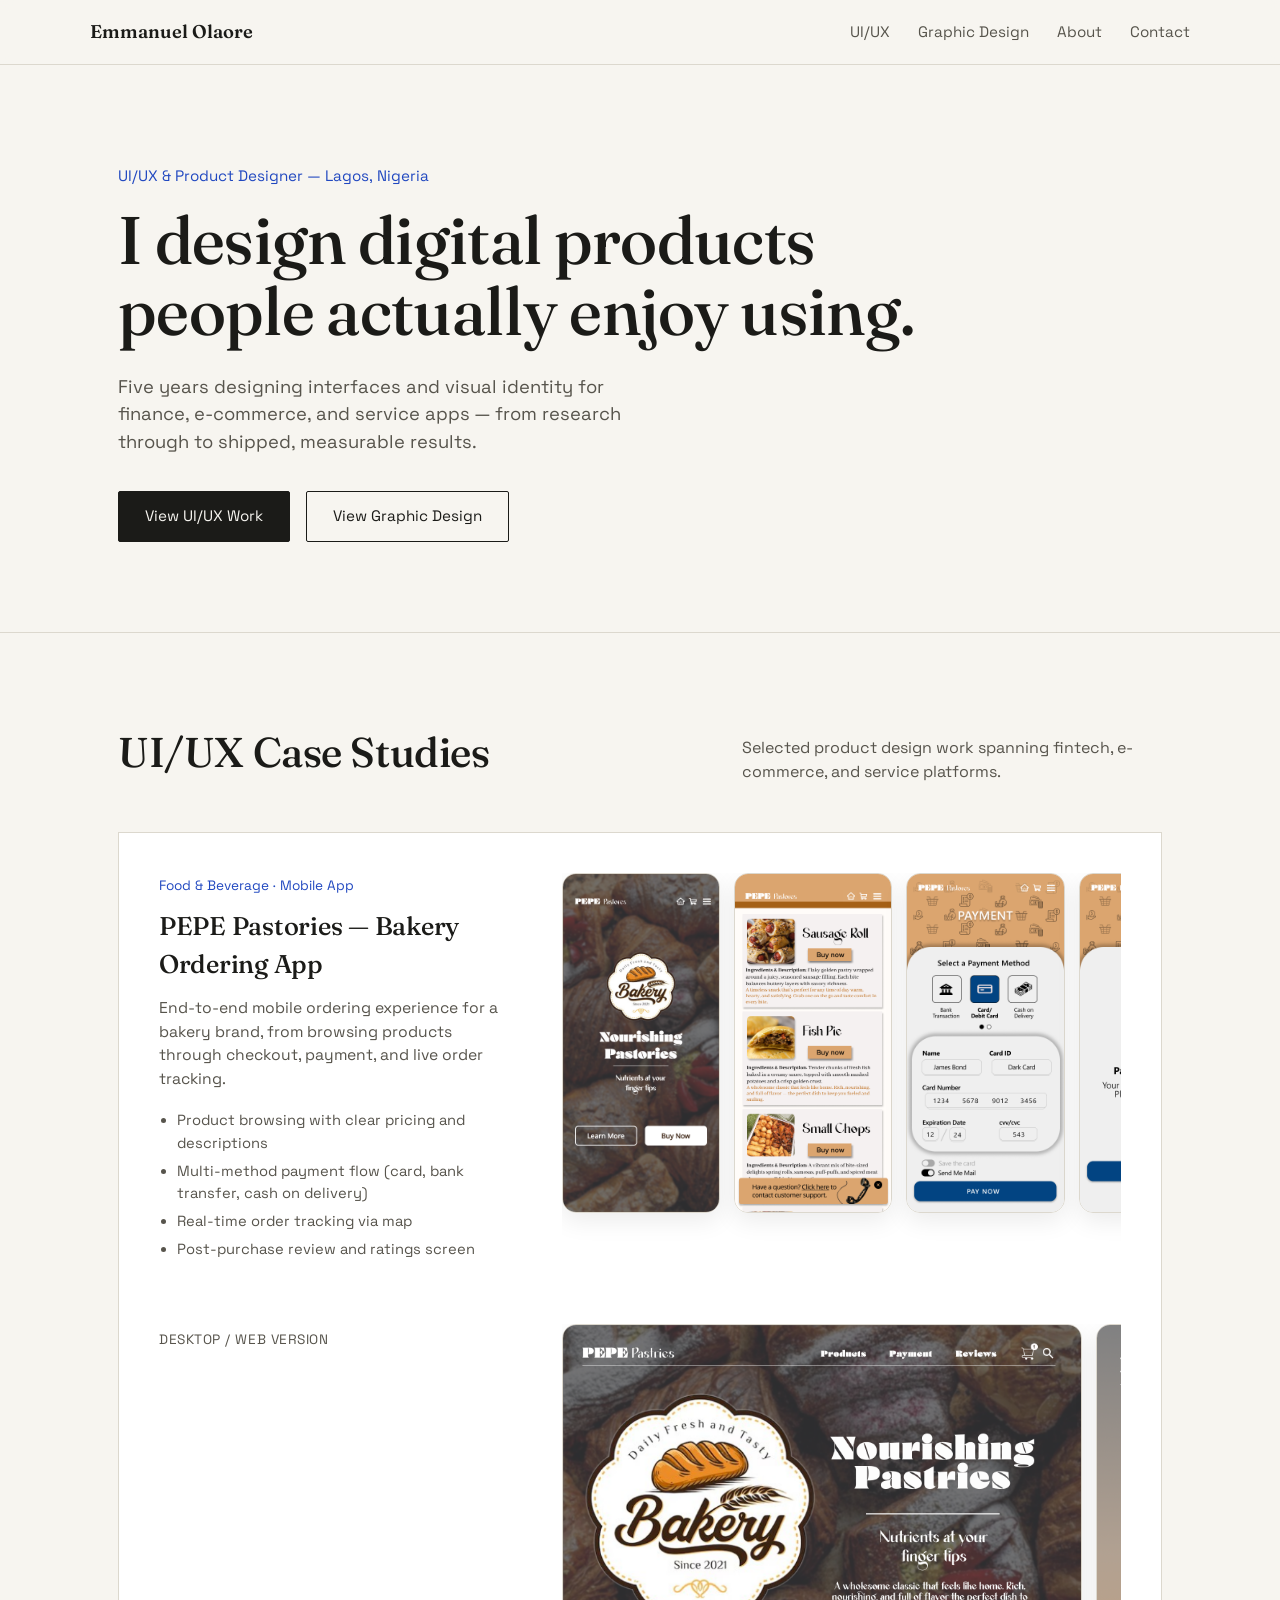
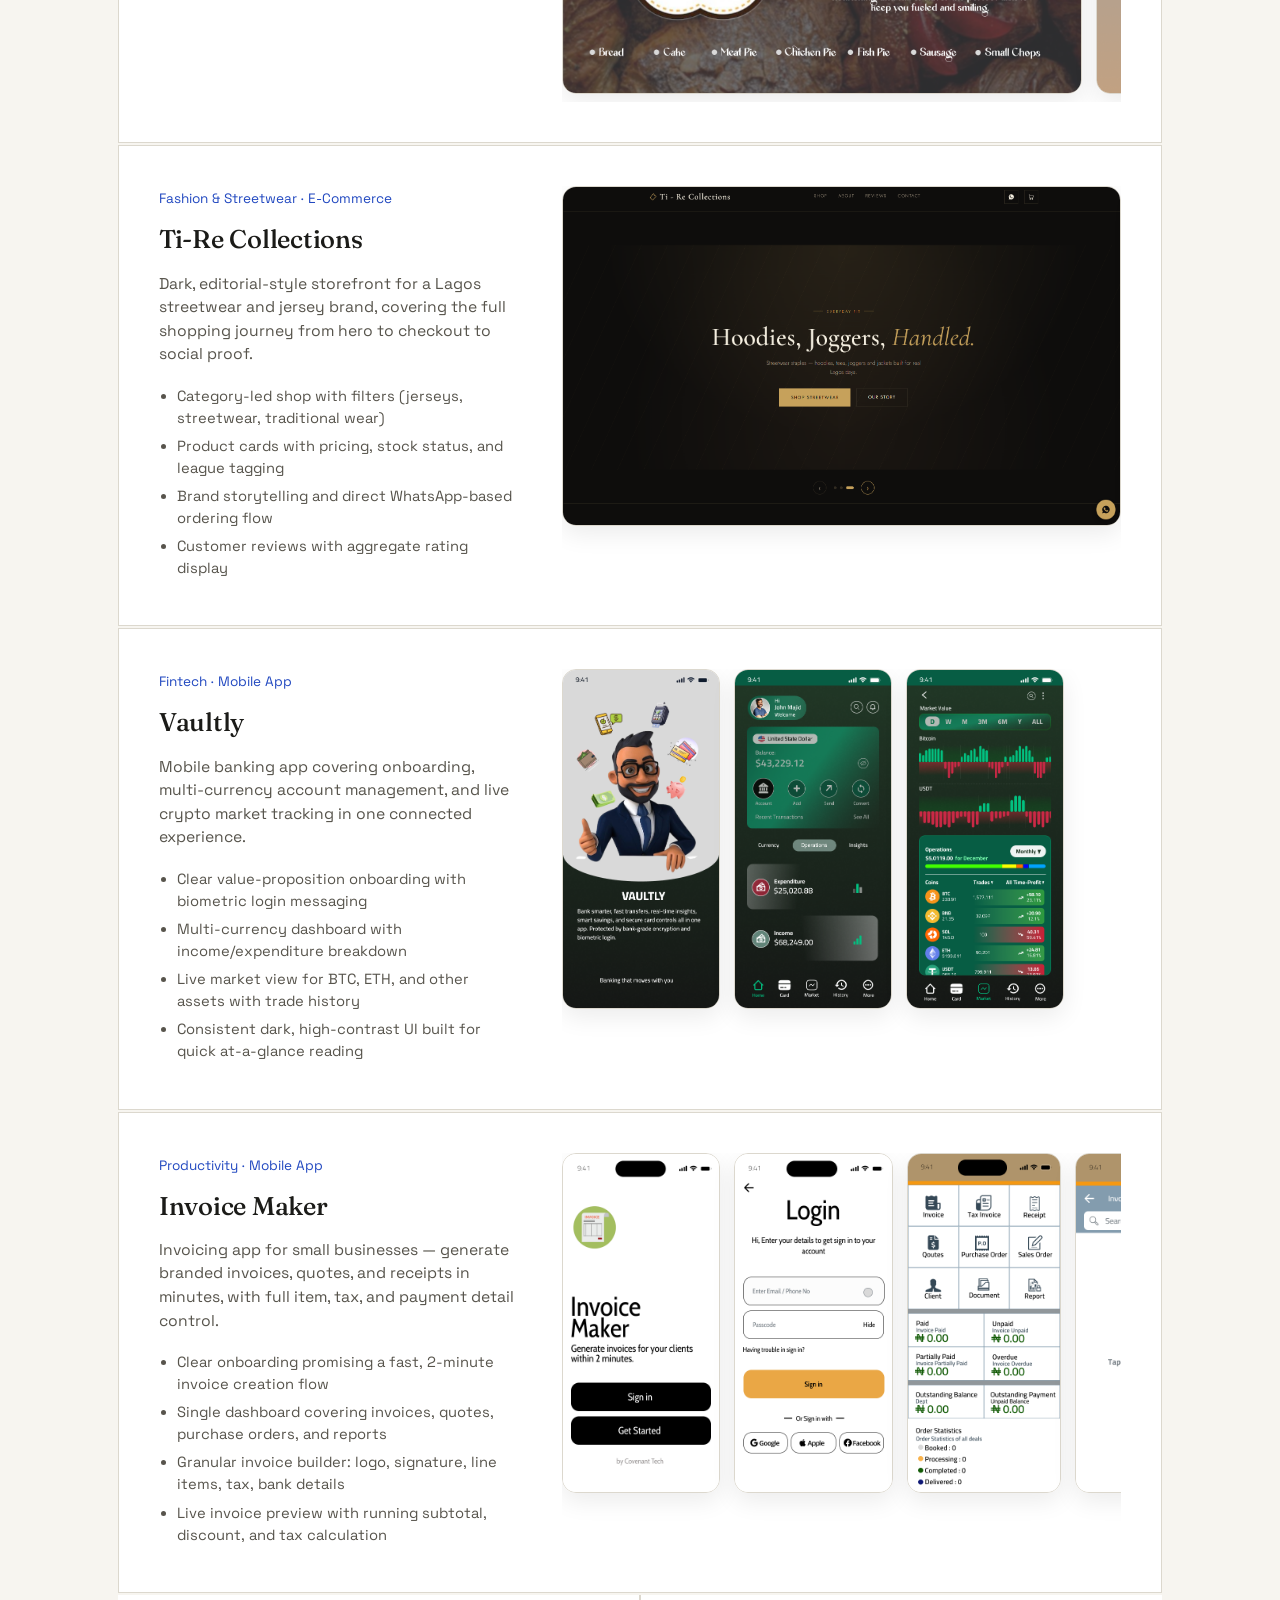
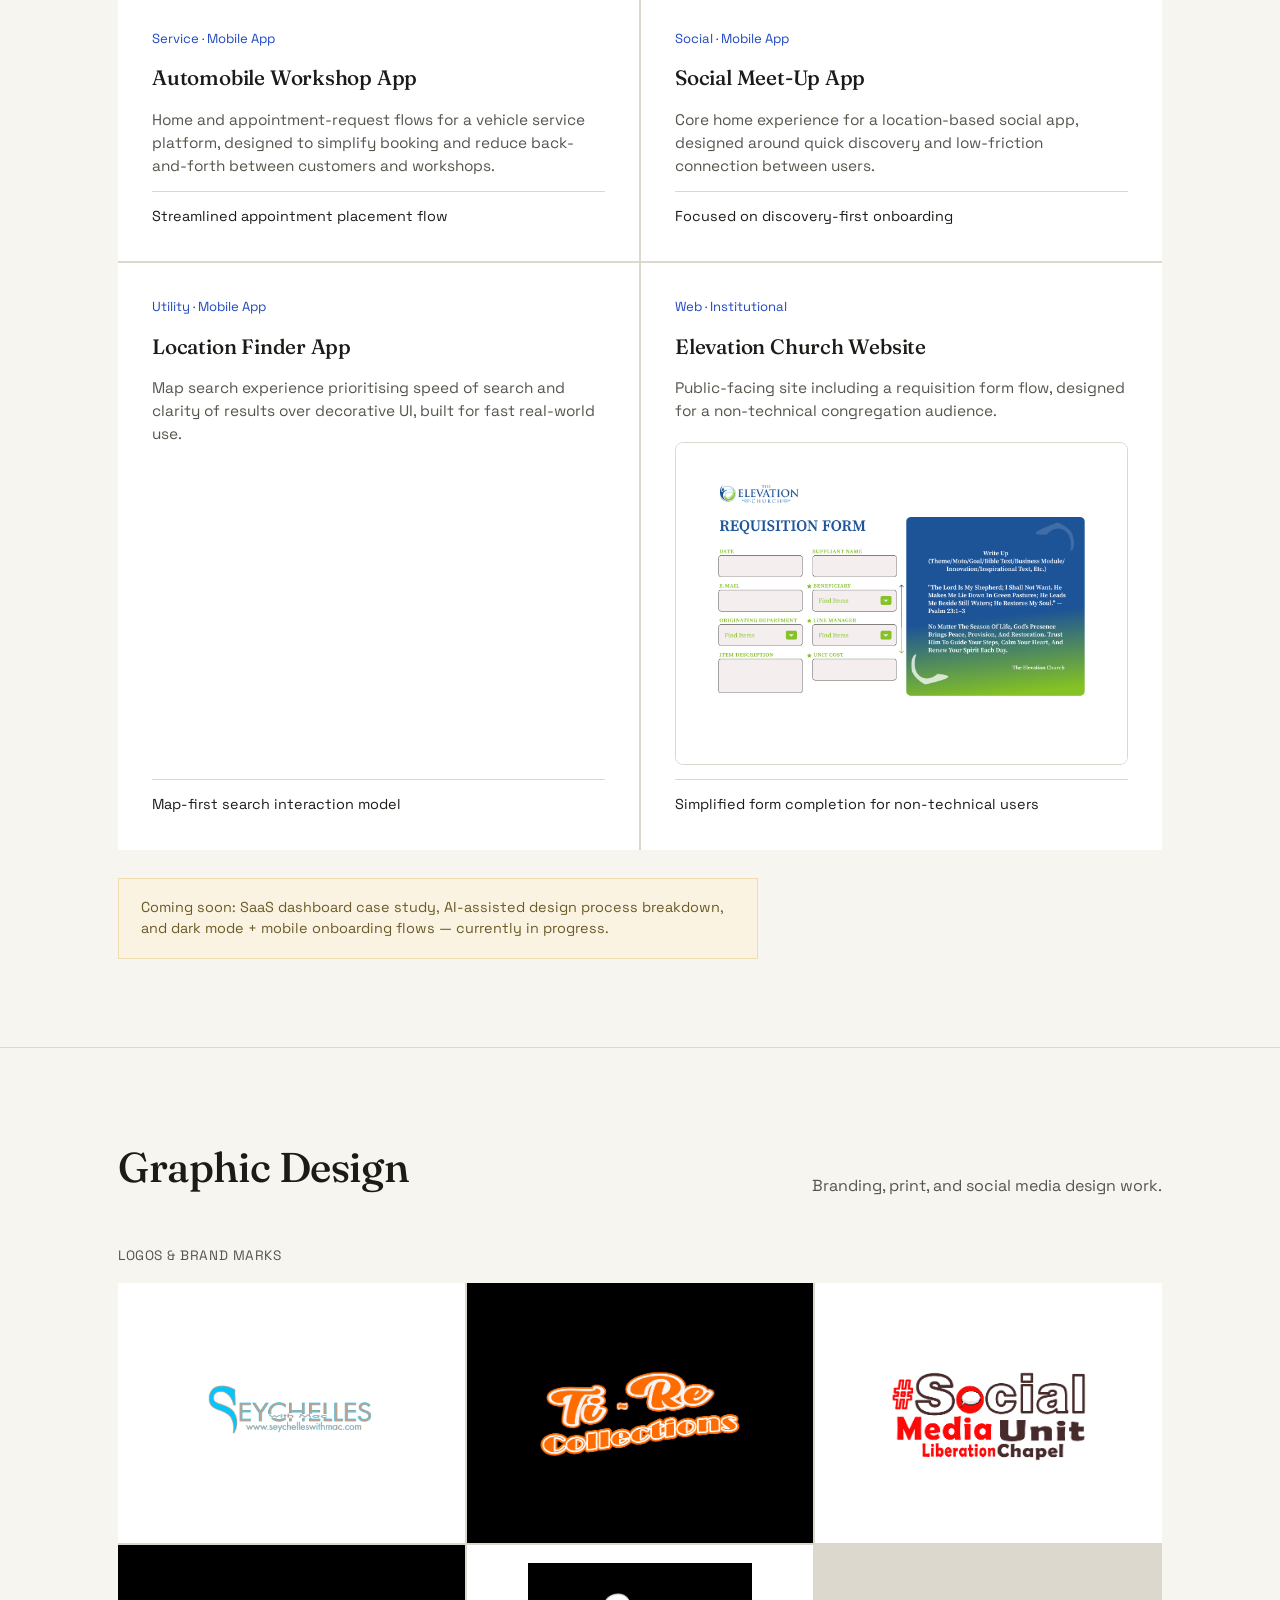
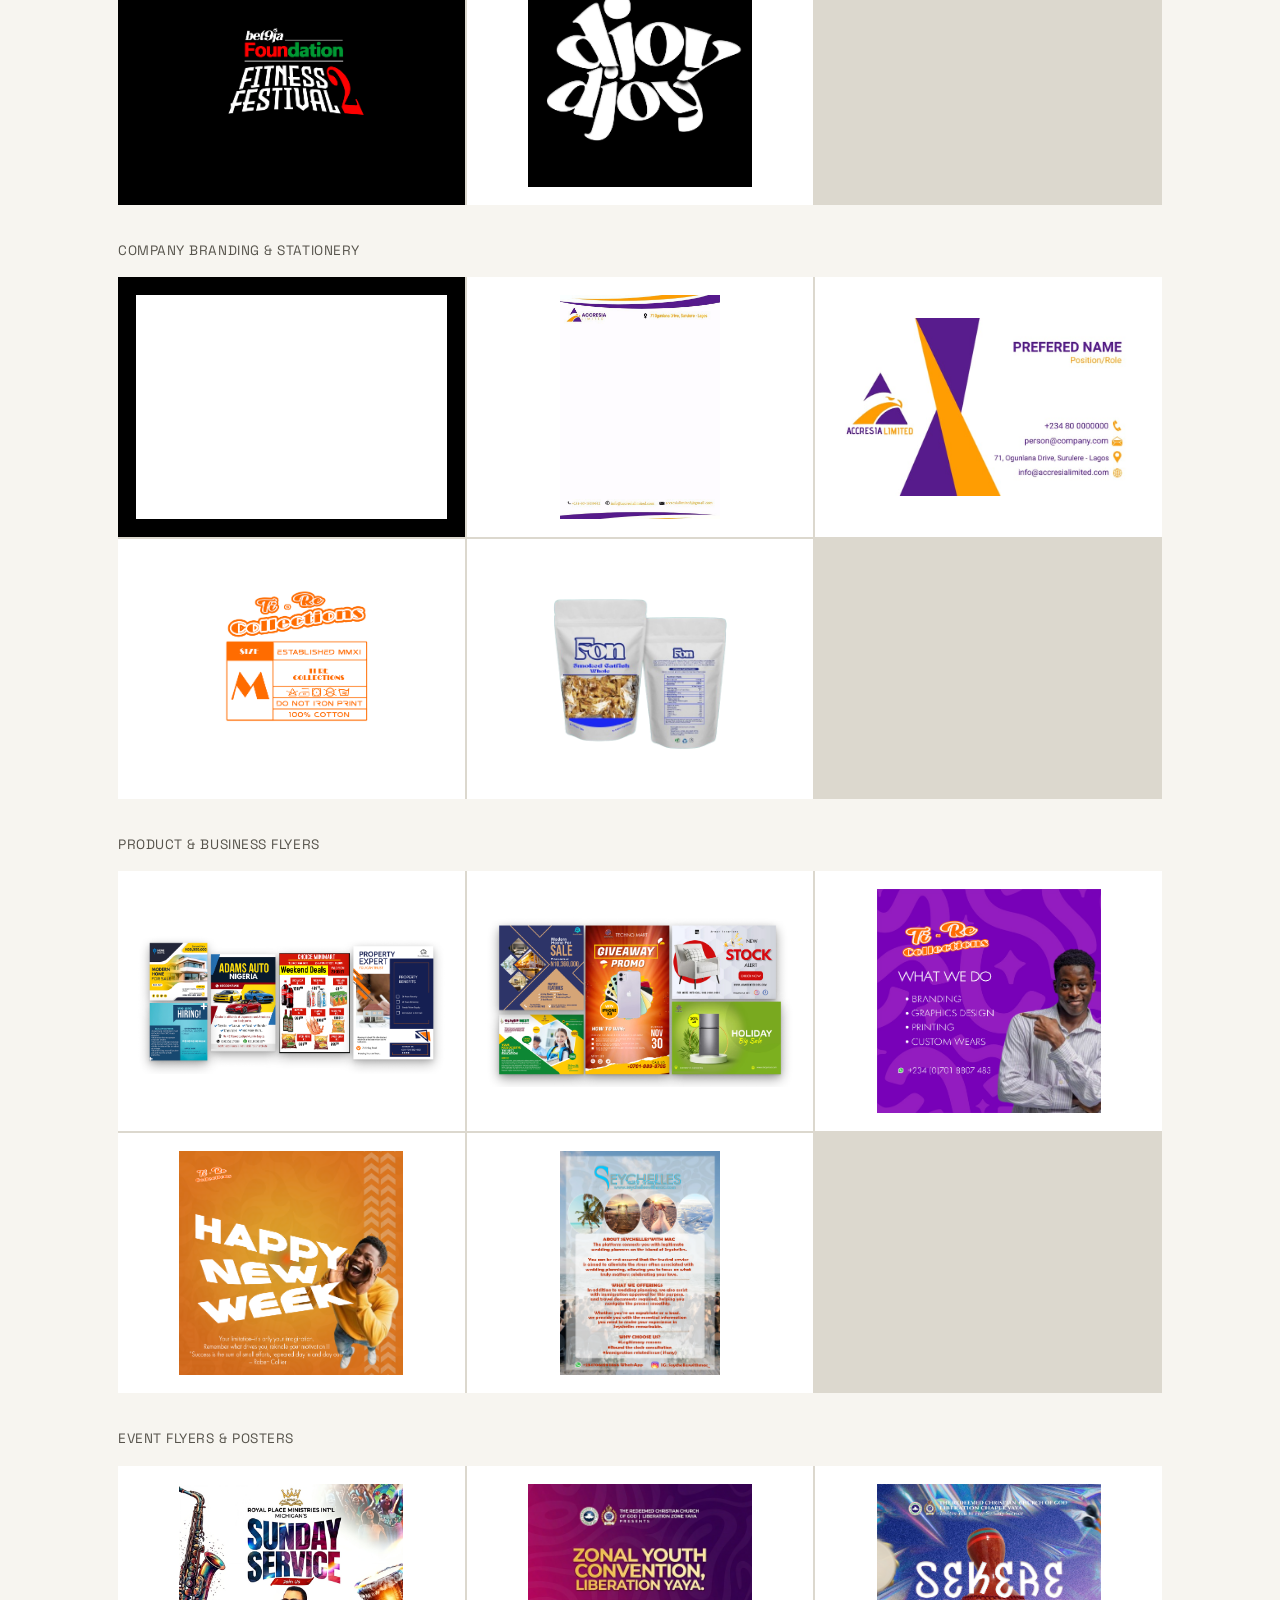
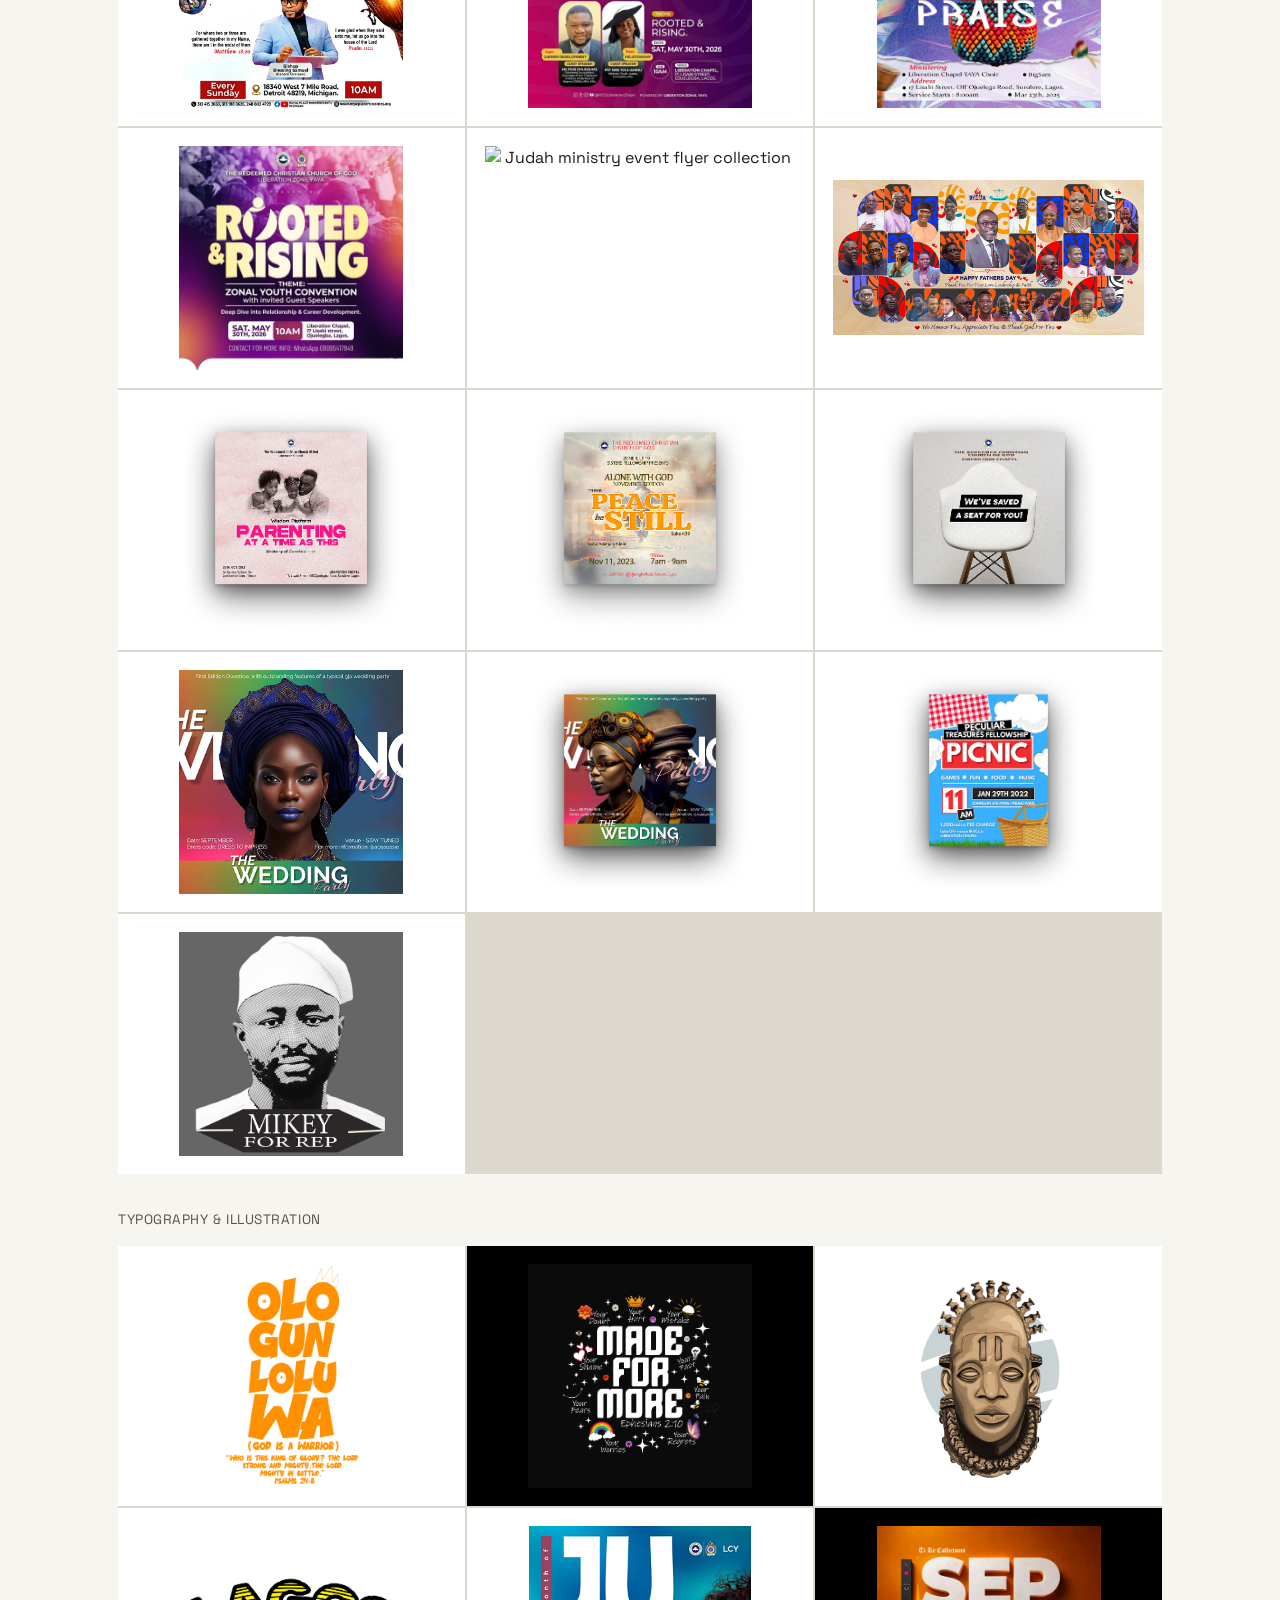
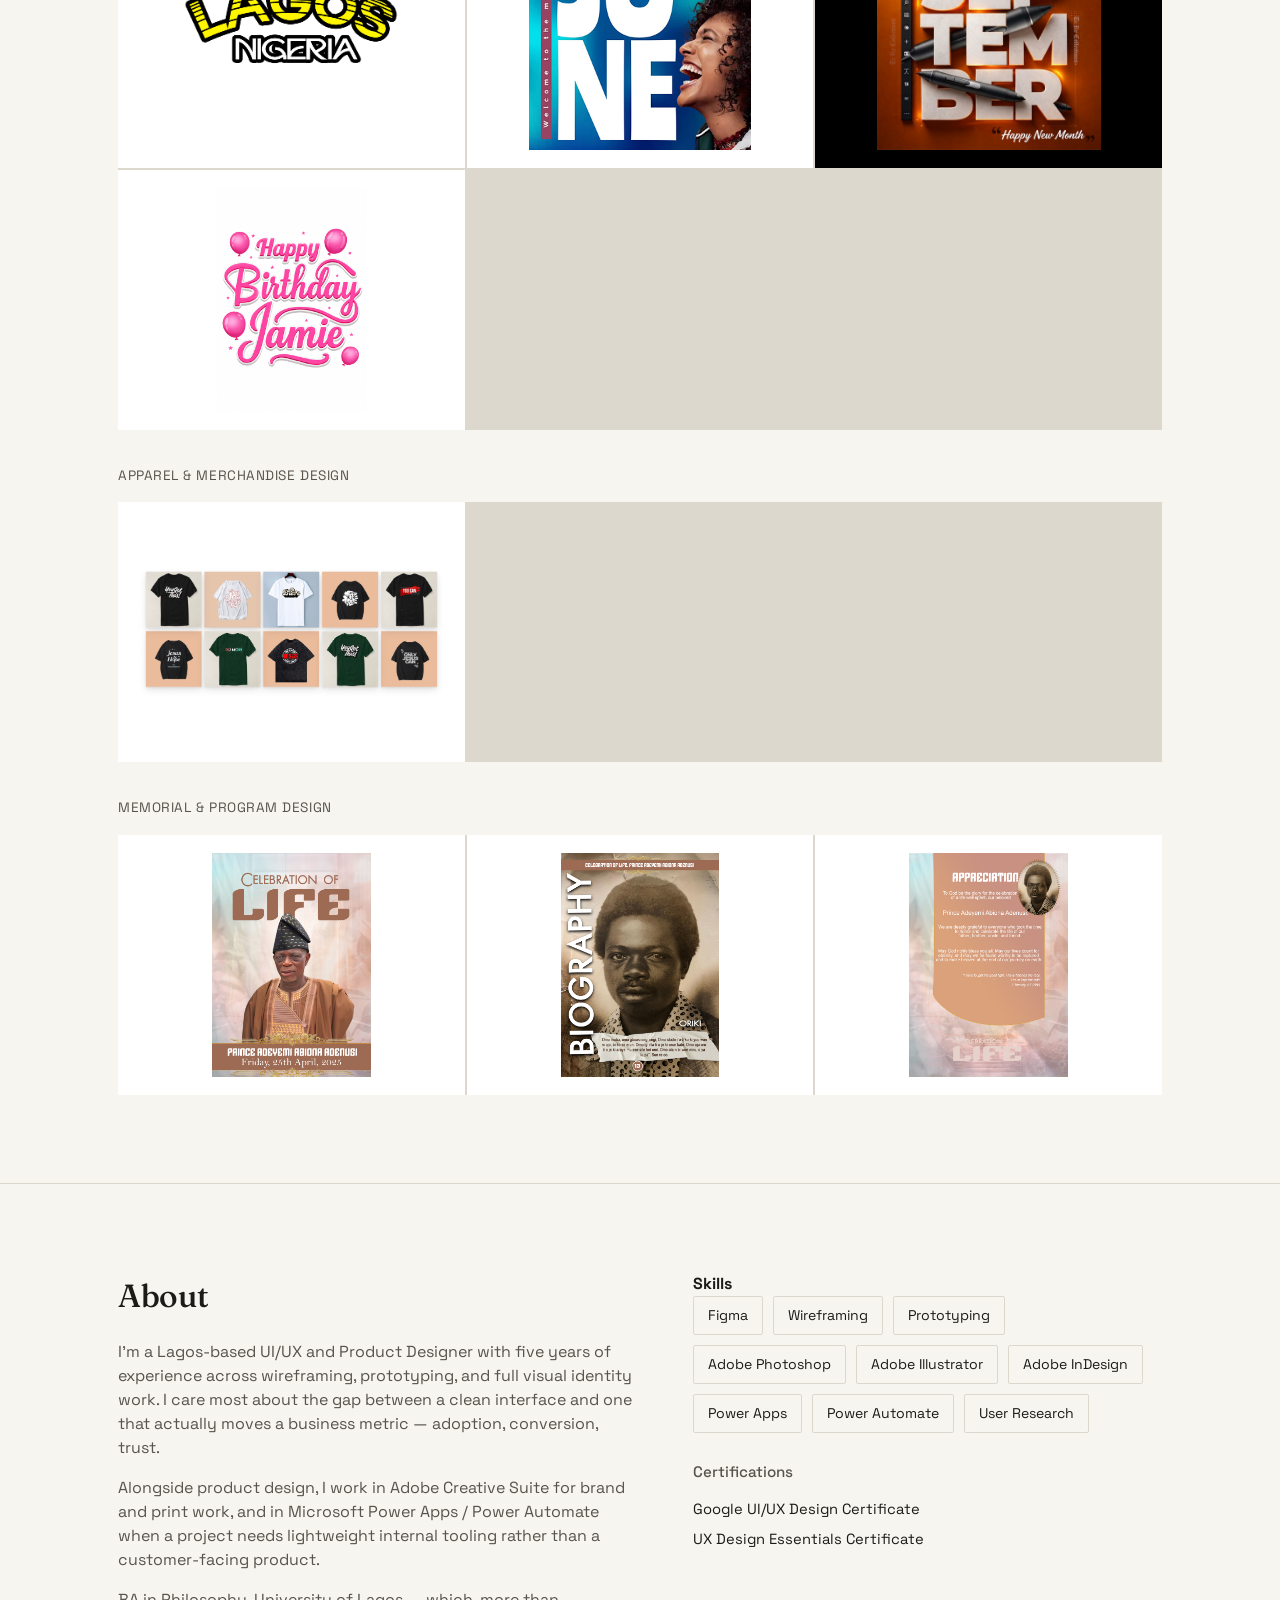
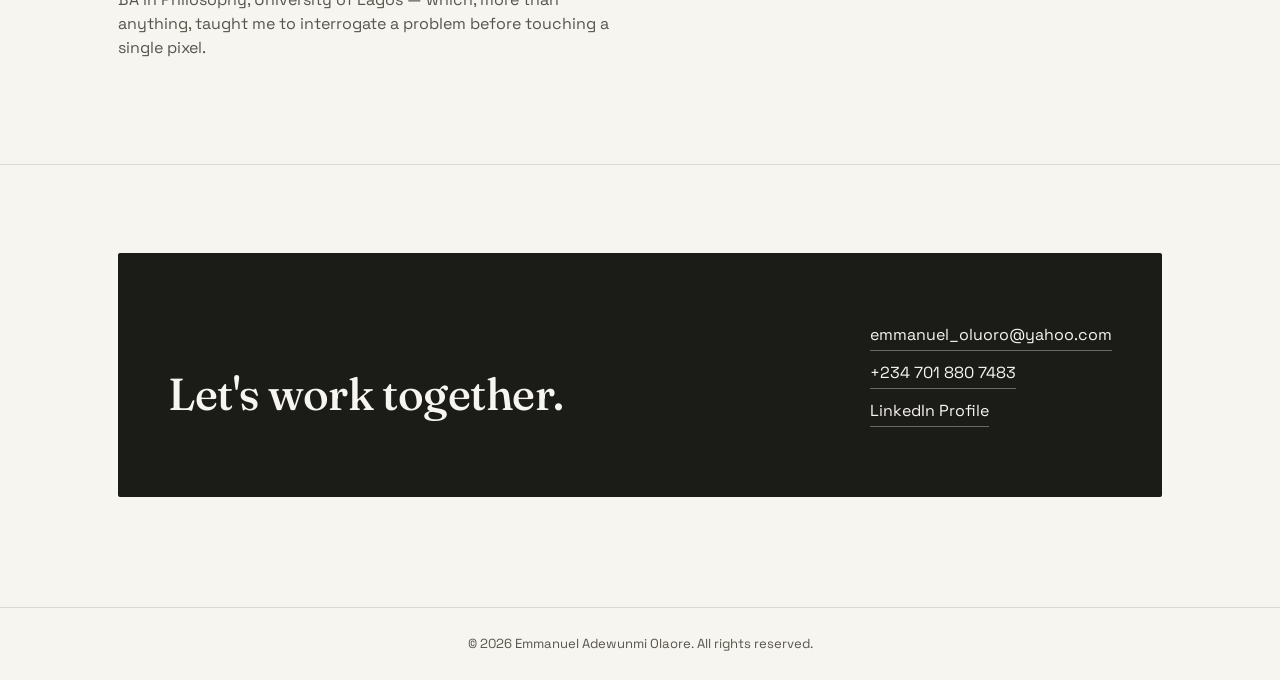
==== index.html @ 03fc4643 "Add files via upload" ====
<!DOCTYPE html>
<html lang="en">
<head>
<meta charset="UTF-8">
<meta name="viewport" content="width=device-width, initial-scale=1.0">
<title>Emmanuel Olaore — UI/UX &amp; Graphic Designer</title>
<meta name="description" content="Portfolio of Emmanuel Adewunmi Olaore (Immanuel Ade) — UI/UX and Graphic Designer based in Lagos, Nigeria.">
<link rel="preconnect" href="https://fonts.googleapis.com">
<link href="https://fonts.googleapis.com/css2?family=Fraunces:opsz,wght@9..144,300;9..144,500;9..144,600&family=Space+Grotesk:wght@400;500;700&display=swap" rel="stylesheet">
<style>
  :root{
    --paper:#F7F5F0;
    --ink:#1B1B18;
    --ink-soft:#57544C;
    --line:#DCD8CE;
    --cobalt:#2148C0;
    --amber:#E8A93B;
    --panel:#FFFFFF;
  }
  *{box-sizing:border-box; margin:0; padding:0;}
  html{scroll-behavior:smooth;}
  body{
    background:var(--paper);
    color:var(--ink);
    font-family:'Space Grotesk', sans-serif;
    line-height:1.5;
    -webkit-font-smoothing:antialiased;
  }
  h1,h2,h3,.display{
    font-family:'Fraunces', serif;
    font-weight:500;
    letter-spacing:-0.01em;
  }
  a{color:inherit; text-decoration:none;}
  img{max-width:100%; display:block;}
  .wrap{max-width:1100px; margin:0 auto; padding:0 28px;}

  /* Header */
  header{
    position:sticky; top:0; z-index:50;
    background:rgba(247,245,240,0.9);
    backdrop-filter:blur(6px);
    border-bottom:1px solid var(--line);
  }
  .nav{
    display:flex; align-items:center; justify-content:space-between;
    padding:18px 0;
  }
  .nav .brand{font-family:'Fraunces', serif; font-weight:600; font-size:1.15rem;}
  .nav ul{display:flex; gap:28px; list-style:none;}
  .nav ul a{font-size:0.95rem; color:var(--ink-soft); transition:color .2s;}
  .nav ul a:hover{color:var(--cobalt);}
  .nav-toggle{display:none; background:none; border:0; font-size:1.4rem; cursor:pointer;}

  /* Hero */
  .hero{padding:100px 0 90px; border-bottom:1px solid var(--line);}
  .hero .kicker{color:var(--cobalt); font-size:0.95rem; margin-bottom:18px;}
  .hero h1{font-size:clamp(2.4rem, 5.5vw, 4.2rem); line-height:1.05; max-width:820px;}
  .hero p.lede{
    margin-top:26px; max-width:560px; font-size:1.15rem; color:var(--ink-soft);
  }
  .hero .actions{margin-top:36px; display:flex; gap:16px; flex-wrap:wrap;}
  .btn{
    display:inline-block; padding:13px 26px; border-radius:2px;
    font-size:0.95rem; border:1px solid var(--ink);
  }
  .btn.primary{background:var(--ink); color:var(--paper);}
  .btn.primary:hover{background:var(--cobalt); border-color:var(--cobalt);}
  .btn.ghost:hover{border-color:var(--cobalt); color:var(--cobalt);}

  /* Section shell */
  section{padding:88px 0; border-bottom:1px solid var(--line);}
  .section-head{
    display:flex; justify-content:space-between; align-items:flex-end;
    gap:24px; margin-bottom:48px; flex-wrap:wrap;
  }
  .section-head h2{font-size:clamp(1.8rem, 3.5vw, 2.6rem);}
  .section-head p{color:var(--ink-soft); max-width:420px;}

  /* Case study cards */
  .grid{display:grid; grid-template-columns:repeat(2, 1fr); gap:2px; background:var(--line);}
  .case{
    background:var(--panel); padding:34px; display:flex; flex-direction:column; gap:14px;
    transition:background .25s;
  }
  .case:hover{background:#FBFAF7;}
  .case .tag{font-size:0.82rem; color:var(--cobalt);}
  .case h3{font-size:1.3rem; font-weight:500;}
  .case p{color:var(--ink-soft); font-size:0.96rem;}
  .case .stat{
    margin-top:auto; padding-top:14px; border-top:1px solid var(--line);
    font-size:0.9rem; color:var(--ink);
  }
  .case .stat b{color:var(--amber);}

  /* Graphic design gallery */
  .gallery{display:grid; grid-template-columns:repeat(3, 1fr); gap:2px; background:var(--line);}
  .tile{
    background:var(--panel); aspect-ratio:4/3; display:flex; align-items:center; justify-content:center;
    flex-direction:column; gap:8px; padding:20px; text-align:center;
  }
  .tile .glyph{
    width:44px; height:44px; border-radius:50%; border:1.5px solid var(--ink);
    display:flex; align-items:center; justify-content:center; font-family:'Fraunces', serif;
  }
  .tile span{font-size:0.9rem; color:var(--ink-soft);}
  .tile strong{font-size:1rem; font-weight:500;}
  .tile.img-tile{padding:0; position:relative; overflow:hidden;}
  .tile.img-tile img{
    width:100%; height:100%; object-fit:contain; background:#fff; padding:18px;
  }
  .tile.img-tile.dark img{background:#000;}
  .tile.img-tile .caption{
    position:absolute; bottom:0; left:0; right:0; padding:10px 14px;
    background:rgba(27,27,24,0.82); color:#F7F5F0; font-size:0.82rem;
    opacity:0; transition:opacity .2s;
  }
  .tile.img-tile:hover .caption{opacity:1;}
  .gallery-subhead{
    font-size:0.85rem; text-transform:uppercase; letter-spacing:0.04em;
    color:var(--ink-soft); margin:36px 0 16px;
  }
  .gallery-subhead:first-of-type{margin-top:0;}
  .note{
    margin-top:28px; padding:18px 22px; background:#FBF3E1; border:1px solid #EFDDAF;
    font-size:0.9rem; color:#6B5A28; max-width:640px;
  }

  /* Featured case study with screens */
  .featured{
    background:var(--panel); border:1px solid var(--line); margin-bottom:2px;
    padding:40px; display:grid; grid-template-columns:0.9fr 1.4fr; gap:44px;
  }
  .featured .info .tag{color:var(--cobalt); font-size:0.85rem;}
  .featured .info h3{font-size:1.6rem; margin-top:10px;}
  .featured .info p{color:var(--ink-soft); margin-top:14px; font-size:0.98rem;}
  .featured .info ul{margin-top:18px; padding-left:18px; color:var(--ink-soft); font-size:0.92rem;}
  .featured .info ul li{margin-bottom:6px;}
  .screens{
    display:flex; gap:14px; overflow-x:auto; padding-bottom:8px;
    scrollbar-width:thin;
  }
  .screens img{
    height:340px; width:auto; border-radius:14px; border:1px solid var(--line);
    flex:0 0 auto; box-shadow:0 8px 24px rgba(0,0,0,0.08);
  }
  @media (max-width:760px){
    .featured{grid-template-columns:1fr; padding:26px;}
    .screens img{height:260px;}
  }

  /* About */
  .about-grid{display:grid; grid-template-columns:1.1fr 1fr; gap:60px; align-items:start;}
  .about-grid p{color:var(--ink-soft); margin-bottom:16px; max-width:520px;}
  .skills{list-style:none; display:flex; flex-wrap:wrap; gap:10px;}
  .skills li{
    border:1px solid var(--line); padding:8px 14px; font-size:0.88rem; border-radius:2px;
  }
  .cert{margin-top:28px;}
  .cert h4{font-size:0.95rem; margin-bottom:10px; color:var(--ink-soft); font-weight:500; font-family:'Space Grotesk',sans-serif;}
  .cert ul{list-style:none; font-size:0.92rem;}
  .cert li{padding:4px 0;}

  /* Contact */
  .contact{padding-bottom:110px;}
  .contact-inner{
    background:var(--ink); color:var(--paper); padding:70px 50px; border-radius:2px;
    display:flex; justify-content:space-between; align-items:flex-end; flex-wrap:wrap; gap:30px;
  }
  .contact-inner h2{font-size:clamp(1.9rem,4vw,2.8rem); color:var(--paper); max-width:480px;}
  .contact-links{display:flex; flex-direction:column; gap:10px; font-size:1rem;}
  .contact-links a{border-bottom:1px solid rgba(247,245,240,0.35); padding-bottom:3px; width:fit-content;}
  .contact-links a:hover{border-color:var(--amber); color:var(--amber);}

  footer{padding:26px 0; text-align:center; font-size:0.82rem; color:var(--ink-soft);}

  @media (max-width:760px){
    .nav ul{
      position:fixed; top:64px; left:0; right:0; background:var(--paper);
      flex-direction:column; padding:20px 28px; border-bottom:1px solid var(--line);
      display:none;
    }
    .nav ul.open{display:flex;}
    .nav-toggle{display:block;}
    .grid, .gallery{grid-template-columns:1fr;}
    .about-grid{grid-template-columns:1fr;}
    .contact-inner{flex-direction:column; align-items:flex-start; padding:44px 26px;}
  }
</style>
</head>
<body>

<header>
  <div class="wrap nav">
    <a class="brand" href="#top">Emmanuel Olaore</a>
    <button class="nav-toggle" id="navToggle" aria-label="Toggle menu">☰</button>
    <ul id="navMenu">
      <li><a href="#work">UI/UX</a></li>
      <li><a href="#graphic">Graphic Design</a></li>
      <li><a href="#about">About</a></li>
      <li><a href="#contact">Contact</a></li>
    </ul>
  </div>
</header>

<section class="hero" id="top">
  <div class="wrap">
    <p class="kicker">UI/UX &amp; Product Designer — Lagos, Nigeria</p>
    <h1>I design digital products people actually enjoy using.</h1>
    <p class="lede">Five years designing interfaces and visual identity for finance, e-commerce, and service apps — from research through to shipped, measurable results.</p>
    <div class="actions">
      <a class="btn primary" href="#work">View UI/UX Work</a>
      <a class="btn ghost" href="#graphic">View Graphic Design</a>
    </div>
  </div>
</section>

<section id="work">
  <div class="wrap">
    <div class="section-head">
      <h2>UI/UX Case Studies</h2>
      <p>Selected product design work spanning fintech, e-commerce, and service platforms.</p>
    </div>
    <div class="featured">
      <div class="info">
        <span class="tag">Food &amp; Beverage · Mobile App</span>
        <h3>PEPE Pastories — Bakery Ordering App</h3>
        <p>End-to-end mobile ordering experience for a bakery brand, from browsing products through checkout, payment, and live order tracking.</p>
        <ul>
          <li>Product browsing with clear pricing and descriptions</li>
          <li>Multi-method payment flow (card, bank transfer, cash on delivery)</li>
          <li>Real-time order tracking via map</li>
          <li>Post-purchase review and ratings screen</li>
        </ul>
      </div>
      <div class="screens">
        <img src="images/pastries-01-home.png" alt="PEPE Pastories home screen">
        <img src="images/pastries-03-product.png" alt="Product details screen">
        <img src="images/pastries-04-payment-method.png" alt="Payment method selection screen">
        <img src="images/pastries-05-payment-success.png" alt="Payment success confirmation screen">
        <img src="images/pastries-06-order-tracking.png" alt="Live order tracking map screen">
        <img src="images/pastries-07-reviews.png" alt="Customer reviews screen">
      </div>
      <p style="margin-top:20px; font-size:0.85rem; color:var(--ink-soft); text-transform:uppercase; letter-spacing:0.04em;">Desktop / Web Version</p>
      <div class="screens" style="margin-top:14px;">
        <img src="images/pastries-web-01-home.png" alt="PEPE Pastries desktop home page" style="height:auto; width:520px;">
        <img src="images/pastries-web-02-product.png" alt="PEPE Pastries desktop product page" style="height:auto; width:520px;">
        <img src="images/pastries-web-03-payment.png" alt="PEPE Pastries desktop payment page" style="height:auto; width:340px;">
      </div>
    </div>

    <div class="featured">
      <div class="info">
        <span class="tag">Fashion &amp; Streetwear · E-Commerce</span>
        <h3>Ti-Re Collections</h3>
        <p>Dark, editorial-style storefront for a Lagos streetwear and jersey brand, covering the full shopping journey from hero to checkout to social proof.</p>
        <ul>
          <li>Category-led shop with filters (jerseys, streetwear, traditional wear)</li>
          <li>Product cards with pricing, stock status, and league tagging</li>
          <li>Brand storytelling and direct WhatsApp-based ordering flow</li>
          <li>Customer reviews with aggregate rating display</li>
        </ul>
      </div>
      <div class="screens">
        <img src="images/tire-01-hero.png" alt="Ti-Re Collections hero section">
        <img src="images/tire-02-featured-jerseys.png" alt="Ti-Re Collections featured jerseys section">
        <img src="images/tire-03-shop-collection.png" alt="Ti-Re Collections shop the collection grid">
        <img src="images/tire-04-about-contact.png" alt="Ti-Re Collections about and contact section">
        <img src="images/tire-05-reviews.png" alt="Ti-Re Collections customer reviews section">
      </div>
    </div>

    <div class="featured">
      <div class="info">
        <span class="tag">Fintech · Mobile App</span>
        <h3>Vaultly</h3>
        <p>Mobile banking app covering onboarding, multi-currency account management, and live crypto market tracking in one connected experience.</p>
        <ul>
          <li>Clear value-proposition onboarding with biometric login messaging</li>
          <li>Multi-currency dashboard with income/expenditure breakdown</li>
          <li>Live market view for BTC, ETH, and other assets with trade history</li>
          <li>Consistent dark, high-contrast UI built for quick at-a-glance reading</li>
        </ul>
      </div>
      <div class="screens">
        <img src="images/vaultly-01-onboarding.png" alt="Vaultly onboarding screen">
        <img src="images/vaultly-02-dashboard.png" alt="Vaultly account dashboard screen">
        <img src="images/vaultly-03-market.png" alt="Vaultly crypto market tracking screen">
      </div>
    </div>

    <div class="featured">
      <div class="info">
        <span class="tag">Productivity · Mobile App</span>
        <h3>Invoice Maker</h3>
        <p>Invoicing app for small businesses — generate branded invoices, quotes, and receipts in minutes, with full item, tax, and payment detail control.</p>
        <ul>
          <li>Clear onboarding promising a fast, 2-minute invoice creation flow</li>
          <li>Single dashboard covering invoices, quotes, purchase orders, and reports</li>
          <li>Granular invoice builder: logo, signature, line items, tax, bank details</li>
          <li>Live invoice preview with running subtotal, discount, and tax calculation</li>
        </ul>
      </div>
      <div class="screens">
        <img src="images/invoicemaker-01-landing.png" alt="Invoice Maker landing screen">
        <img src="images/invoicemaker-02-login.png" alt="Invoice Maker login screen">
        <img src="images/invoicemaker-03-dashboard.png" alt="Invoice Maker dashboard screen">
        <img src="images/invoicemaker-06-invoice-empty.png" alt="Invoice Maker empty invoice list screen">
        <img src="images/invoicemaker-05-add-item.png" alt="Invoice Maker add and edit item screen">
        <img src="images/invoicemaker-04-invoice-detail.png" alt="Invoice Maker completed invoice detail screen">
      </div>
    </div>
    <div class="grid">
      <div class="case">
        <span class="tag">Service · Mobile App</span>
        <h3>Automobile Workshop App</h3>
        <p>Home and appointment-request flows for a vehicle service platform, designed to simplify booking and reduce back-and-forth between customers and workshops.</p>
        <div class="stat">Streamlined appointment placement flow</div>
      </div>
      <div class="case">
        <span class="tag">Social · Mobile App</span>
        <h3>Social Meet-Up App</h3>
        <p>Core home experience for a location-based social app, designed around quick discovery and low-friction connection between users.</p>
        <div class="stat">Focused on discovery-first onboarding</div>
      </div>
      <div class="case">
        <span class="tag">Utility · Mobile App</span>
        <h3>Location Finder App</h3>
        <p>Map search experience prioritising speed of search and clarity of results over decorative UI, built for fast real-world use.</p>
        <div class="stat">Map-first search interaction model</div>
      </div>
      <div class="case">
        <span class="tag">Web · Institutional</span>
        <h3>Elevation Church Website</h3>
        <p>Public-facing site including a requisition form flow, designed for a non-technical congregation audience.</p>
        <img src="images/elevation-church-requisition-form.png" alt="Elevation Church requisition form screen" style="border-radius:8px; border:1px solid var(--line); margin-top:6px;">
        <div class="stat">Simplified form completion for non-technical users</div>
      </div>
    </div>
    <div class="note">Coming soon: SaaS dashboard case study, AI-assisted design process breakdown, and dark mode + mobile onboarding flows — currently in progress.</div>
  </div>
</section>

<section id="graphic">
  <div class="wrap">
    <div class="section-head">
      <h2>Graphic Design</h2>
      <p>Branding, print, and social media design work.</p>
    </div>

    <p class="gallery-subhead">Logos &amp; Brand Marks</p>
    <div class="gallery">
      <div class="tile img-tile">
        <img src="images/gd-01-seychelles-logo.png" alt="Seychelles with Mac logo design">
        <div class="caption">Seychelles with Mac — Logo</div>
      </div>
      <div class="tile img-tile dark">
        <img src="images/gd-03-tire-logo.png" alt="Ti-Re Collections logo design">
        <div class="caption">Ti-Re Collections — Logo</div>
      </div>
      <div class="tile img-tile">
        <img src="images/gd-05-social-media-unit-logo.png" alt="Social Media Unit Liberation Chapel logo design">
        <div class="caption">Liberation Chapel — Social Media Unit Logo</div>
      </div>
      <div class="tile img-tile dark">
        <img src="images/gd-06-djoy-logo.png" alt="Djoy brand logo design">
        <div class="caption">Djoy — Brand Logo</div>
      </div>
      <div class="tile img-tile">
        <img src="images/gd-07-foundation-fitness-logo.png" alt="Foundation Fitness Festival event logo design">
        <div class="caption">Foundation Fitness Festival — Event Logo</div>
      </div>
    </div>

    <p class="gallery-subhead">Company Branding &amp; Stationery</p>
    <div class="gallery">
      <div class="tile img-tile dark">
        <img src="images/gd-02-seychelles-letterhead.png" alt="Seychelles with Mac letterhead design" style="object-fit:cover;">
        <div class="caption">Seychelles with Mac — Letterhead</div>
      </div>
      <div class="tile img-tile">
        <img src="images/gd-09-accresia-letterhead.jpg" alt="Accresia Limited letterhead design">
        <div class="caption">Accresia Limited — Letterhead</div>
      </div>
      <div class="tile img-tile">
        <img src="images/gd-10-accresia-business-card.jpg" alt="Accresia Limited business card design">
        <div class="caption">Accresia Limited — Business Card</div>
      </div>
      <div class="tile img-tile">
        <img src="images/gd-04-tire-clothing-tag.png" alt="Ti-Re Collections clothing tag design">
        <div class="caption">Ti-Re Collections — Clothing Tag</div>
      </div>
      <div class="tile img-tile">
        <img src="images/gd-08-fon-packaging.png" alt="Fon smoked catfish packaging design">
        <div class="caption">Fon — Smoked Catfish Packaging</div>
      </div>
    </div>

    <p class="gallery-subhead">Product &amp; Business Flyers</p>
    <div class="gallery">
      <div class="tile img-tile">
        <img src="images/gd-38-ad-collage-realestate-auto.png" alt="Real estate, auto dealer, minimart and property ad designs" style="object-fit:contain;">
        <div class="caption">Print Ad Collection — Real Estate, Auto &amp; Retail</div>
      </div>
      <div class="tile img-tile">
        <img src="images/gd-39-ad-collage-retail-promo.png" alt="Retail promo, giveaway, furniture and appliance ad designs" style="object-fit:contain;">
        <div class="caption">Print Ad Collection — Promo, School &amp; Retail</div>
      </div>
      <div class="tile img-tile" style="background:#3d0f5c;">
        <img src="images/gd-27-tire-what-we-do-ad.png" alt="Ti-Re Collections what we do service ad">
        <div class="caption">Ti-Re Collections — Services Ad</div>
      </div>
      <div class="tile img-tile" style="background:#c9720f;">
        <img src="images/gd-28-tire-new-week-ad.png" alt="Ti-Re Collections motivational new week social post">
        <div class="caption">Ti-Re Collections — Motivational Post</div>
      </div>
      <div class="tile img-tile">
        <img src="images/gd-25-seychelles-wedding-flyer.png" alt="Seychelles with Mac wedding planning service flyer">
        <div class="caption">Seychelles with Mac — Service Flyer</div>
      </div>
    </div>

    <p class="gallery-subhead">Event Flyers &amp; Posters</p>
    <div class="gallery">
      <div class="tile img-tile">
        <img src="images/gd-11-royal-place-flyer.png" alt="Royal Place Ministries Sunday Service flyer design">
        <div class="caption">Royal Place Ministries — Sunday Service Flyer</div>
      </div>
      <div class="tile img-tile">
        <img src="images/gd-12-rccg-convention-flyer.png" alt="RCCG Zonal Youth Convention flyer design">
        <div class="caption">RCCG Liberation Yaya — Convention Flyer</div>
      </div>
      <div class="tile img-tile">
        <img src="images/gd-13-sekere-praise-flyer.png" alt="Sekere Praise church service flyer design">
        <div class="caption">Liberation Chapel — Sekere Praise Flyer</div>
      </div>
      <div class="tile img-tile">
        <img src="images/gd-26-rccg-rooted-rising-flyer.png" alt="RCCG Rooted and Rising convention flyer design">
        <div class="caption">RCCG Liberation Zone Yaya — Convention Flyer</div>
      </div>
      <div class="tile img-tile">
        <img src="images/gd-32-judah-flyer-collection.png" alt="Judah ministry event flyer collection" style="object-fit:contain;">
        <div class="caption">Judah Ministry — Event Flyer Collection</div>
      </div>
      <div class="tile img-tile">
        <img src="images/gd-16-fathers-day-banner.png" alt="Rhema Chapel Father's Day appreciation banner design">
        <div class="caption">Rhema Chapel — Father's Day Banner</div>
      </div>
      <div class="tile img-tile">
        <img src="images/gd-33-parenting-flyer.png" alt="Parenting At A Time As This church flyer design">
        <div class="caption">Wisdom Platform — Parenting Flyer</div>
      </div>
      <div class="tile img-tile">
        <img src="images/gd-34-peace-be-still-flyer.png" alt="Peace Be Still church service flyer design">
        <div class="caption">Alone With God — Peace Be Still Flyer</div>
      </div>
      <div class="tile img-tile">
        <img src="images/gd-35-saved-a-seat-flyer.png" alt="We've saved a seat for you church flyer design">
        <div class="caption">Liberation Chapel — Saved a Seat Flyer</div>
      </div>
      <div class="tile img-tile">
        <img src="images/gd-36-picnic-flyer.png" alt="Peculiar Treasures Fellowship picnic flyer design">
        <div class="caption">Peculiar Treasures Fellowship — Picnic Flyer</div>
      </div>
      <div class="tile img-tile">
        <img src="images/gd-30-wedding-magazine-cover-1.png" alt="The Wedding Party magazine style cover design version one">
        <div class="caption">The Wedding Party — Magazine Cover</div>
      </div>
      <div class="tile img-tile">
        <img src="images/gd-31-wedding-magazine-cover-2.png" alt="The Wedding Party magazine style cover design version two">
        <div class="caption">The Wedding Party — Magazine Cover (Alt)</div>
      </div>
      <div class="tile img-tile" style="background:#6b6b6b;">
        <img src="images/gd-20-campaign-poster.png" alt="Mikey for Rep campaign poster design">
        <div class="caption">Mikey for Rep — Campaign Poster</div>
      </div>
    </div>

    <p class="gallery-subhead">Typography &amp; Illustration</p>
    <div class="gallery">
      <div class="tile img-tile">
        <img src="images/gd-17-ologun-loluwa-typography.png" alt="Ologun Loluwa faith-based typography design">
        <div class="caption">Ologun Loluwa — Typography Design</div>
      </div>
      <div class="tile img-tile dark">
        <img src="images/gd-18-made-for-more-typography.png" alt="Made For More faith-based typography design">
        <div class="caption">Made For More — Typography Design</div>
      </div>
      <div class="tile img-tile">
        <img src="images/gd-19-benin-mask-illustration.png" alt="Benin bronze mask vector illustration">
        <div class="caption">Benin Mask — Vector Illustration</div>
      </div>
      <div class="tile img-tile">
        <img src="images/gd-24-lagos-nigeria-typography.png" alt="Lagos Nigeria bold typography badge design">
        <div class="caption">Lagos Nigeria — Typography Badge</div>
      </div>
      <div class="tile img-tile" style="background:#0a1a2e;">
        <img src="images/gd-37-june-typography.png" alt="June welcome typography design">
        <div class="caption">Welcome to June — Typography Design</div>
      </div>
      <div class="tile img-tile dark">
        <img src="images/gd-15-new-month-social-post.png" alt="Ti-Re Collections new month social media post design">
        <div class="caption">Ti-Re Collections — New Month Social Post</div>
      </div>
      <div class="tile img-tile">
        <img src="images/gd-14-birthday-typography.png" alt="Happy Birthday personalized typography design">
        <div class="caption">Happy Birthday — Custom Typography</div>
      </div>
    </div>

    <p class="gallery-subhead">Apparel &amp; Merchandise Design</p>
    <div class="gallery">
      <div class="tile img-tile">
        <img src="images/gd-29-tshirt-typography-grid.png" alt="Faith-based streetwear t-shirt typography design collection" style="object-fit:contain;">
        <div class="caption">Faith-Based Streetwear — T-Shirt Collection</div>
      </div>
    </div>

    <p class="gallery-subhead">Memorial &amp; Program Design</p>
    <div class="gallery">
      <div class="tile img-tile">
        <img src="images/gd-21-memorial-cover.png" alt="Celebration of Life memorial program cover design">
        <div class="caption">Celebration of Life — Program Cover</div>
      </div>
      <div class="tile img-tile">
        <img src="images/gd-22-memorial-biography.png" alt="Memorial program biography page design">
        <div class="caption">Celebration of Life — Biography Page</div>
      </div>
      <div class="tile img-tile">
        <img src="images/gd-23-memorial-appreciation.png" alt="Memorial program appreciation page design">
        <div class="caption">Celebration of Life — Appreciation Page</div>
      </div>
    </div>
  </div>
</section>

<section id="about">
  <div class="wrap about-grid">
    <div>
      <h2 style="font-size:2rem; margin-bottom:20px;">About</h2>
      <p>I'm a Lagos-based UI/UX and Product Designer with five years of experience across wireframing, prototyping, and full visual identity work. I care most about the gap between a clean interface and one that actually moves a business metric — adoption, conversion, trust.</p>
      <p>Alongside product design, I work in Adobe Creative Suite for brand and print work, and in Microsoft Power Apps / Power Automate when a project needs lightweight internal tooling rather than a customer-facing product.</p>
      <p>BA in Philosophy, University of Lagos — which, more than anything, taught me to interrogate a problem before touching a single pixel.</p>
    </div>
    <div>
      <h4 class="cert" style="margin-top:0;">Skills</h4>
      <ul class="skills">
        <li>Figma</li><li>Wireframing</li><li>Prototyping</li>
        <li>Adobe Photoshop</li><li>Adobe Illustrator</li><li>Adobe InDesign</li>
        <li>Power Apps</li><li>Power Automate</li><li>User Research</li>
      </ul>
      <div class="cert">
        <h4>Certifications</h4>
        <ul>
          <li>Google UI/UX Design Certificate</li>
          <li>UX Design Essentials Certificate</li>
        </ul>
      </div>
    </div>
  </div>
</section>

<section class="contact" id="contact">
  <div class="wrap">
    <div class="contact-inner">
      <h2>Let's work together.</h2>
      <div class="contact-links">
        <a href="mailto:emmanuel_oluoro@yahoo.com">emmanuel_oluoro@yahoo.com</a>
        <a href="tel:+2347018807483">+234 701 880 7483</a>
        <a href="https://www.linkedin.com/in/emmanuel-olaore-249b87151" target="_blank" rel="noopener">LinkedIn Profile</a>
      </div>
    </div>
  </div>
</section>

<footer>© <span id="year"></span> Emmanuel Adewunmi Olaore. All rights reserved.</footer>

<script>
  document.getElementById('year').textContent = new Date().getFullYear();
  const toggle = document.getElementById('navToggle');
  const menu = document.getElementById('navMenu');
  toggle.addEventListener('click', () => menu.classList.toggle('open'));
  menu.querySelectorAll('a').forEach(a => a.addEventListener('click', () => menu.classList.remove('open')));
</script>

</body>
</html>
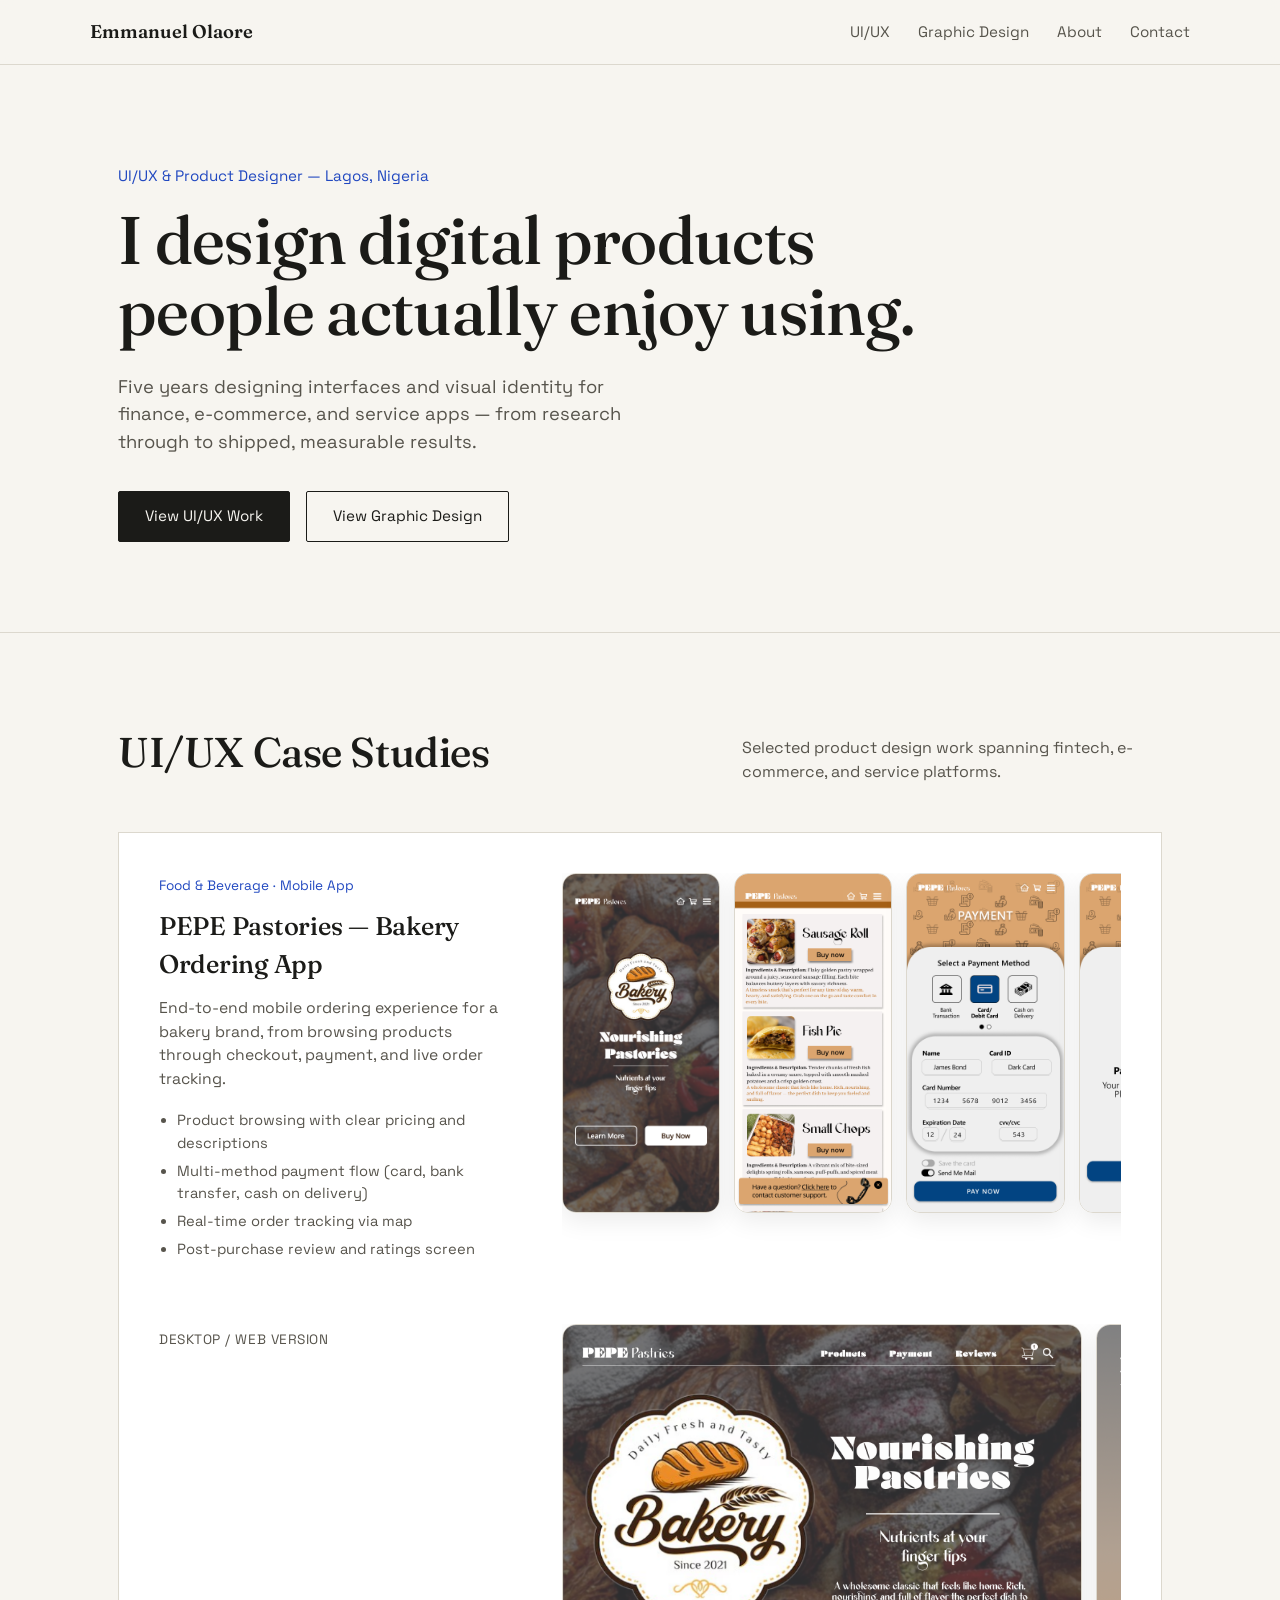
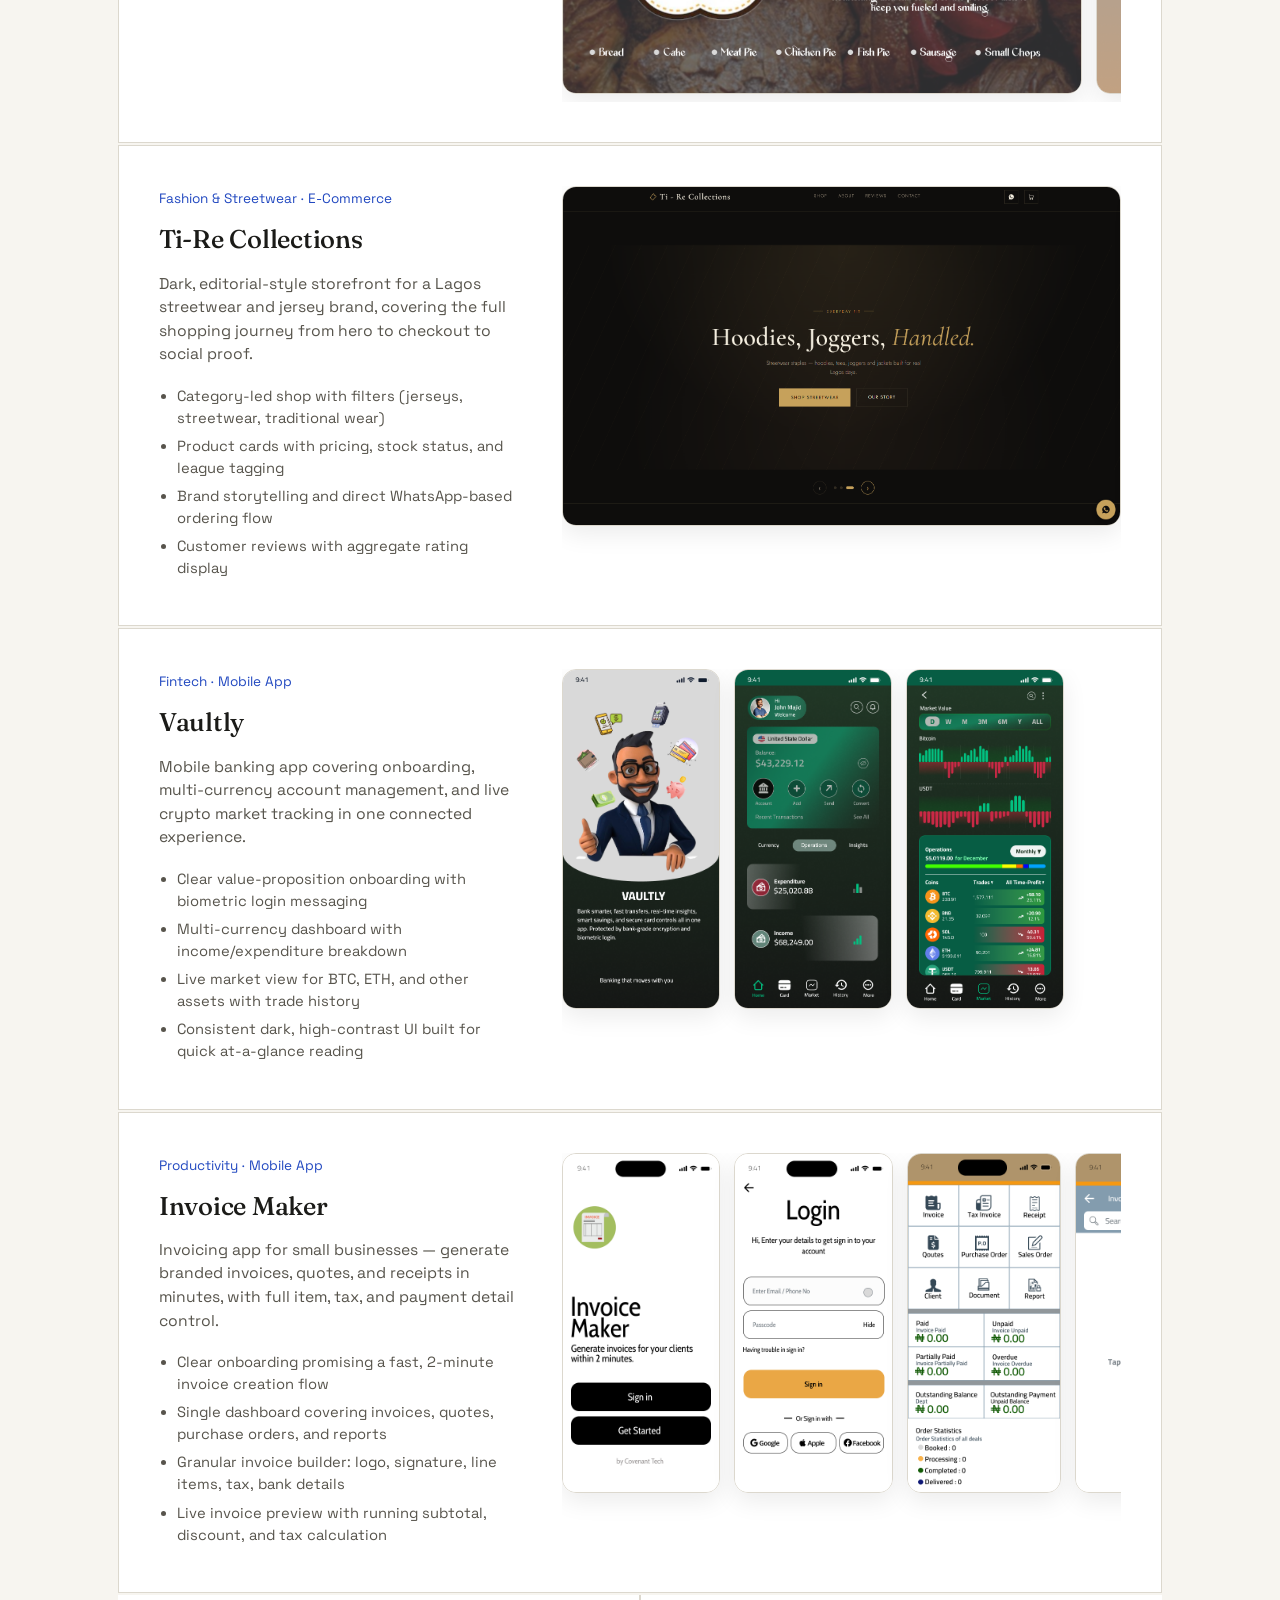
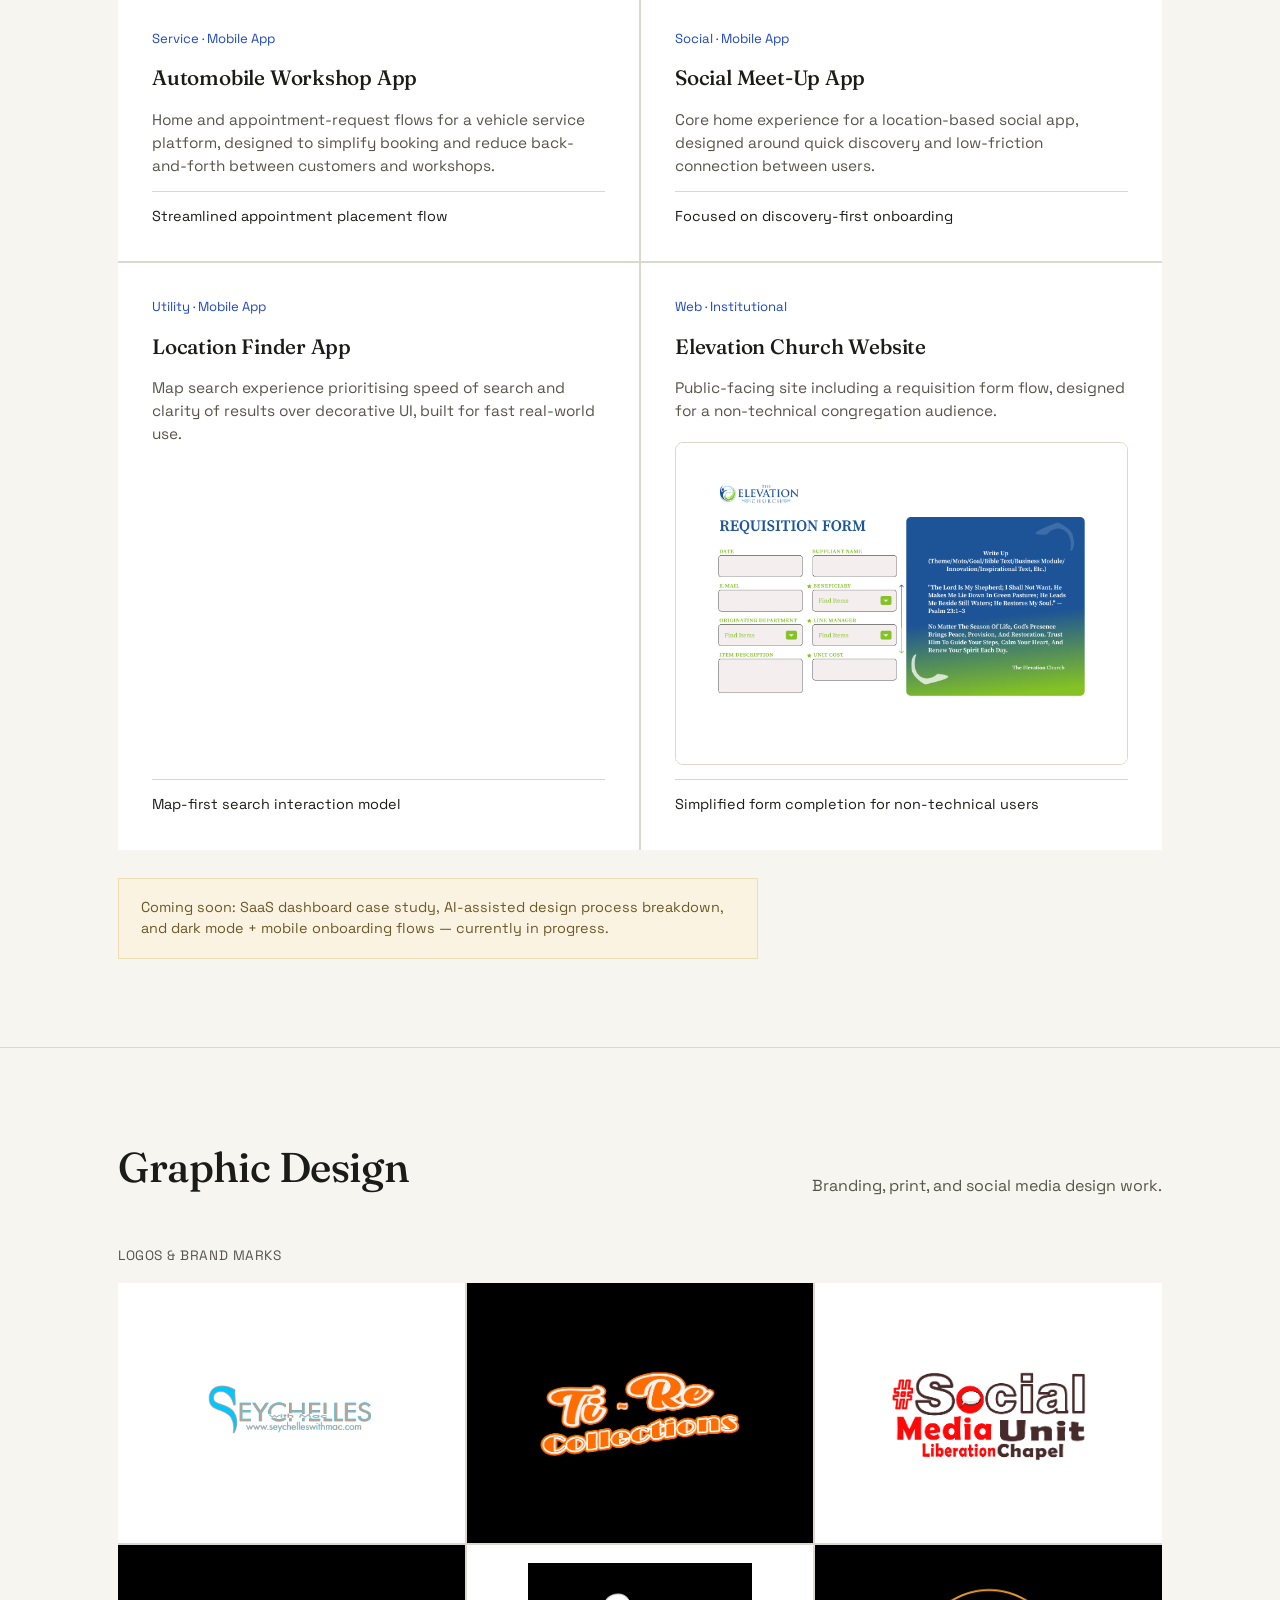
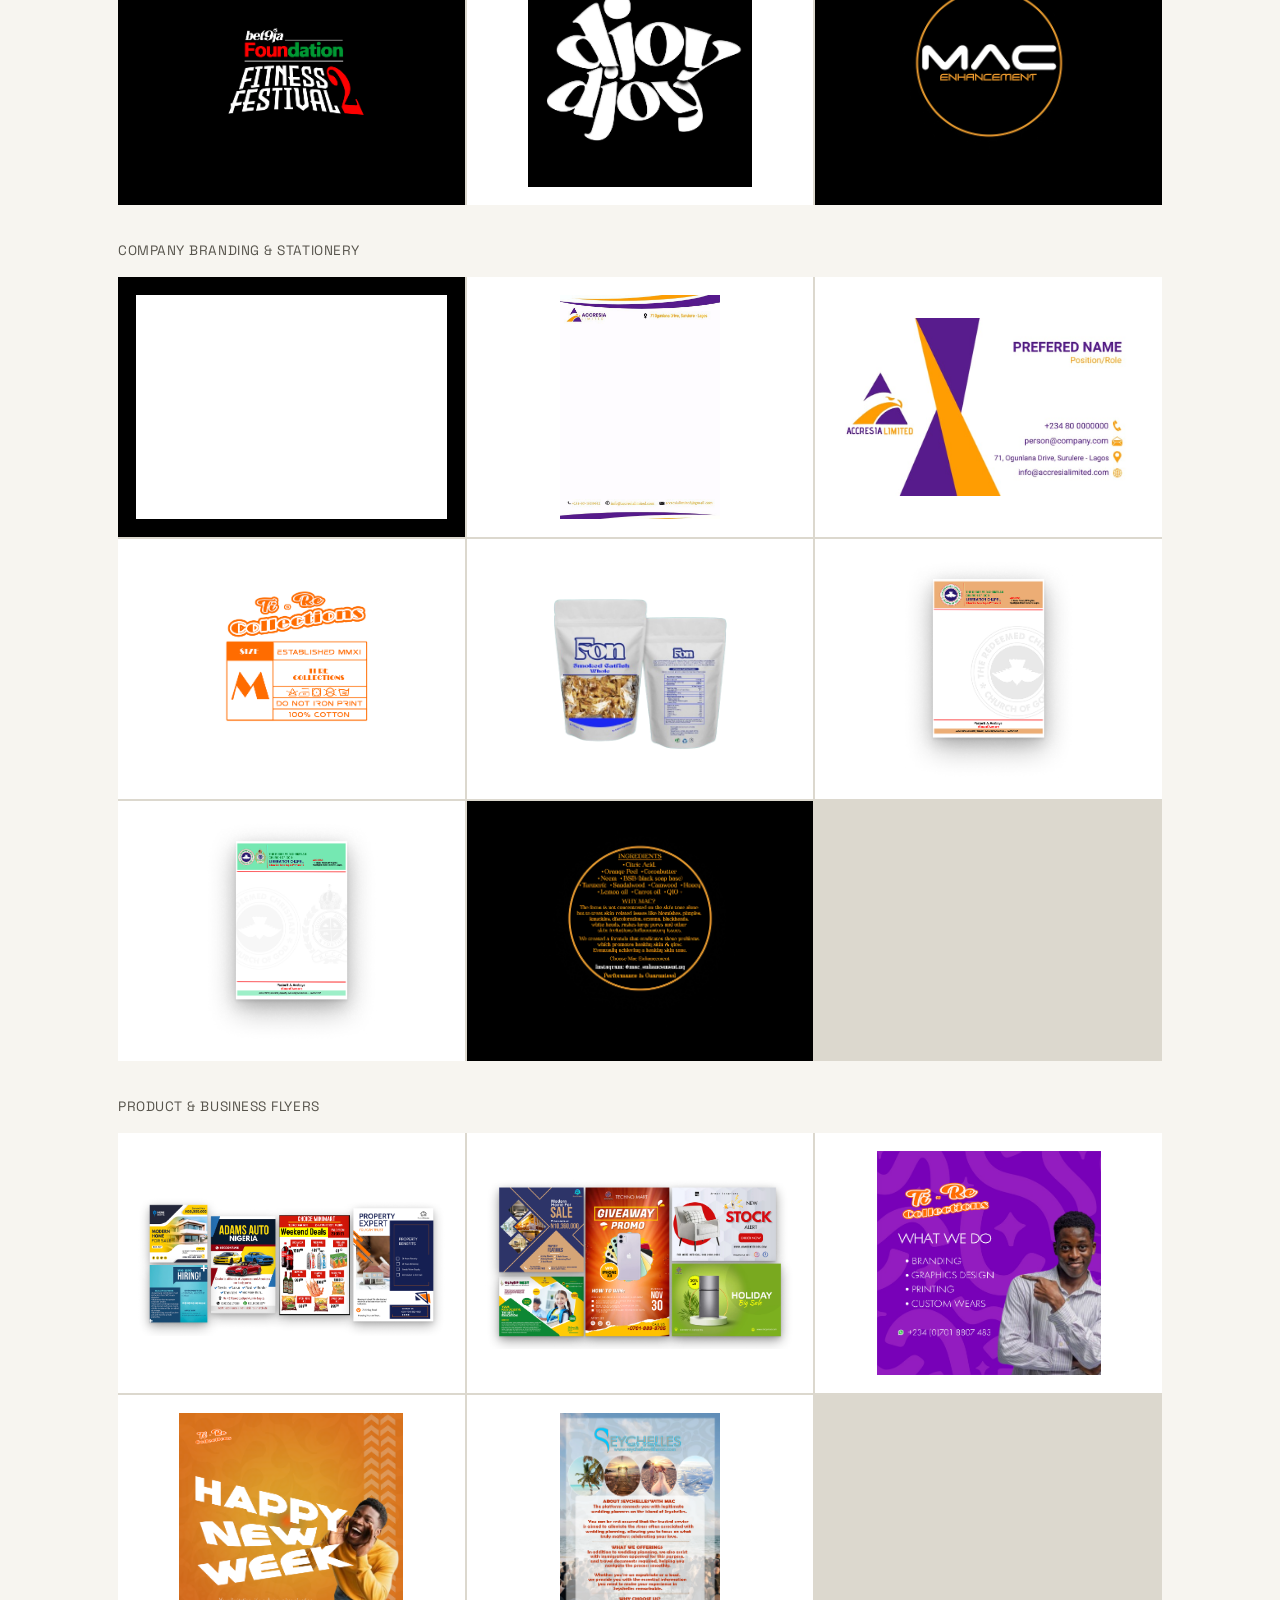
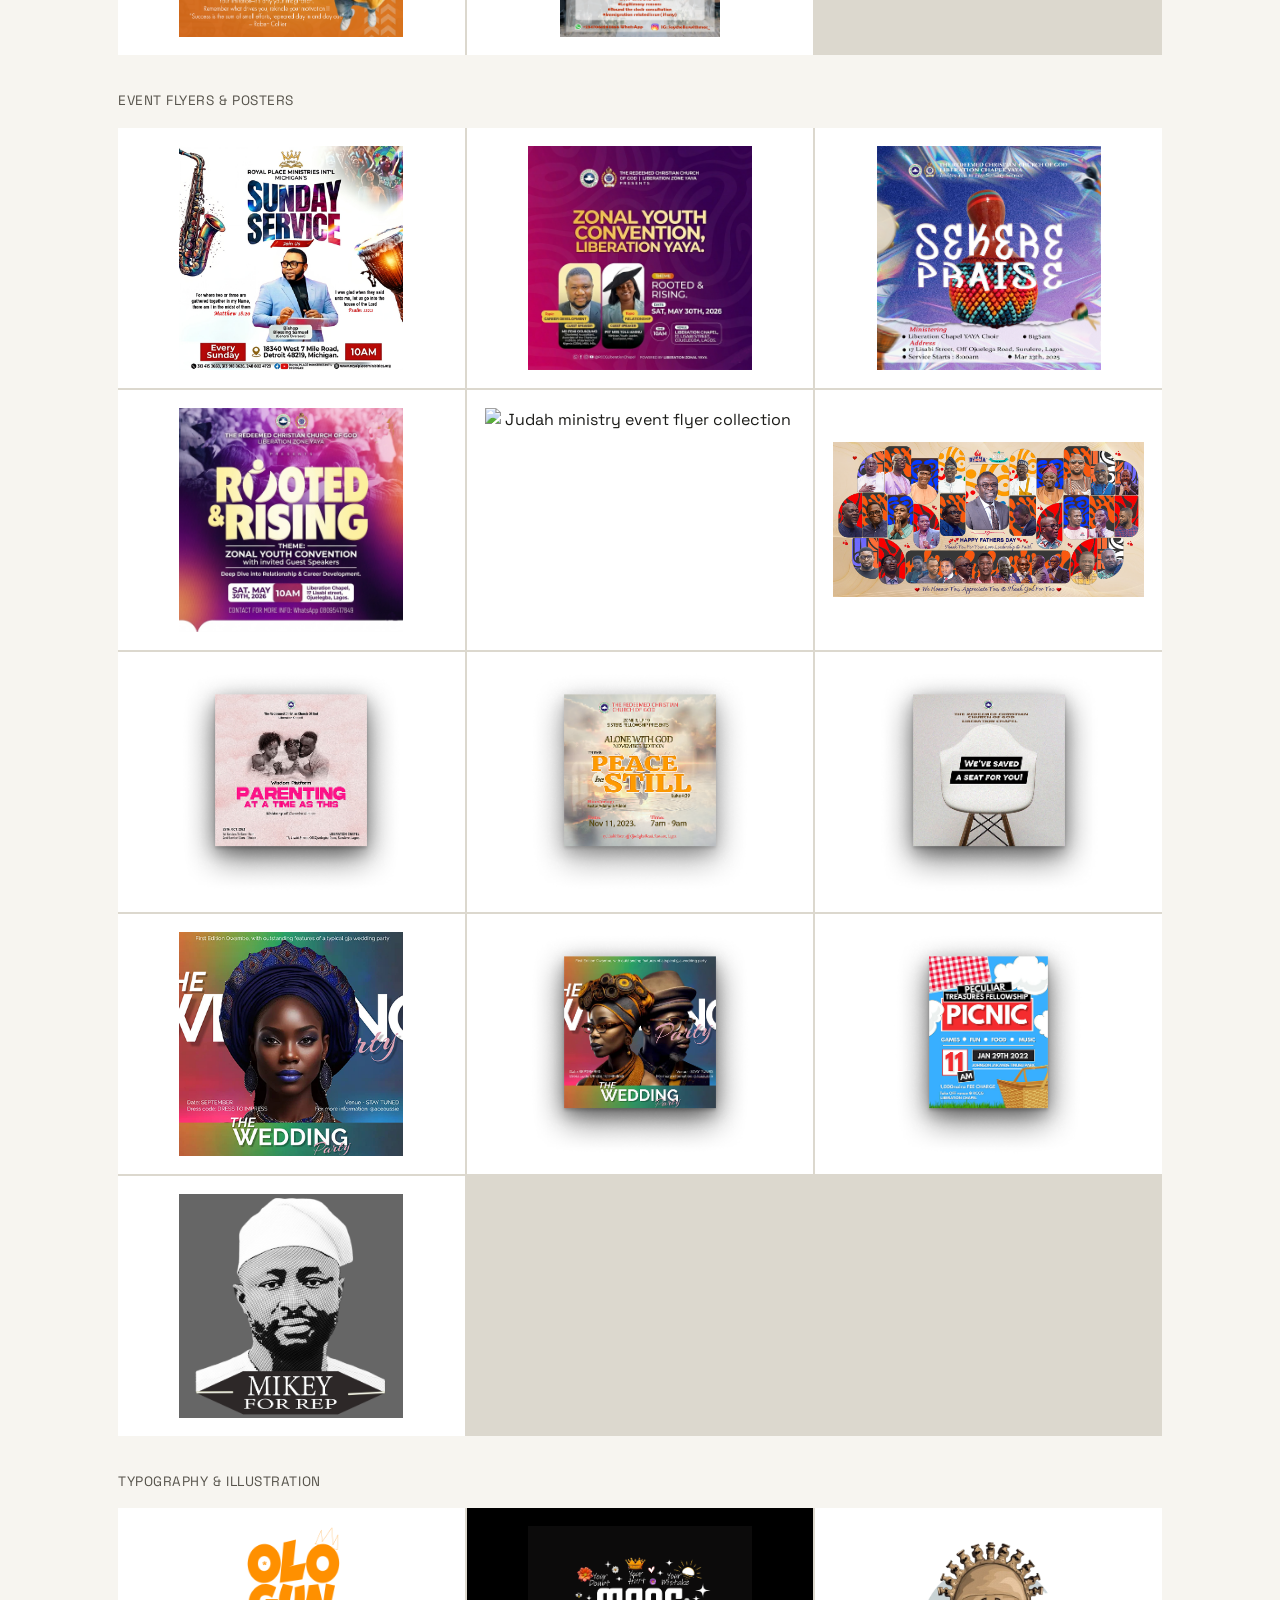
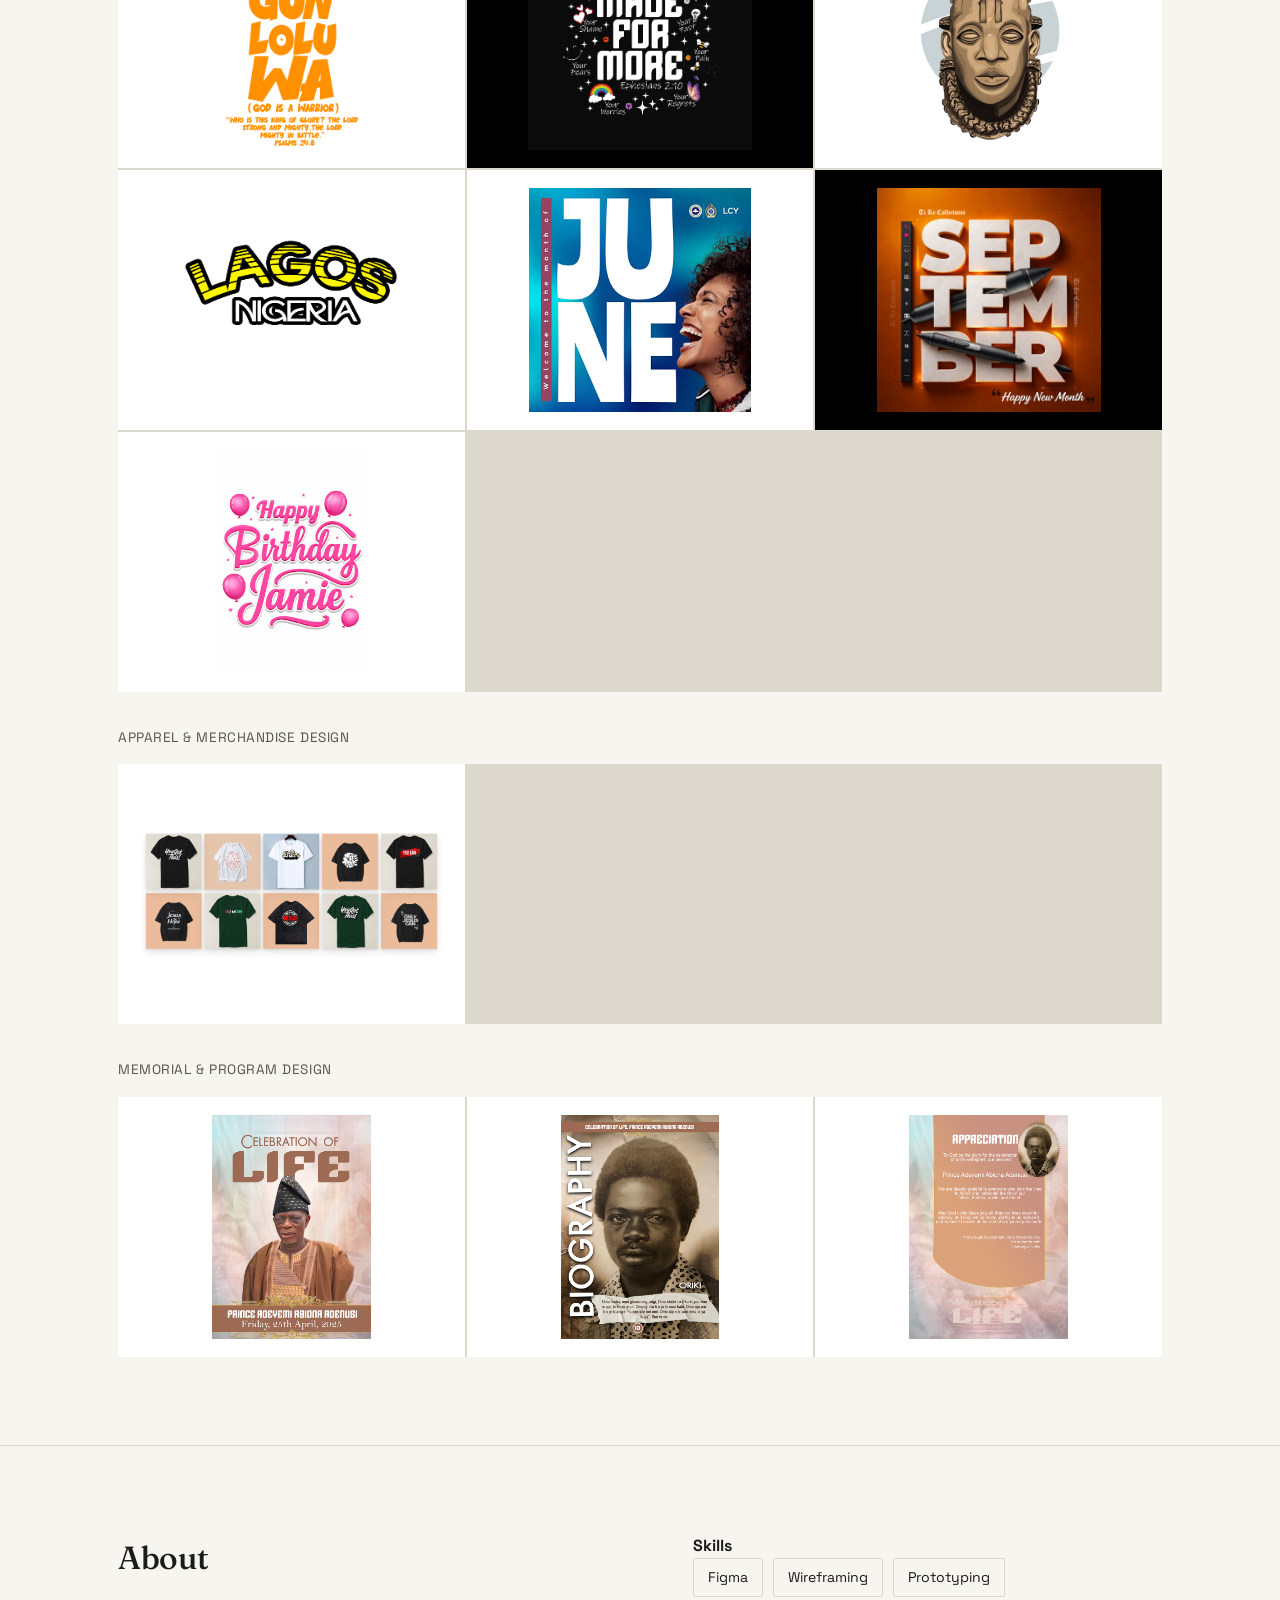
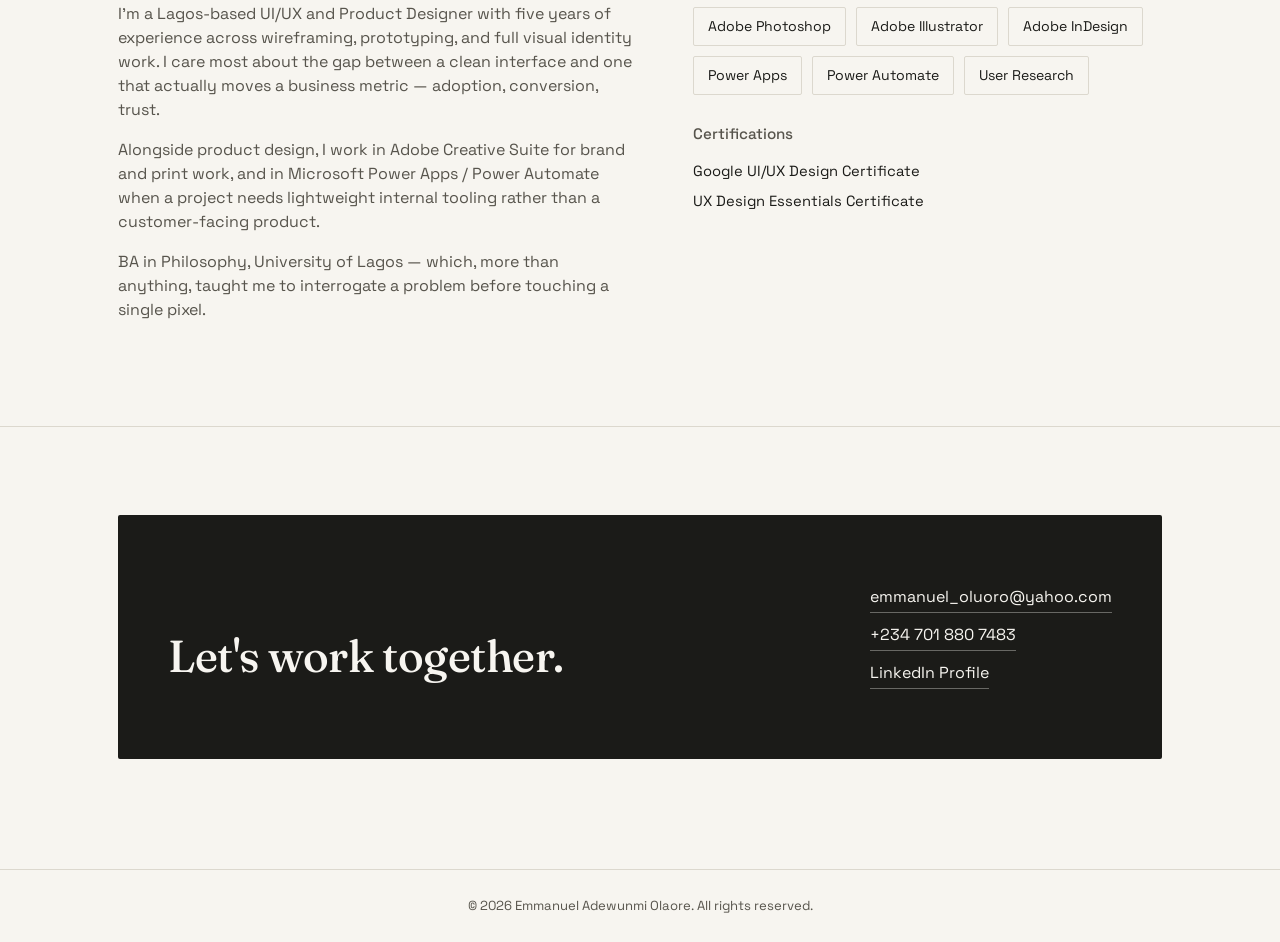
==== commit dcd9d21b: "Add files via upload" ====
--- a/index.html
+++ b/index.html
@@ -370,6 +370,10 @@
         <img src="images/gd-07-foundation-fitness-logo.png" alt="Foundation Fitness Festival event logo design">
         <div class="caption">Foundation Fitness Festival — Event Logo</div>
       </div>
+      <div class="tile img-tile dark">
+        <img src="images/gd-42-mac-enhancement-logo.png" alt="Mac Enhancement skincare brand logo design">
+        <div class="caption">Mac Enhancement — Brand Logo</div>
+      </div>
     </div>
 
     <p class="gallery-subhead">Company Branding &amp; Stationery</p>
@@ -393,6 +397,18 @@
       <div class="tile img-tile">
         <img src="images/gd-08-fon-packaging.png" alt="Fon smoked catfish packaging design">
         <div class="caption">Fon — Smoked Catfish Packaging</div>
+      </div>
+      <div class="tile img-tile" style="background:#f2a35c;">
+        <img src="images/gd-40-rccg-letterhead-orange.png" alt="RCCG Liberation Chapel letterhead design orange variant">
+        <div class="caption">RCCG Liberation Chapel — Letterhead</div>
+      </div>
+      <div class="tile img-tile" style="background:#7fd8b0;">
+        <img src="images/gd-41-rccg-letterhead-green.png" alt="RCCG Liberation Chapel letterhead design green variant">
+        <div class="caption">RCCG Liberation Chapel Yaya — Letterhead</div>
+      </div>
+      <div class="tile img-tile dark">
+        <img src="images/gd-43-mac-enhancement-label.png" alt="Mac Enhancement skincare product label design">
+        <div class="caption">Mac Enhancement — Product Label</div>
       </div>
     </div>
 
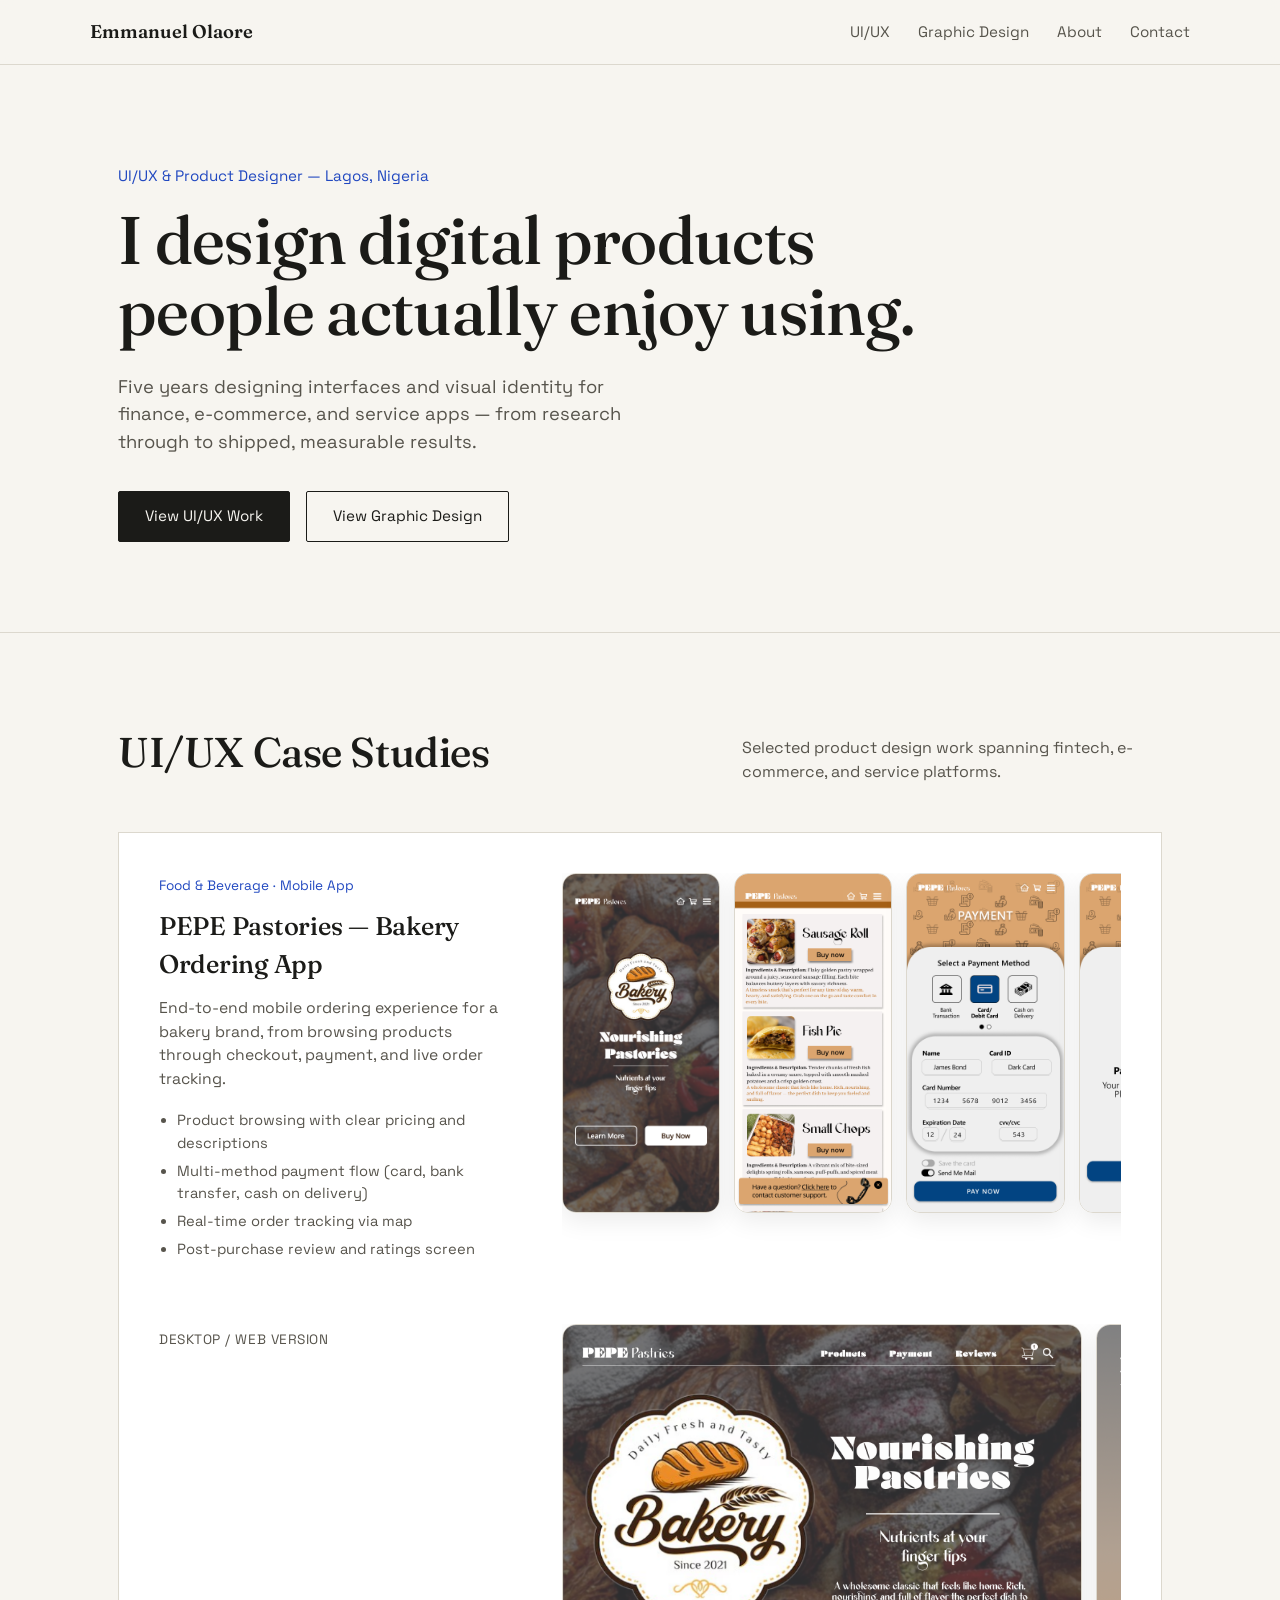
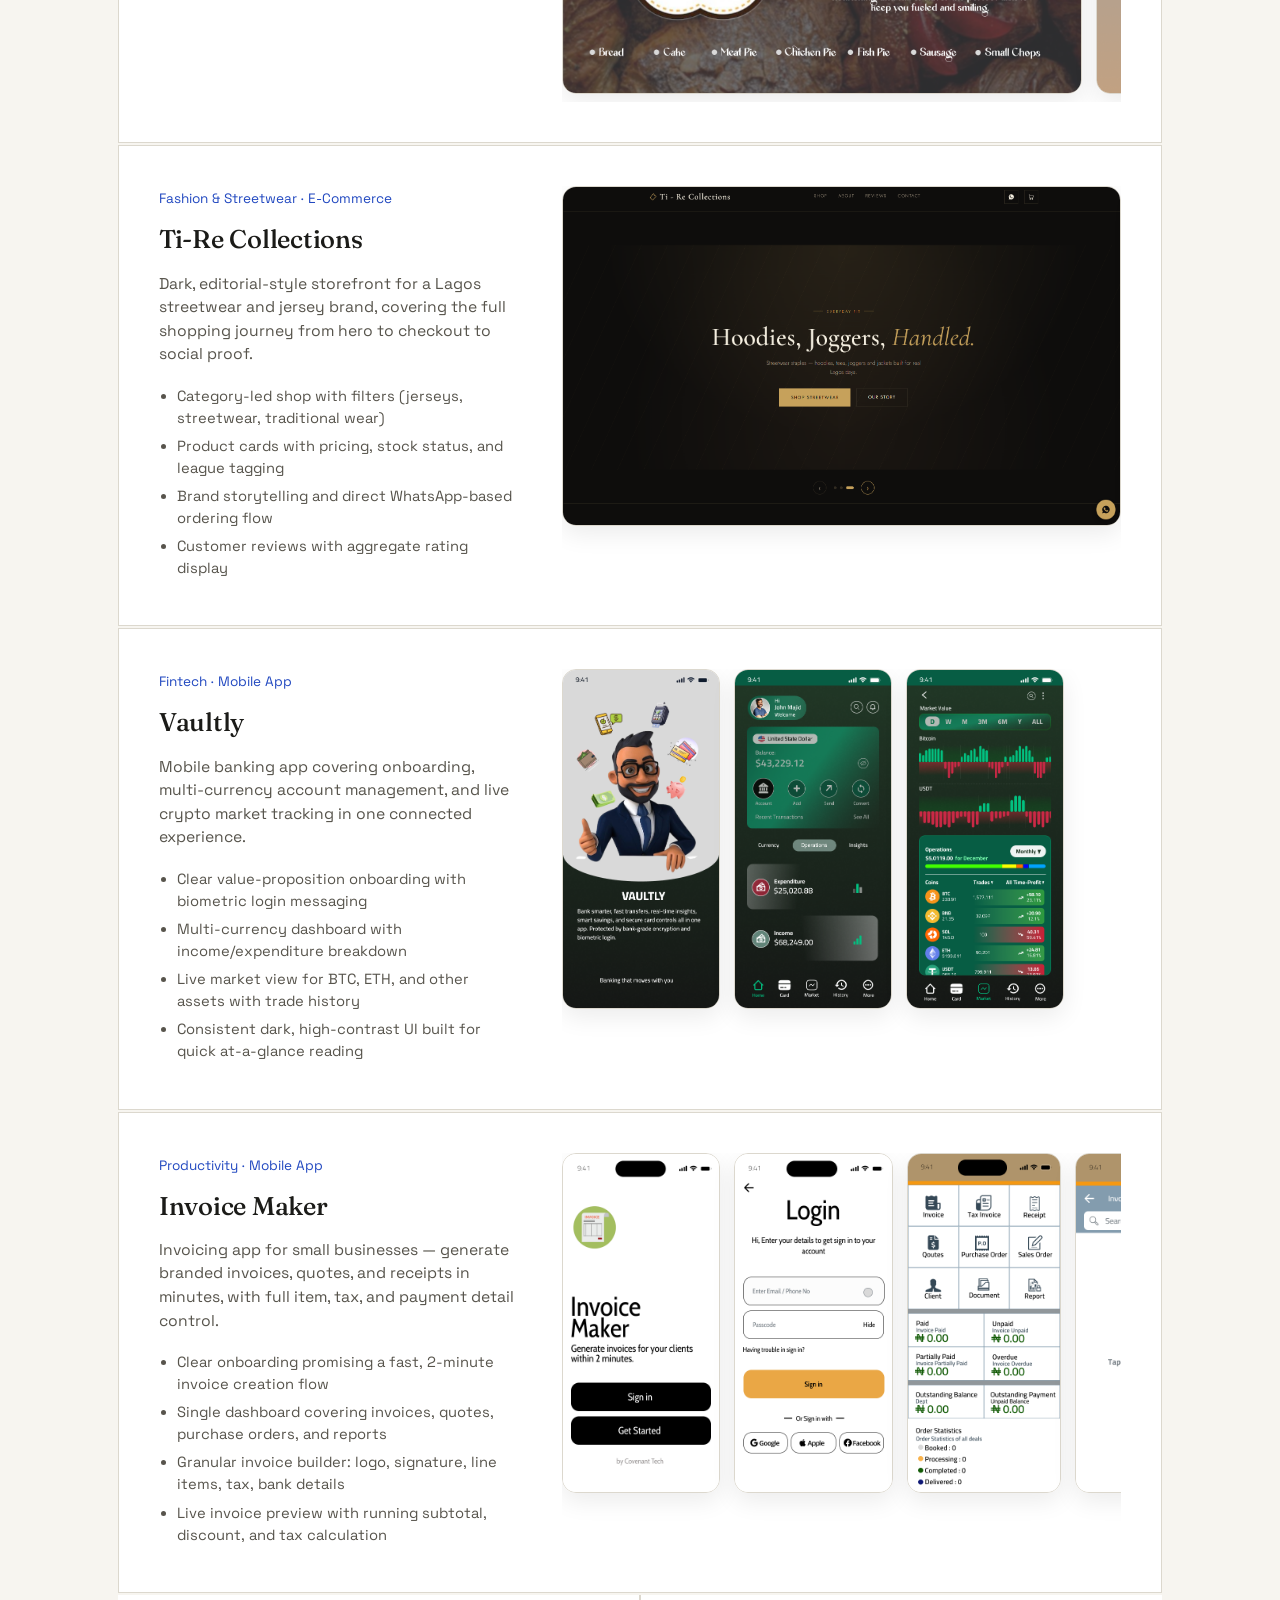
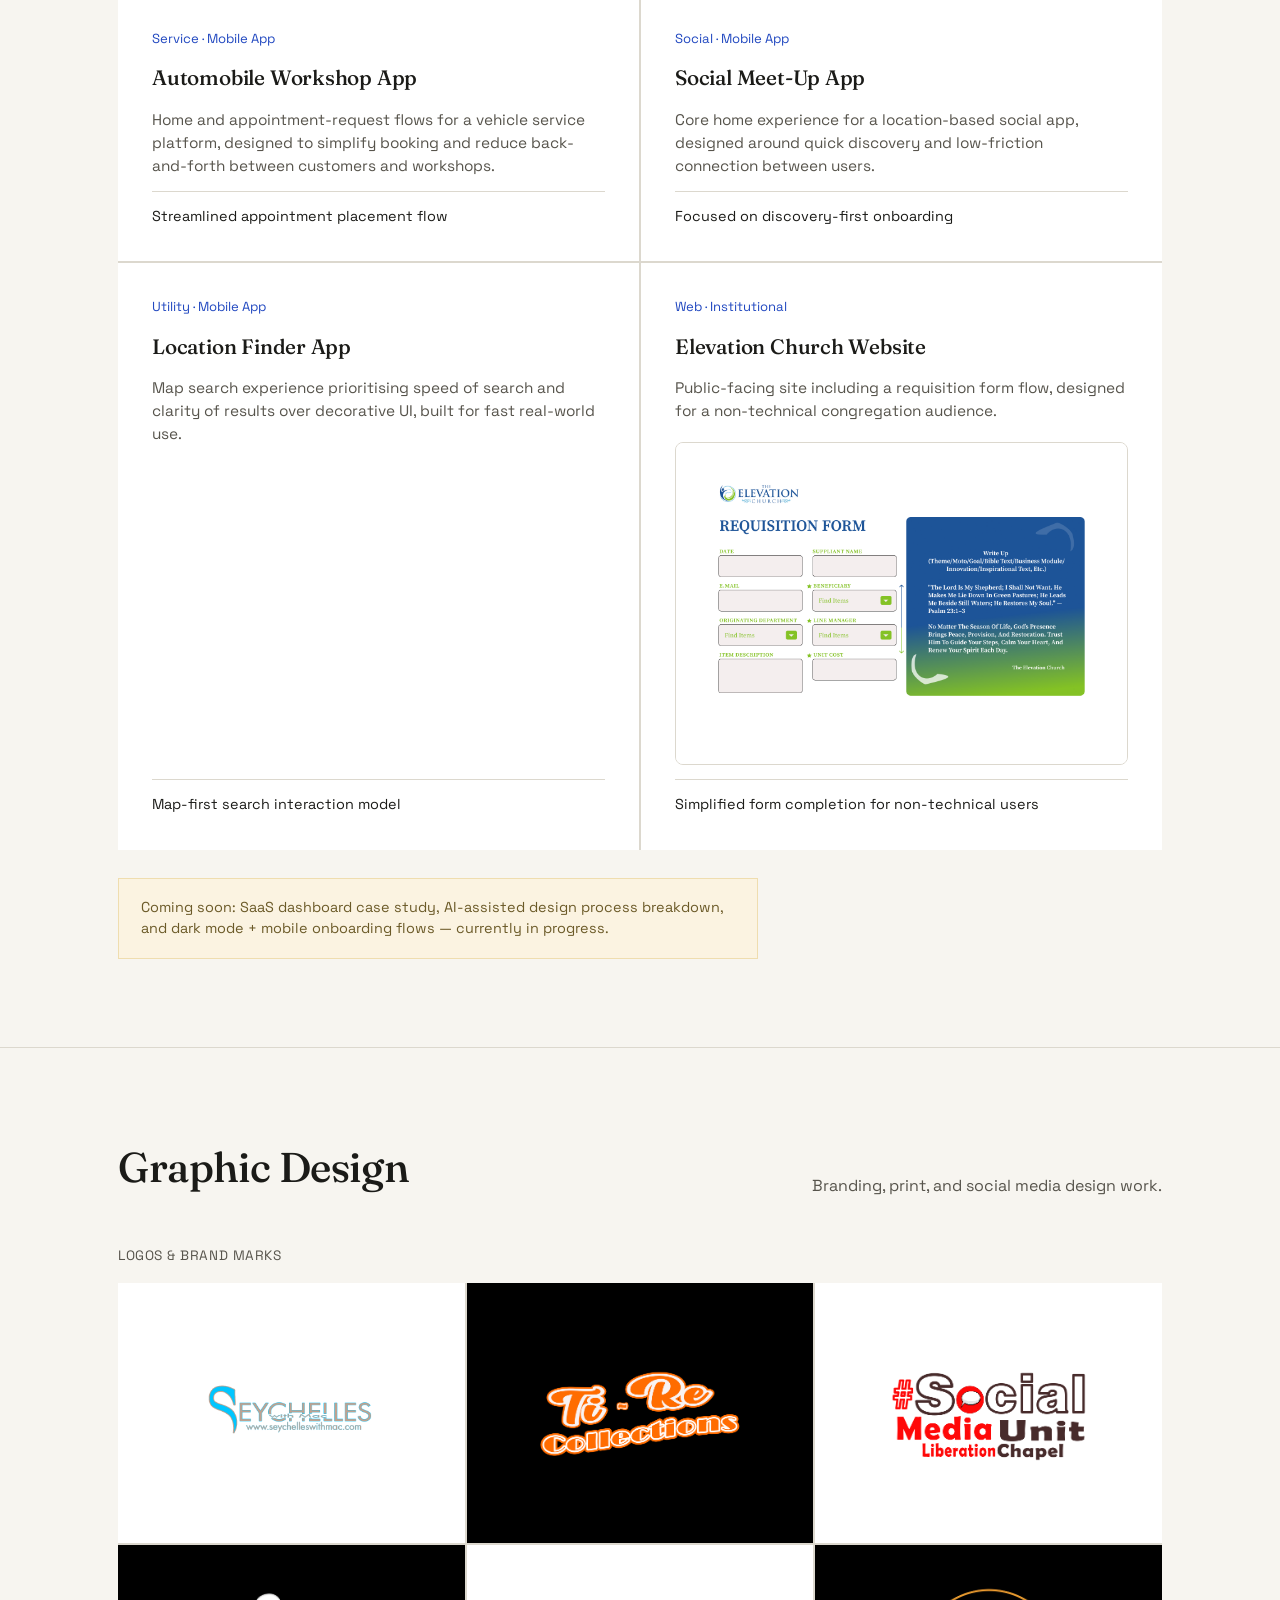
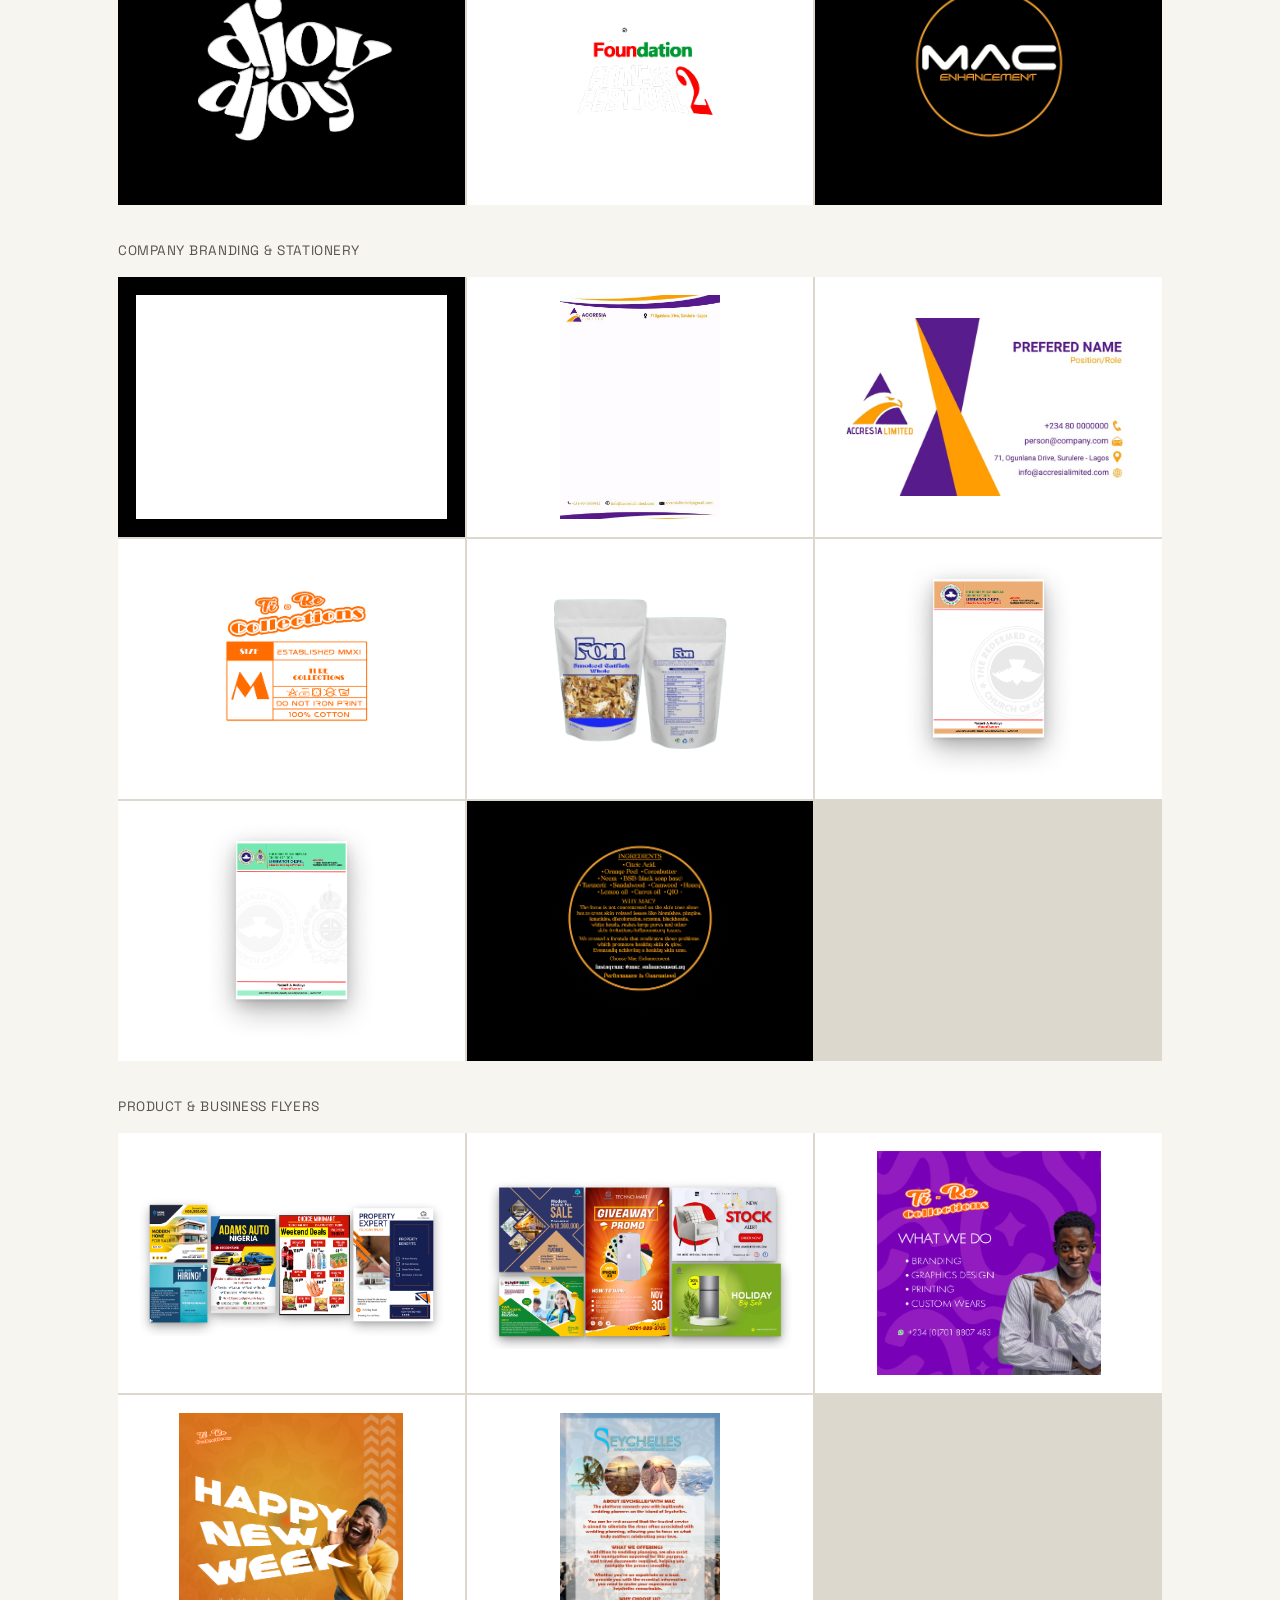
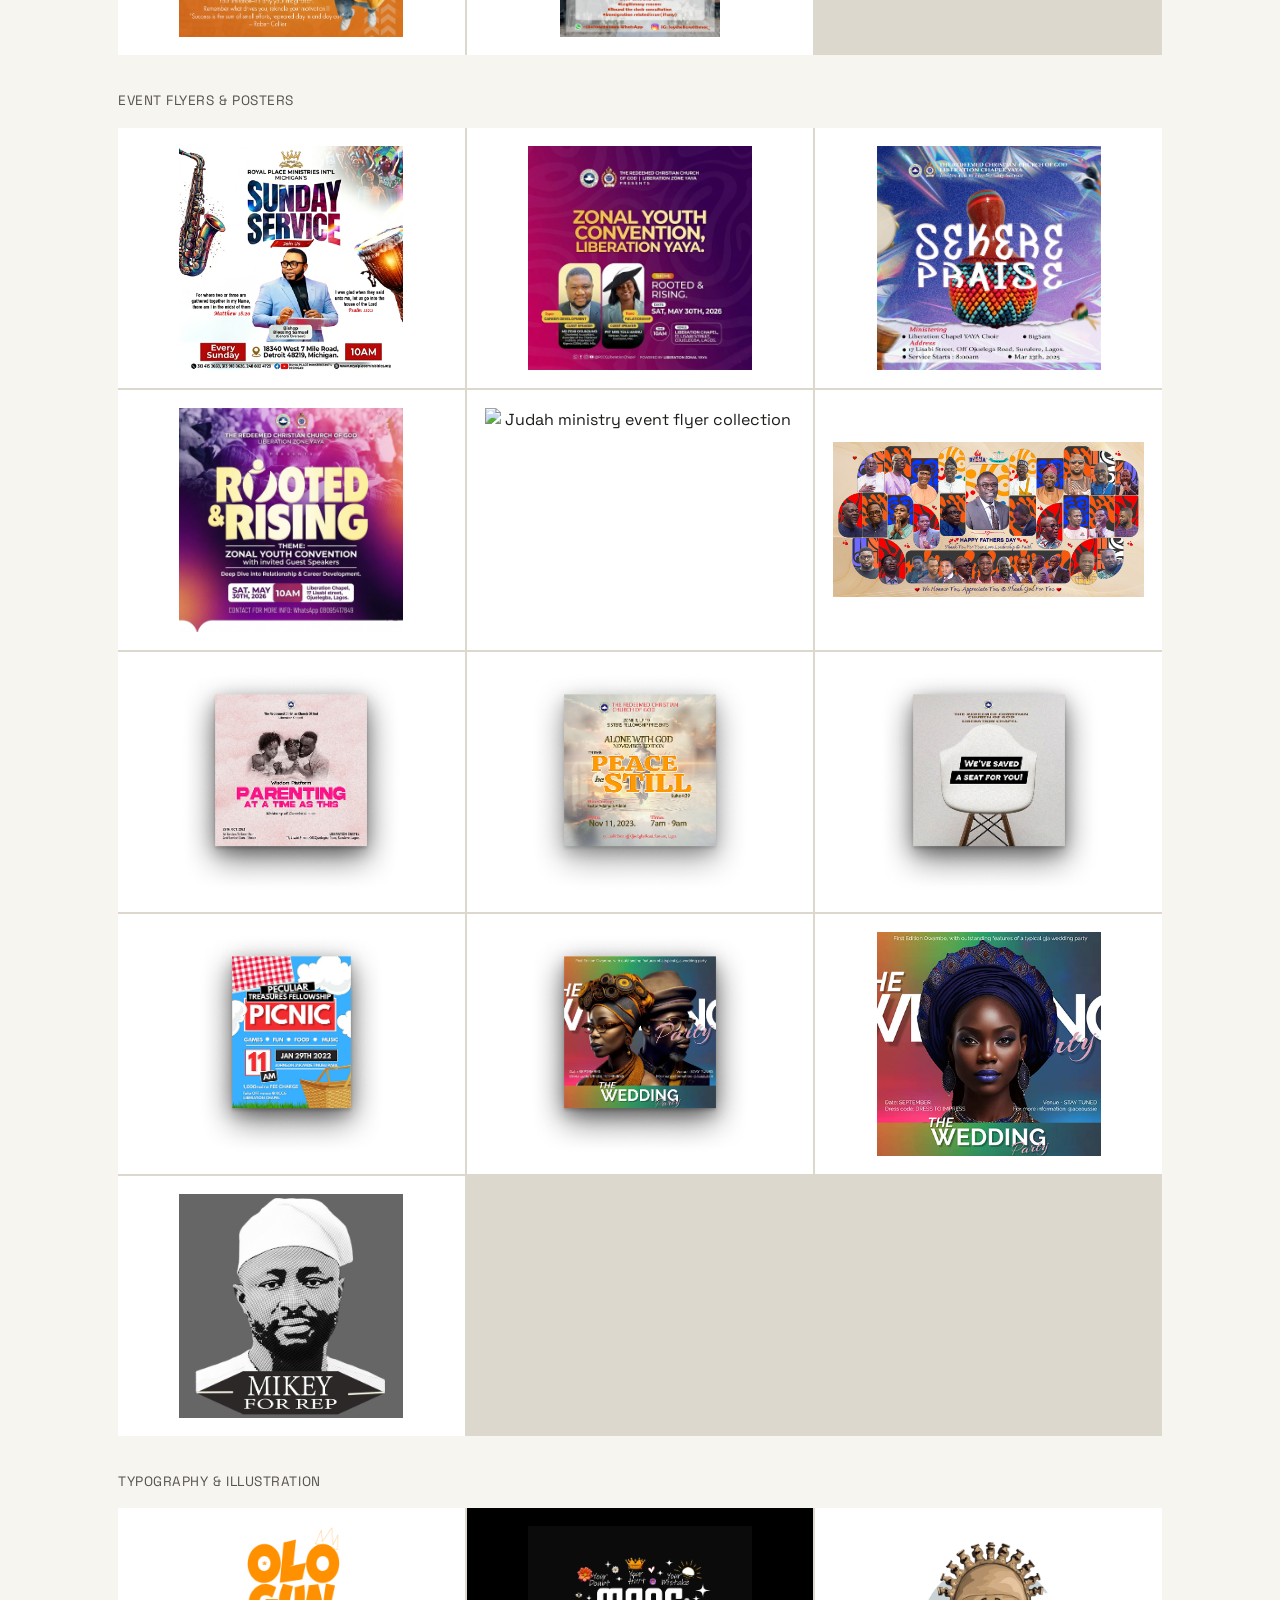
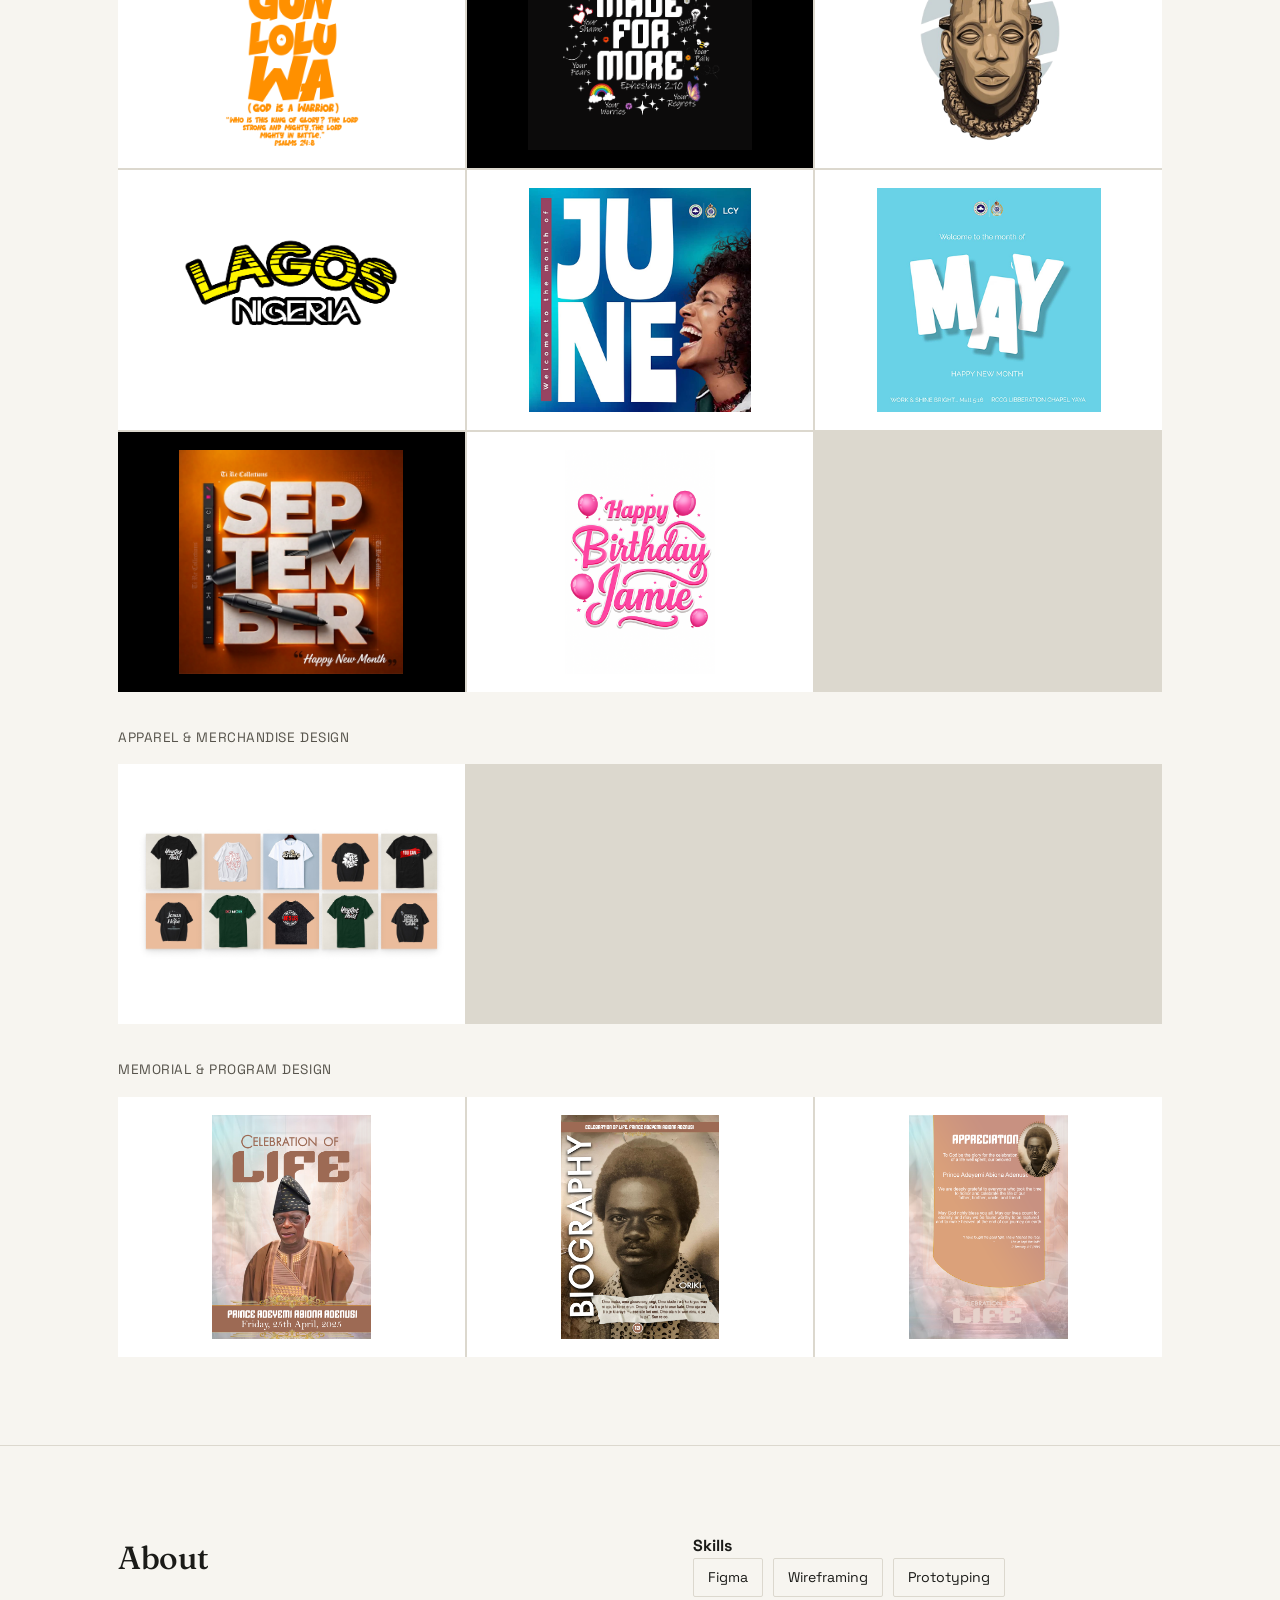
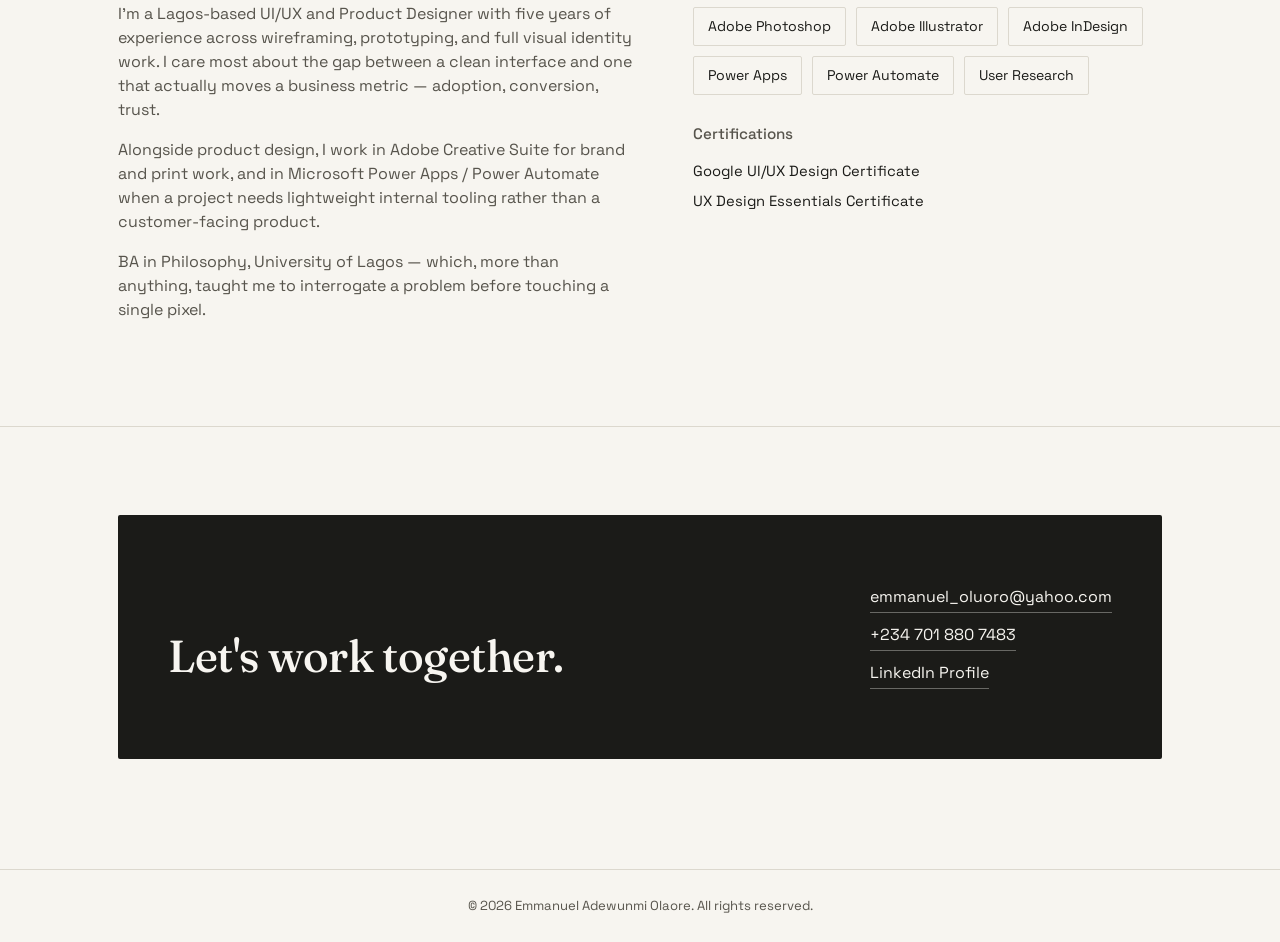
==== commit a998b47f: "Add files via upload" ====
--- a/index.html
+++ b/index.html
@@ -363,11 +363,11 @@
         <div class="caption">Liberation Chapel — Social Media Unit Logo</div>
       </div>
       <div class="tile img-tile dark">
-        <img src="images/gd-06-djoy-logo.png" alt="Djoy brand logo design">
+        <img src="images/gd-07-djoy-logo.png" alt="Djoy brand logo design">
         <div class="caption">Djoy — Brand Logo</div>
       </div>
       <div class="tile img-tile">
-        <img src="images/gd-07-foundation-fitness-logo.png" alt="Foundation Fitness Festival event logo design">
+        <img src="images/gd-06-foundation-fitness-logo.png" alt="Foundation Fitness Festival event logo design">
         <div class="caption">Foundation Fitness Festival — Event Logo</div>
       </div>
       <div class="tile img-tile dark">
@@ -475,7 +475,7 @@
         <div class="caption">Liberation Chapel — Saved a Seat Flyer</div>
       </div>
       <div class="tile img-tile">
-        <img src="images/gd-36-picnic-flyer.png" alt="Peculiar Treasures Fellowship picnic flyer design">
+        <img src="images/gd-31-picnic-flyer.png" alt="Peculiar Treasures Fellowship picnic flyer design">
         <div class="caption">Peculiar Treasures Fellowship — Picnic Flyer</div>
       </div>
       <div class="tile img-tile">
@@ -483,7 +483,7 @@
         <div class="caption">The Wedding Party — Magazine Cover</div>
       </div>
       <div class="tile img-tile">
-        <img src="images/gd-31-wedding-magazine-cover-2.png" alt="The Wedding Party magazine style cover design version two">
+        <img src="images/gd-36-wedding-magazine-cover-2.png" alt="The Wedding Party magazine style cover design version two">
         <div class="caption">The Wedding Party — Magazine Cover (Alt)</div>
       </div>
       <div class="tile img-tile" style="background:#6b6b6b;">
@@ -513,6 +513,10 @@
       <div class="tile img-tile" style="background:#0a1a2e;">
         <img src="images/gd-37-june-typography.png" alt="June welcome typography design">
         <div class="caption">Welcome to June — Typography Design</div>
+      </div>
+      <div class="tile img-tile" style="background:#3fc1d6;">
+        <img src="images/gd-44-may-typography.png" alt="May welcome typography design">
+        <div class="caption">Welcome to May — Typography Design</div>
       </div>
       <div class="tile img-tile dark">
         <img src="images/gd-15-new-month-social-post.png" alt="Ti-Re Collections new month social media post design">
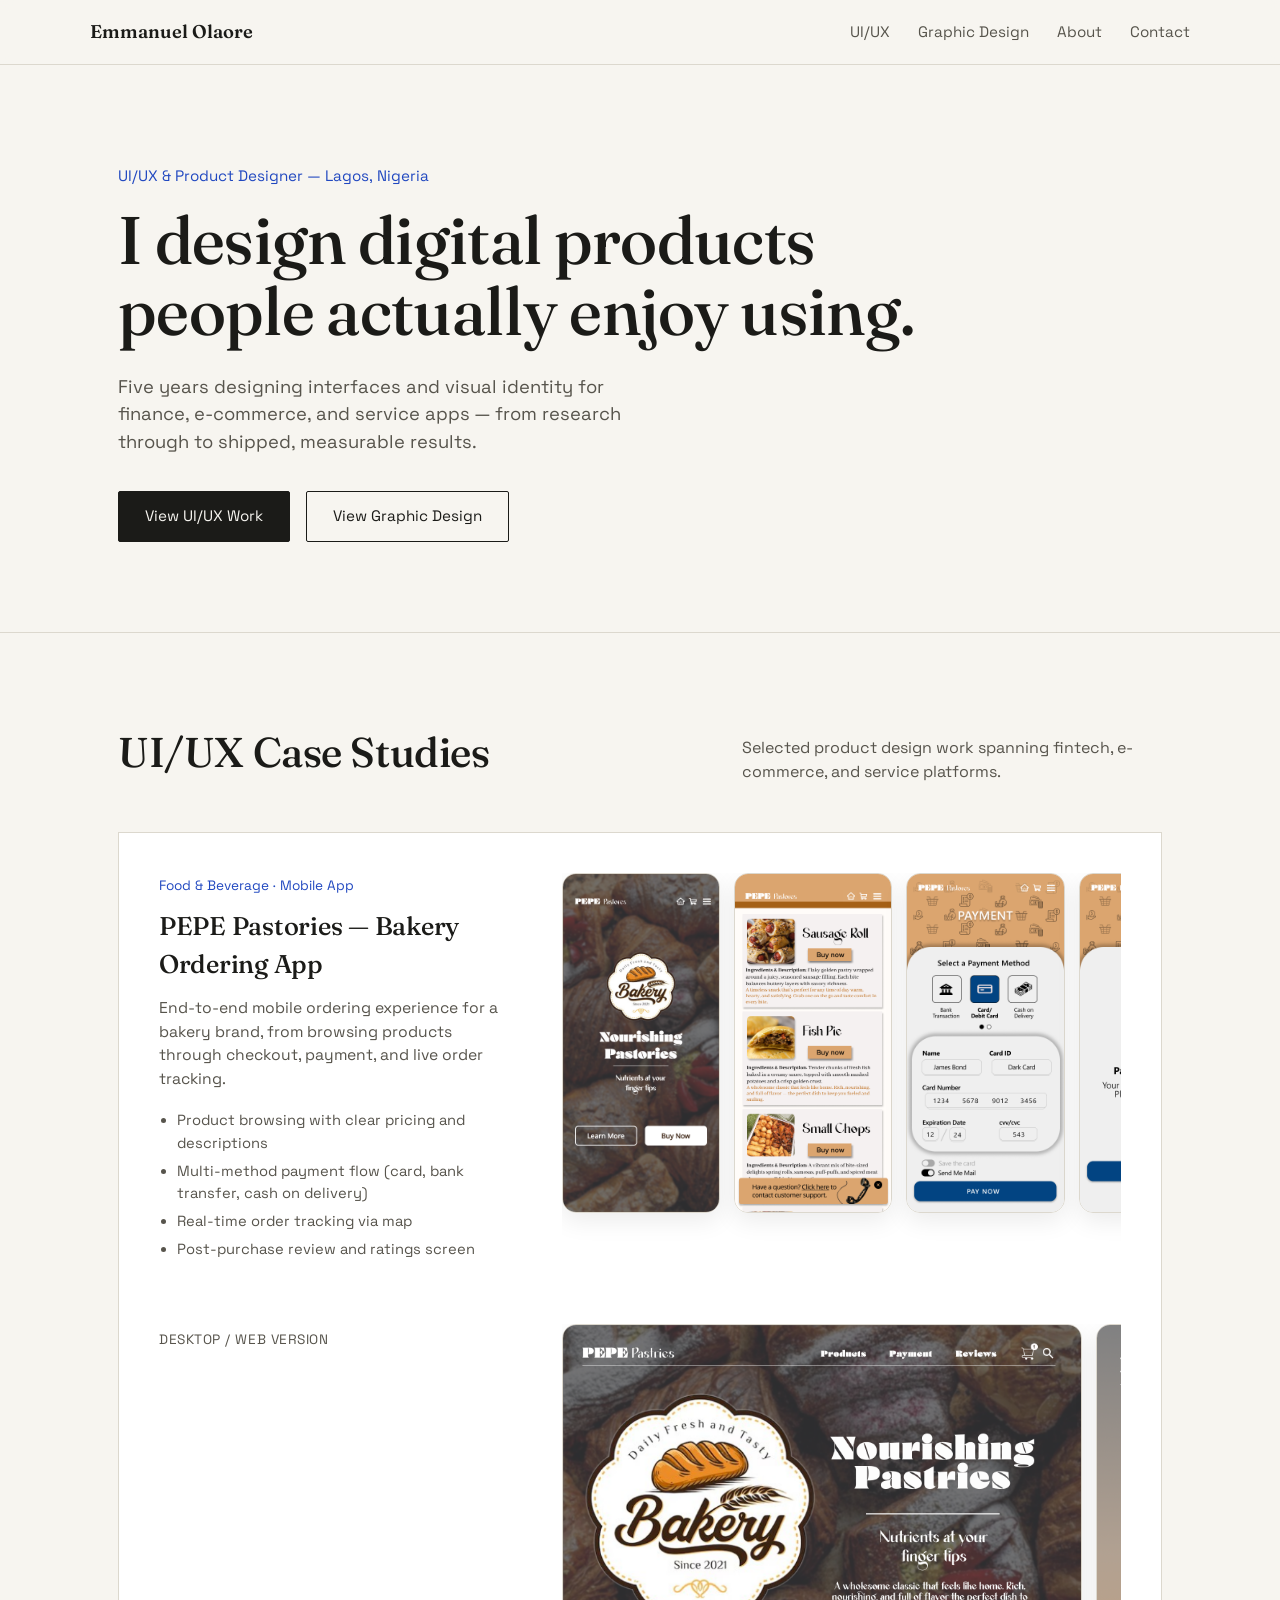
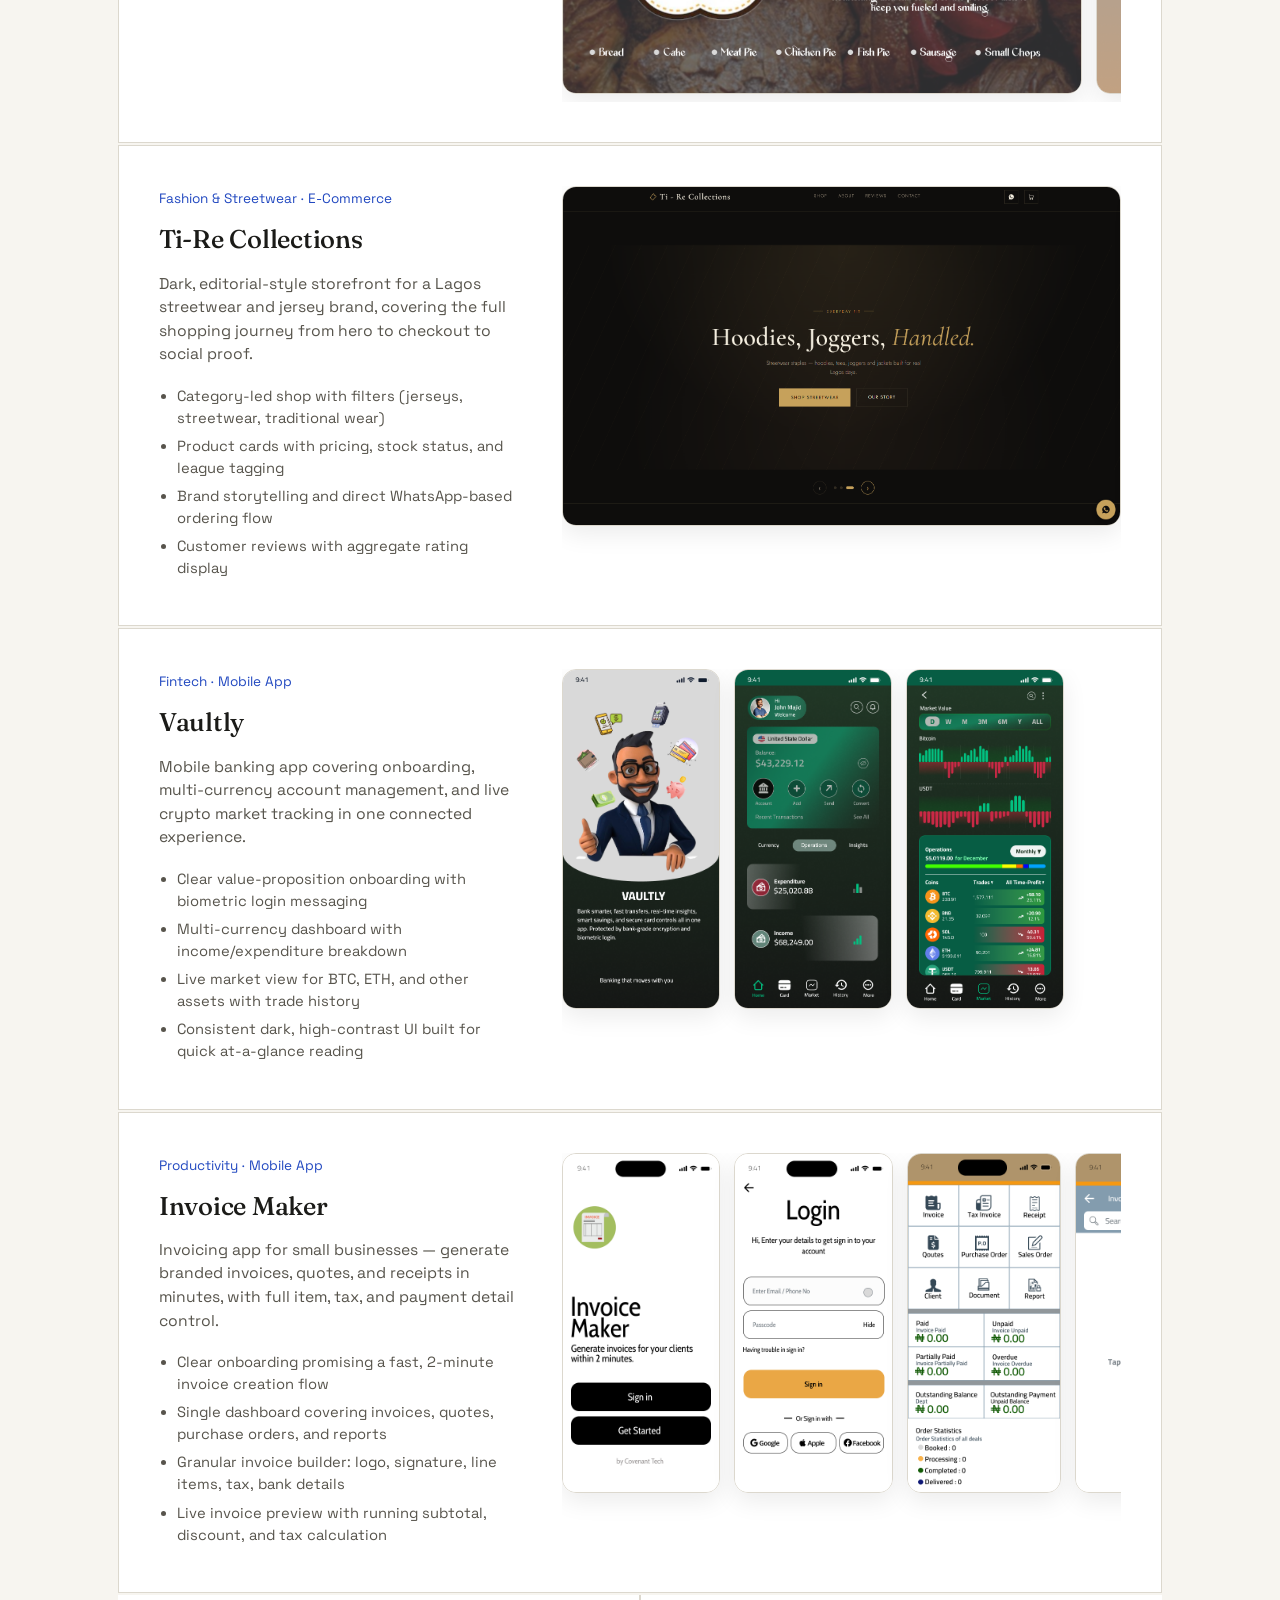
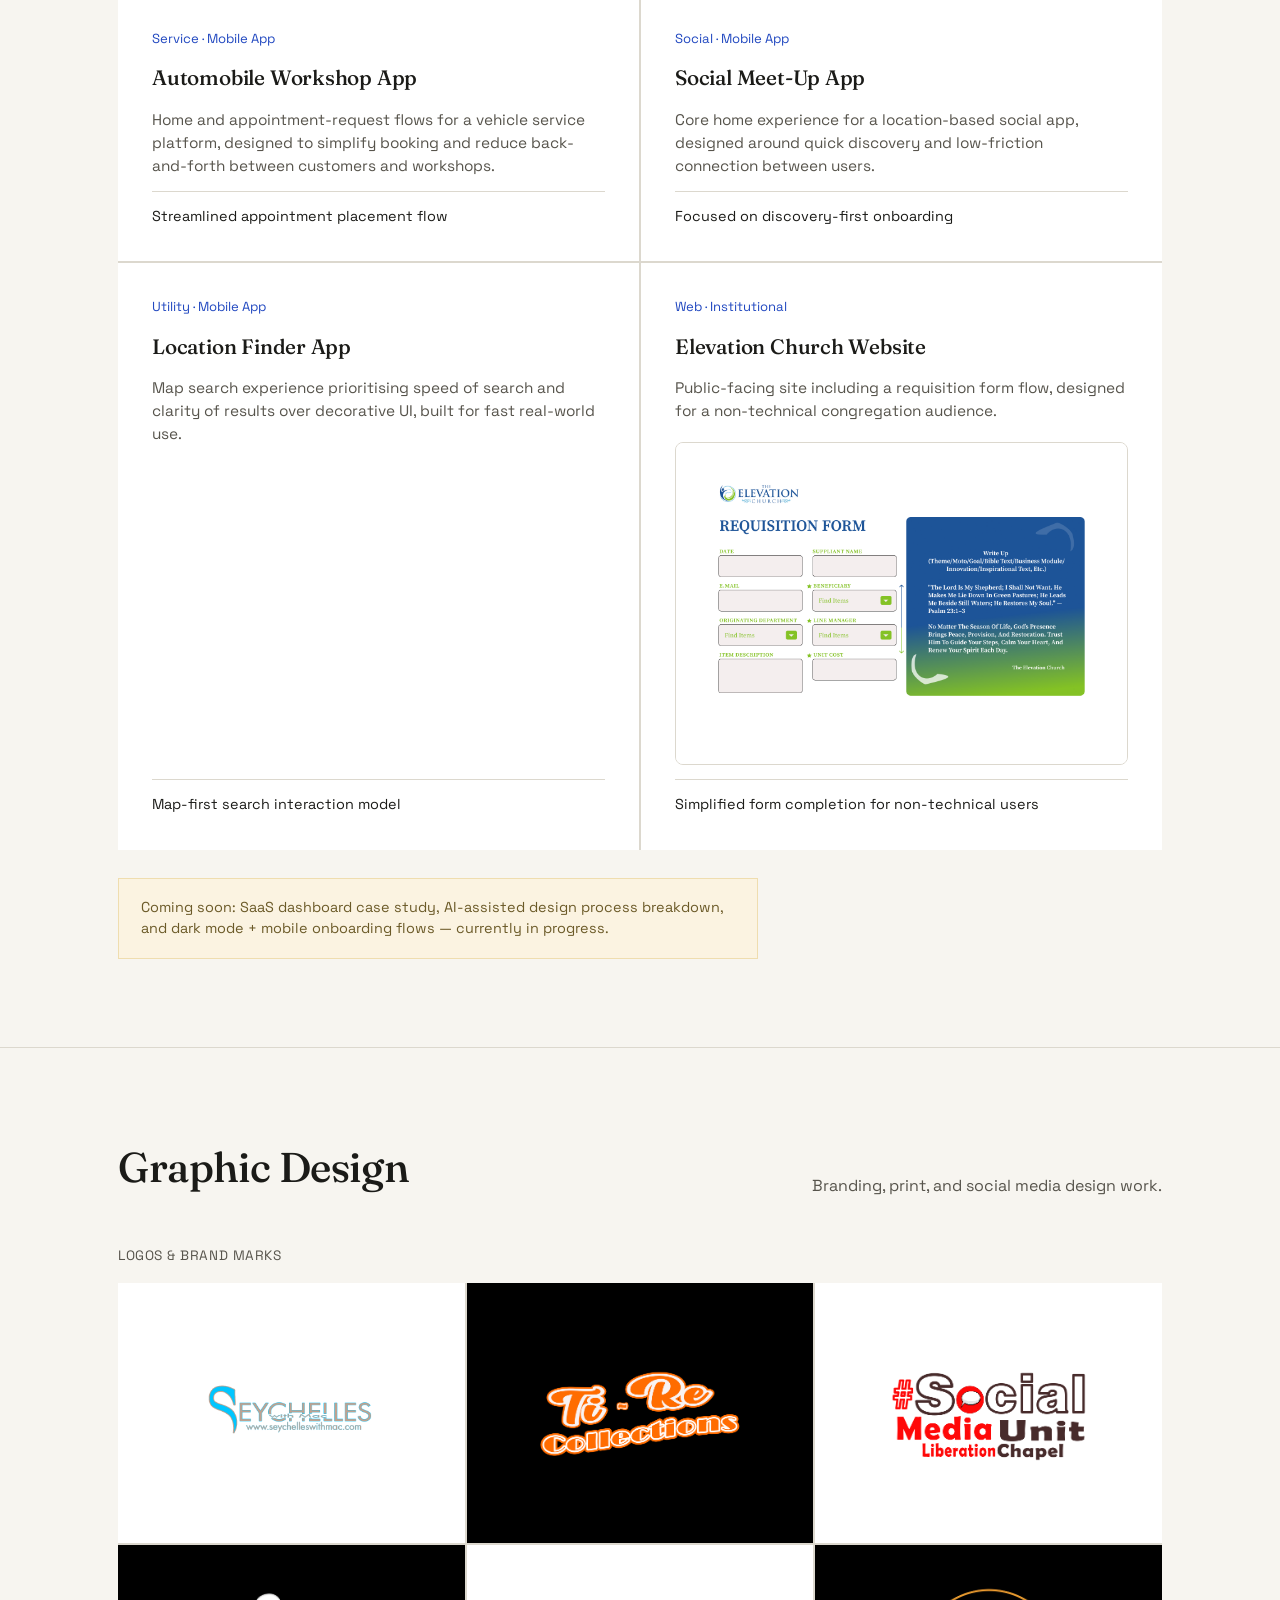
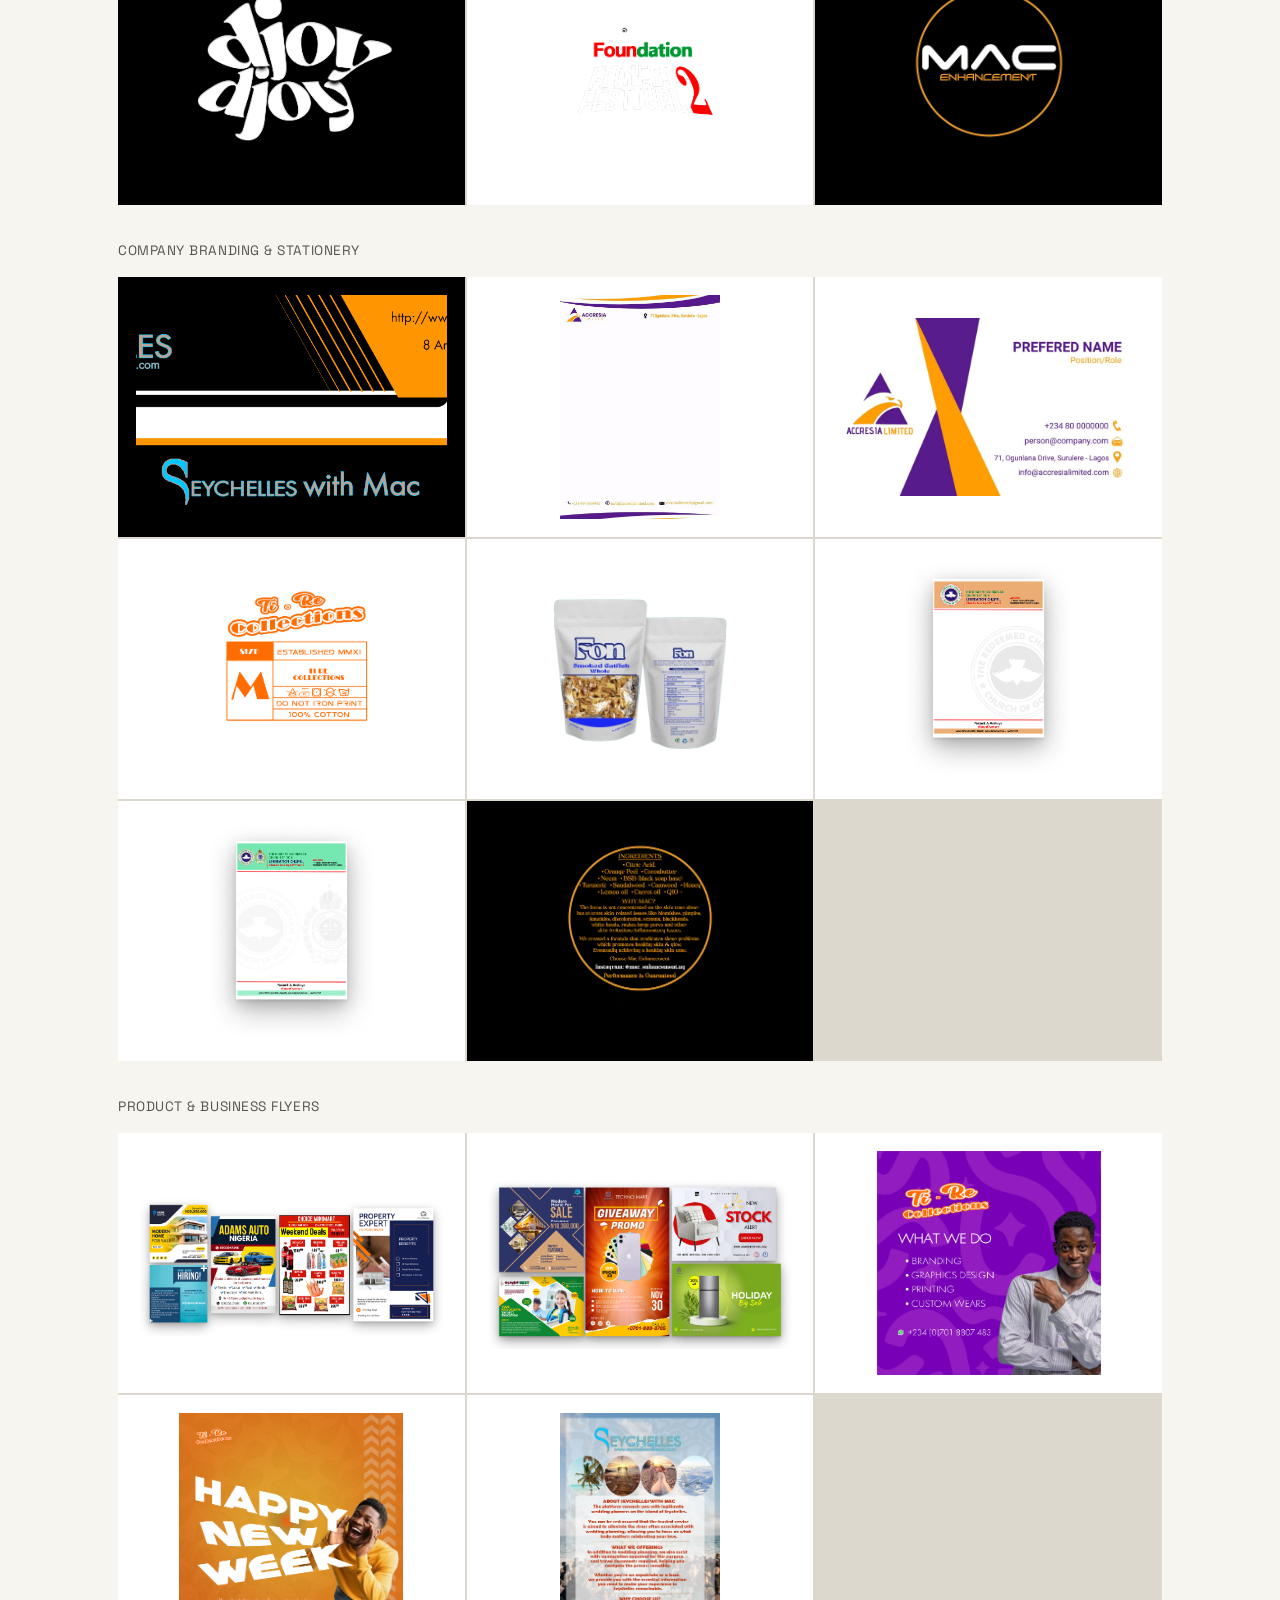
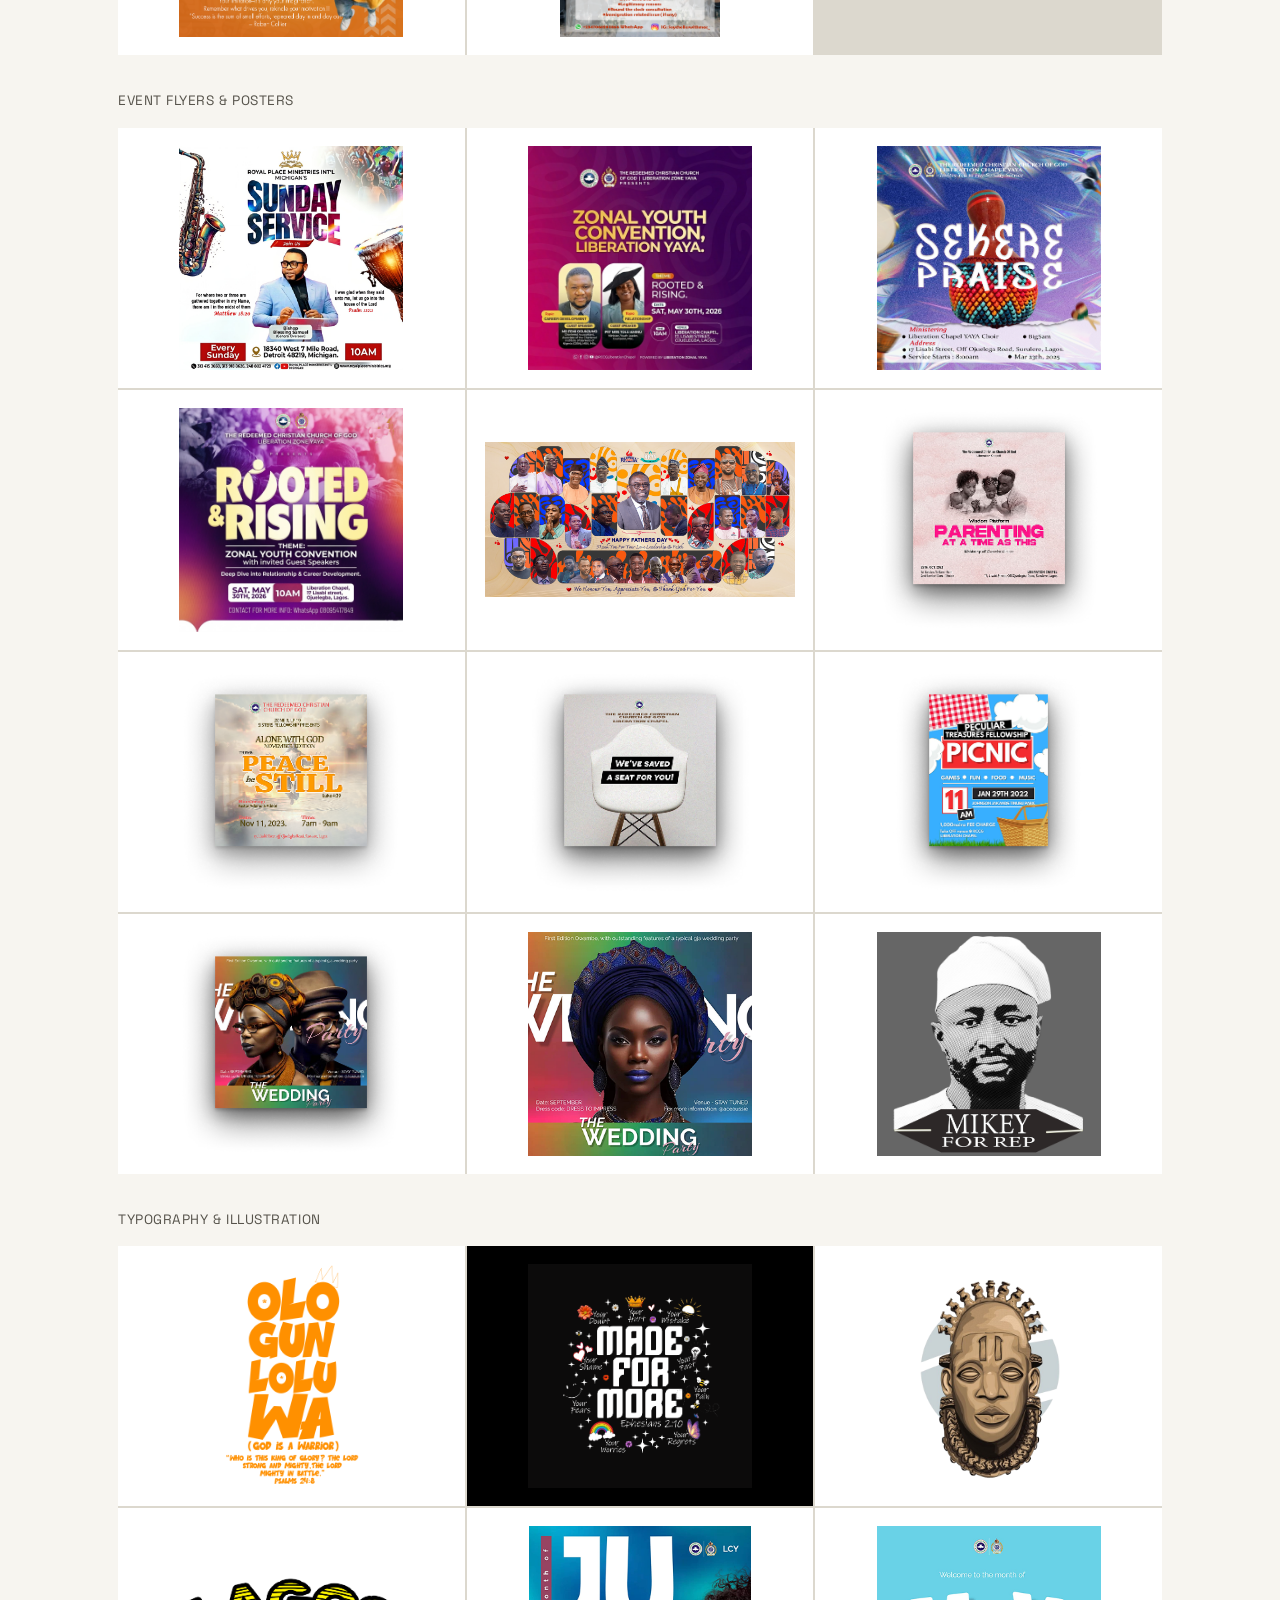
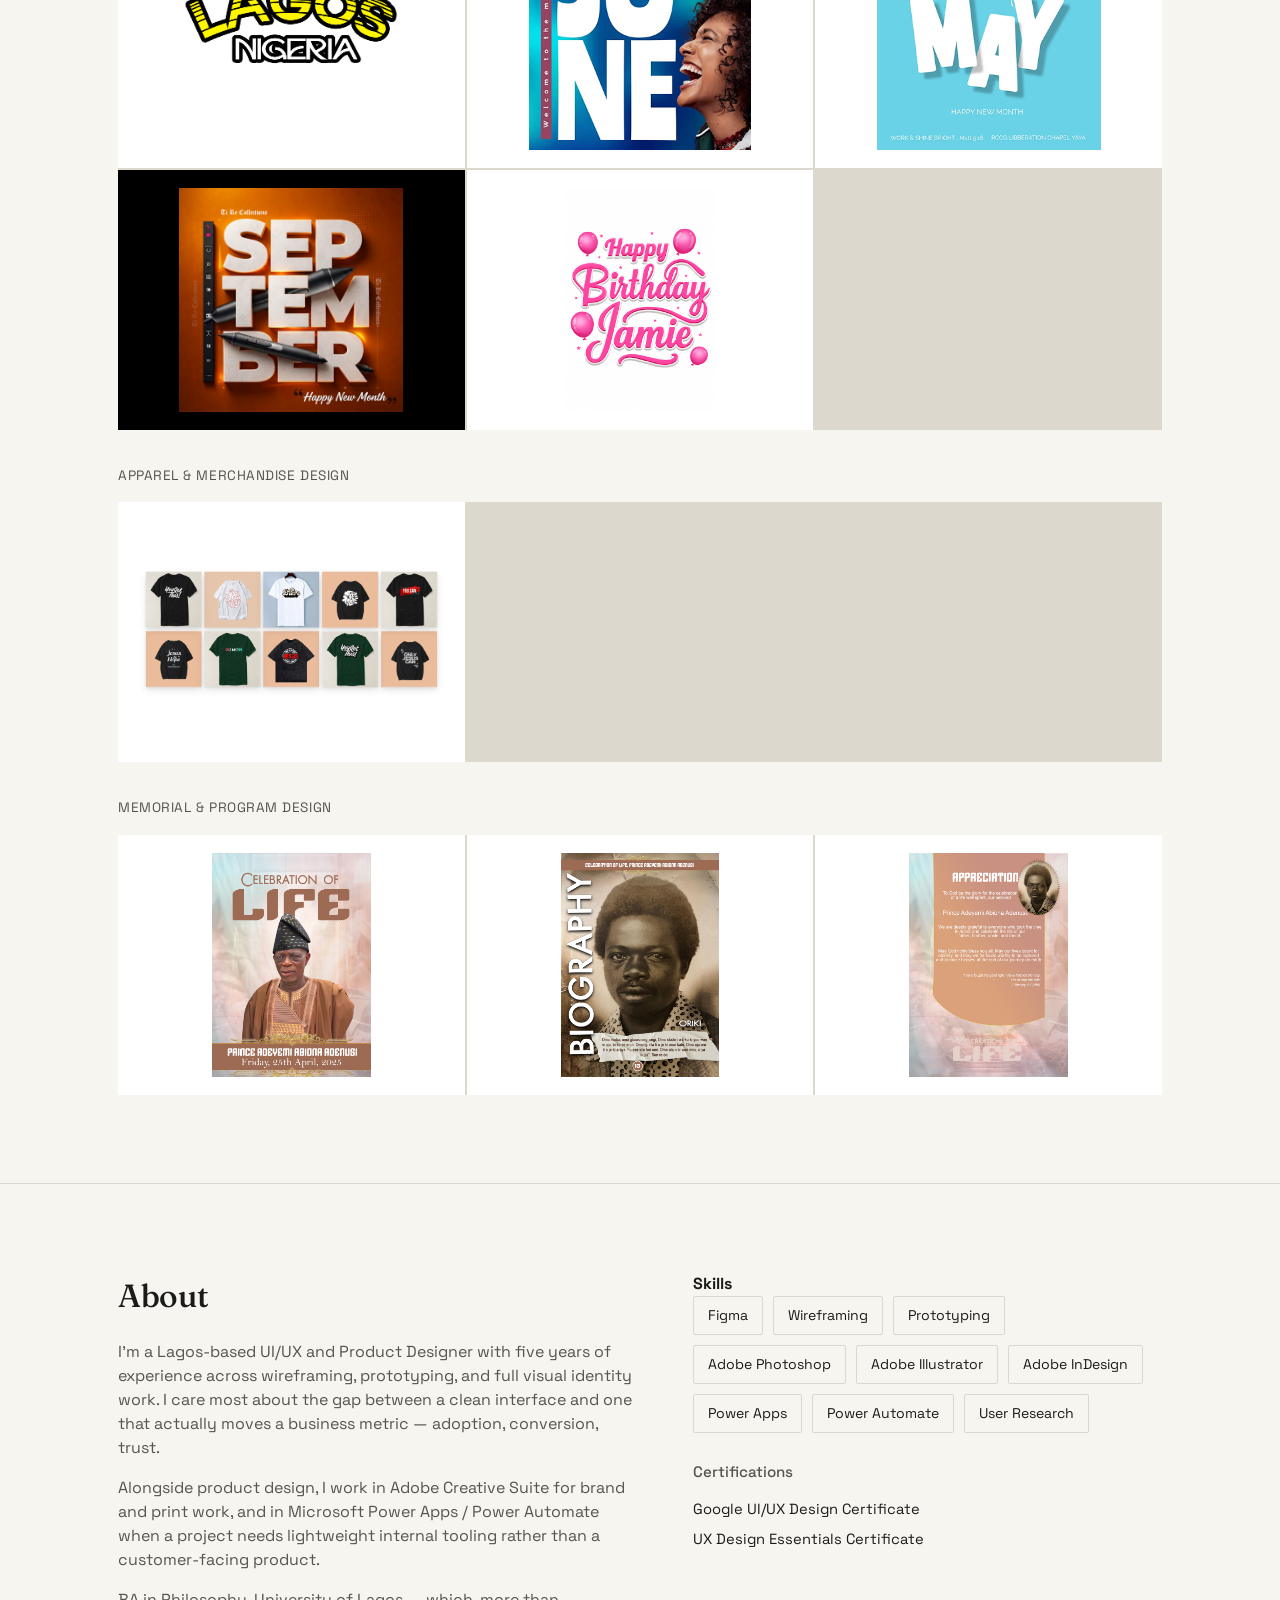
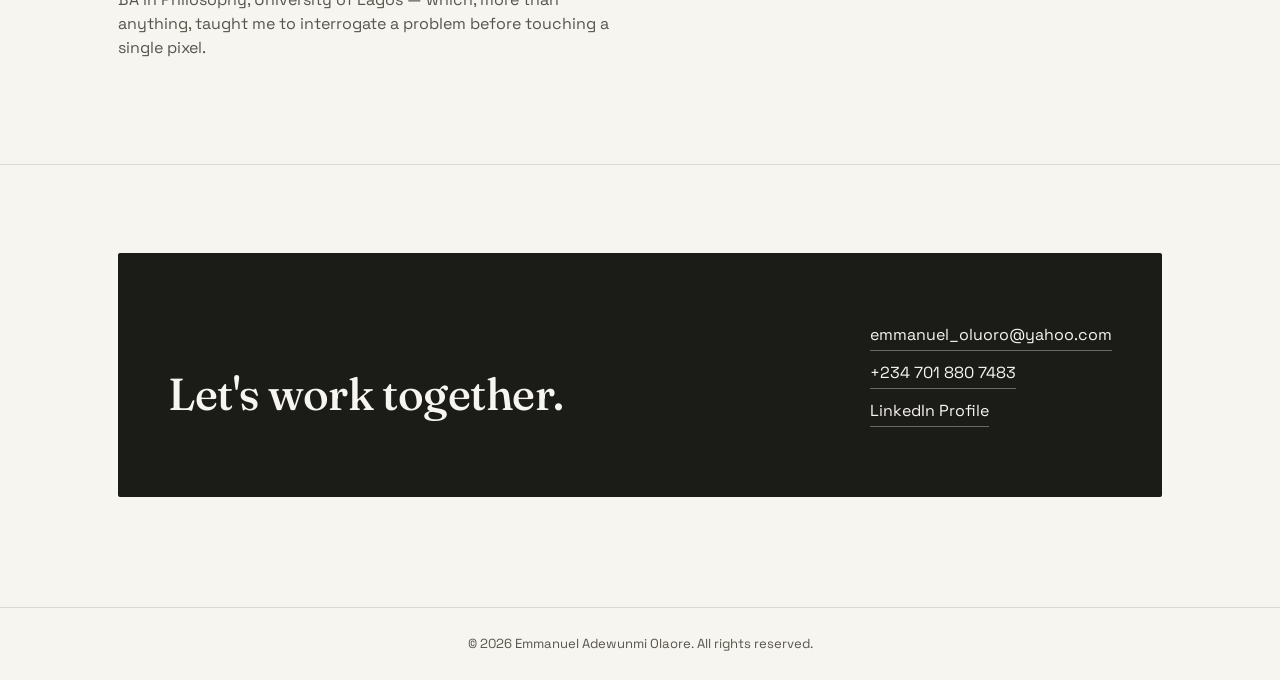
==== commit 0cfa97ad: "Add files via upload" ====
--- a/index.html
+++ b/index.html
@@ -455,10 +455,6 @@
         <div class="caption">RCCG Liberation Zone Yaya — Convention Flyer</div>
       </div>
       <div class="tile img-tile">
-        <img src="images/gd-32-judah-flyer-collection.png" alt="Judah ministry event flyer collection" style="object-fit:contain;">
-        <div class="caption">Judah Ministry — Event Flyer Collection</div>
-      </div>
-      <div class="tile img-tile">
         <img src="images/gd-16-fathers-day-banner.png" alt="Rhema Chapel Father's Day appreciation banner design">
         <div class="caption">Rhema Chapel — Father's Day Banner</div>
       </div>
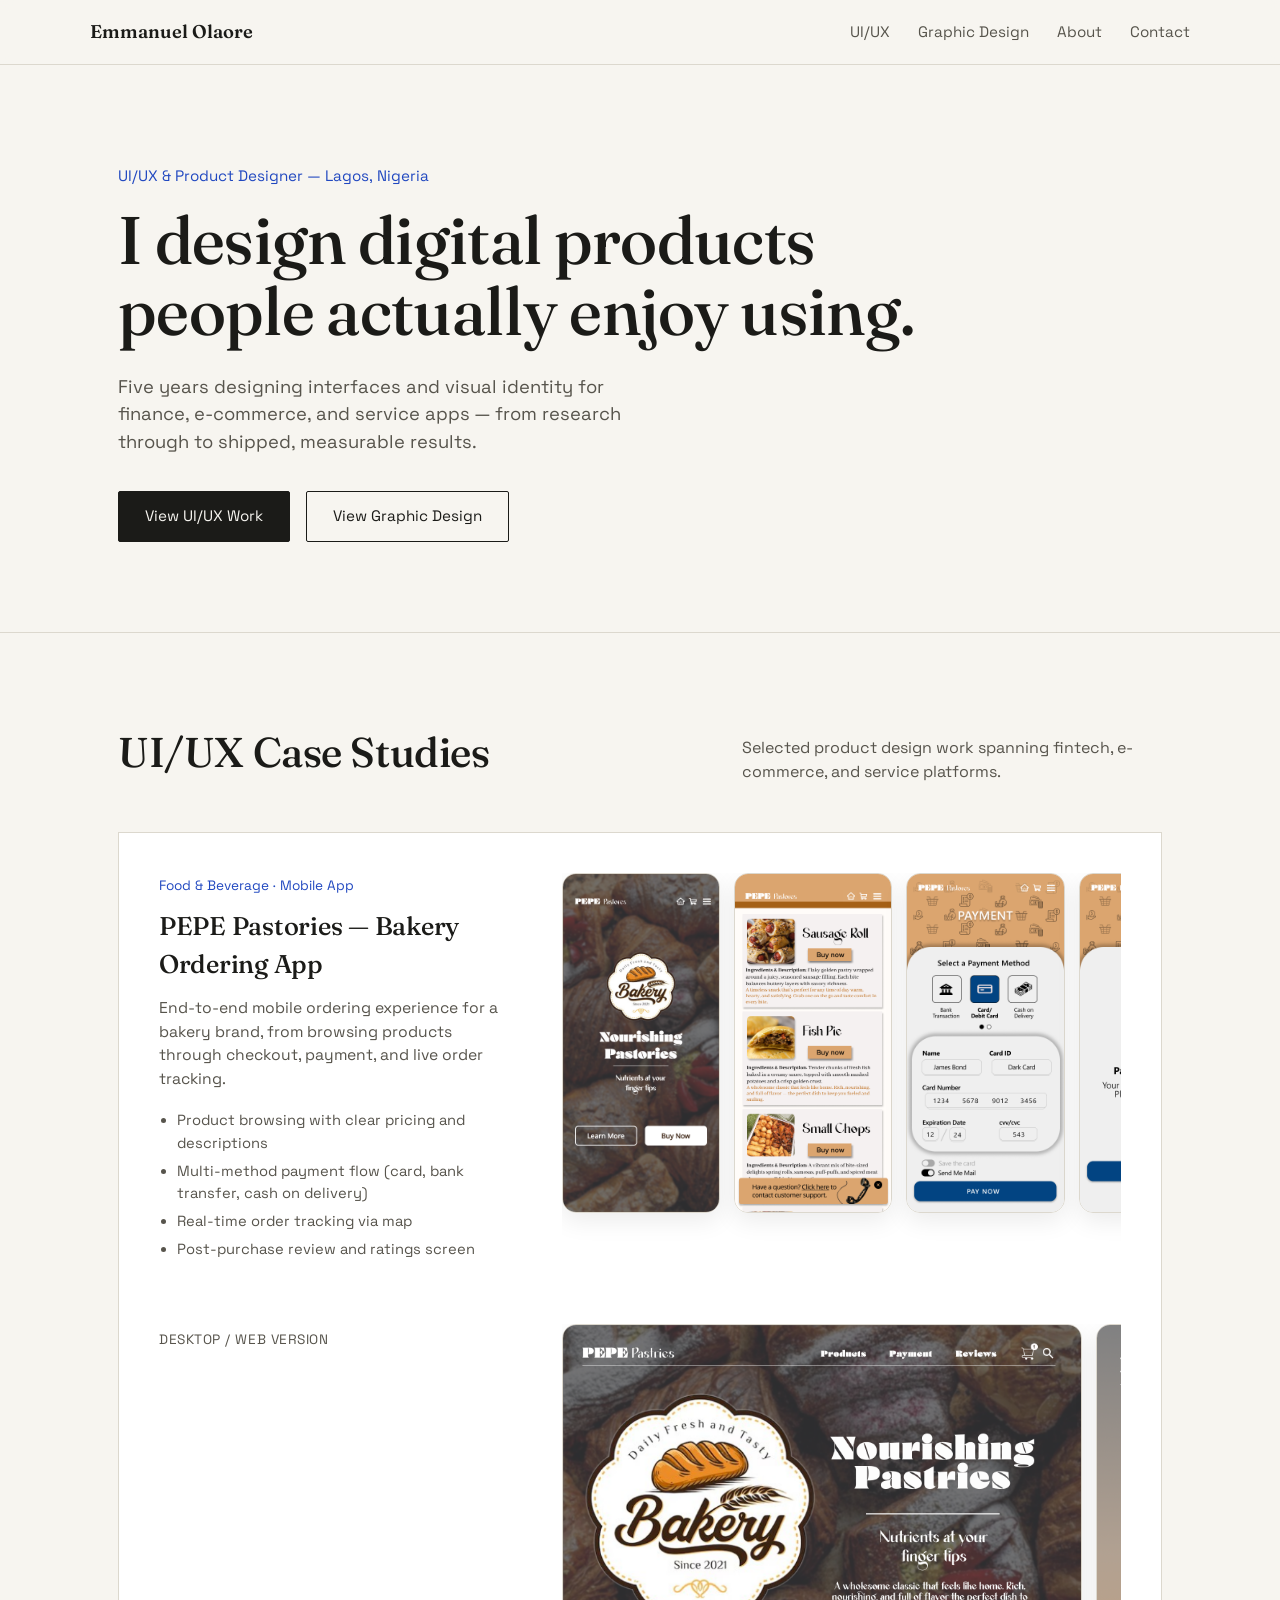
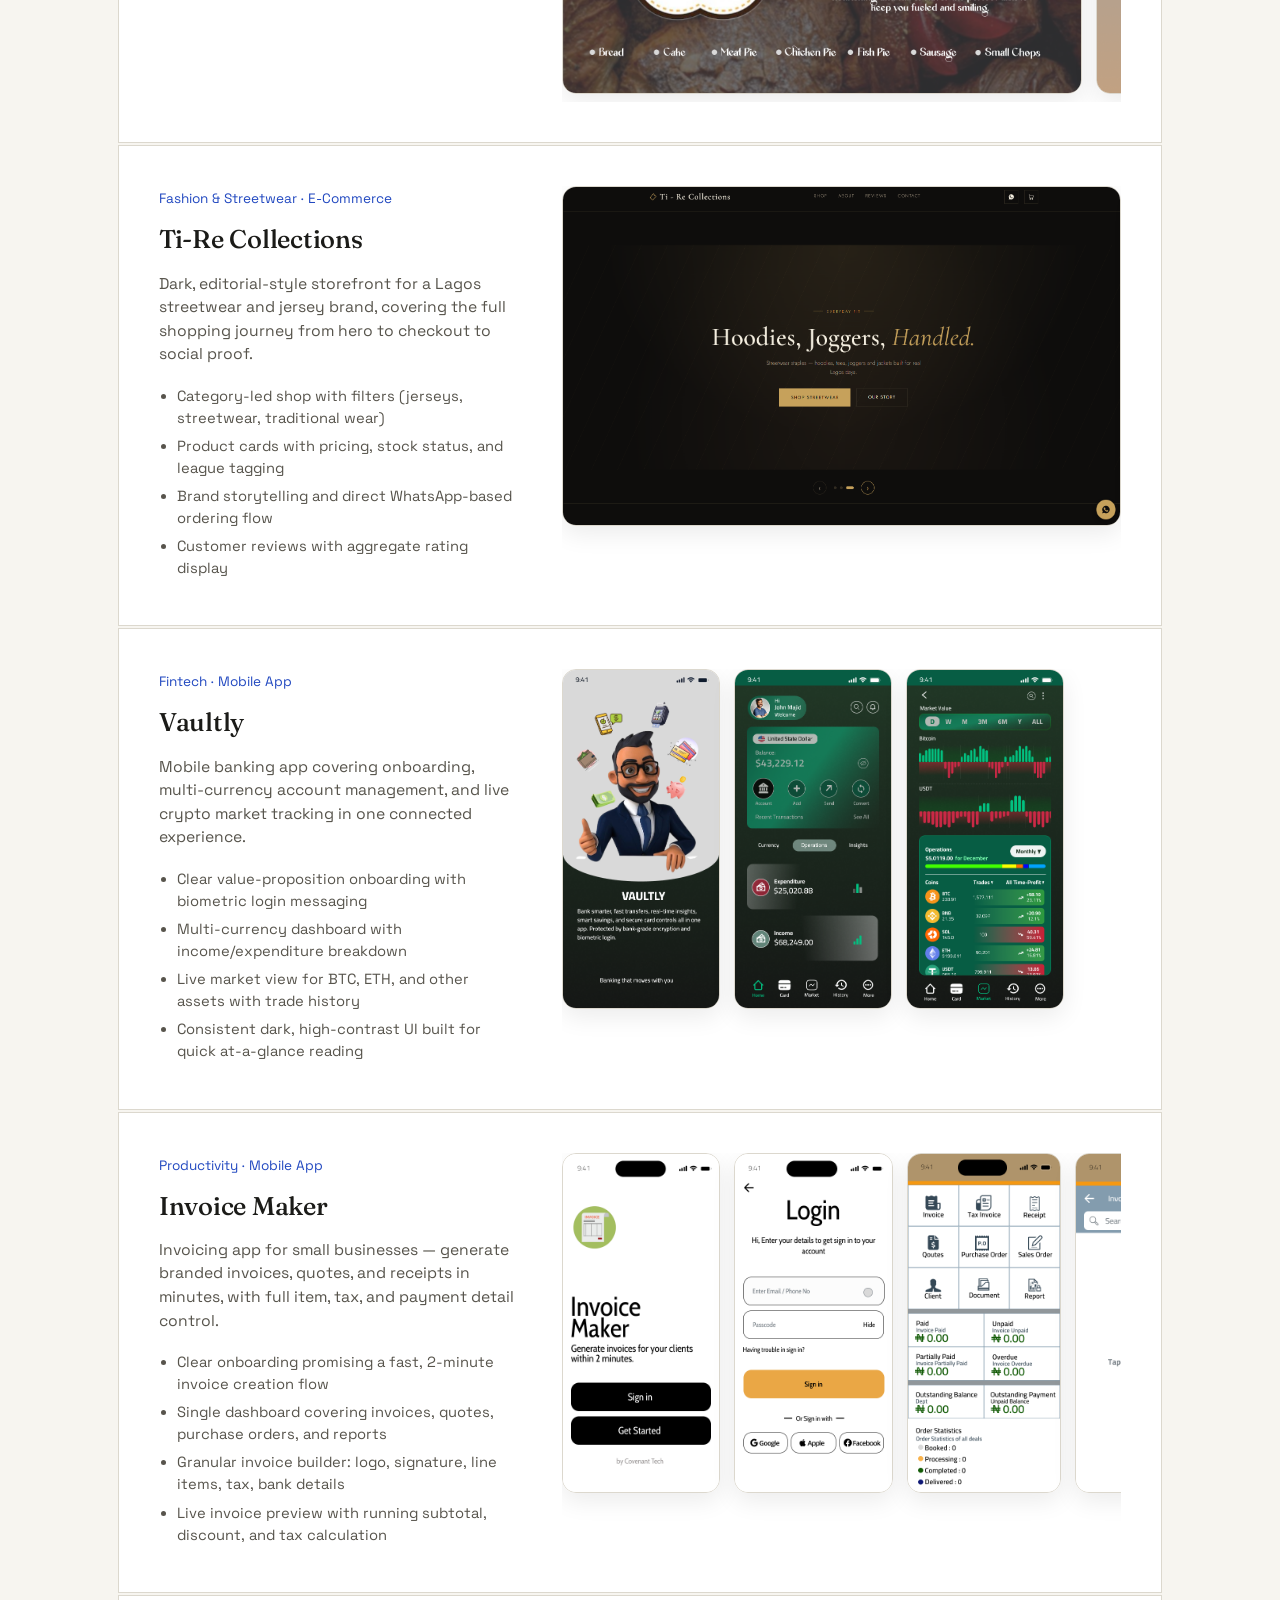
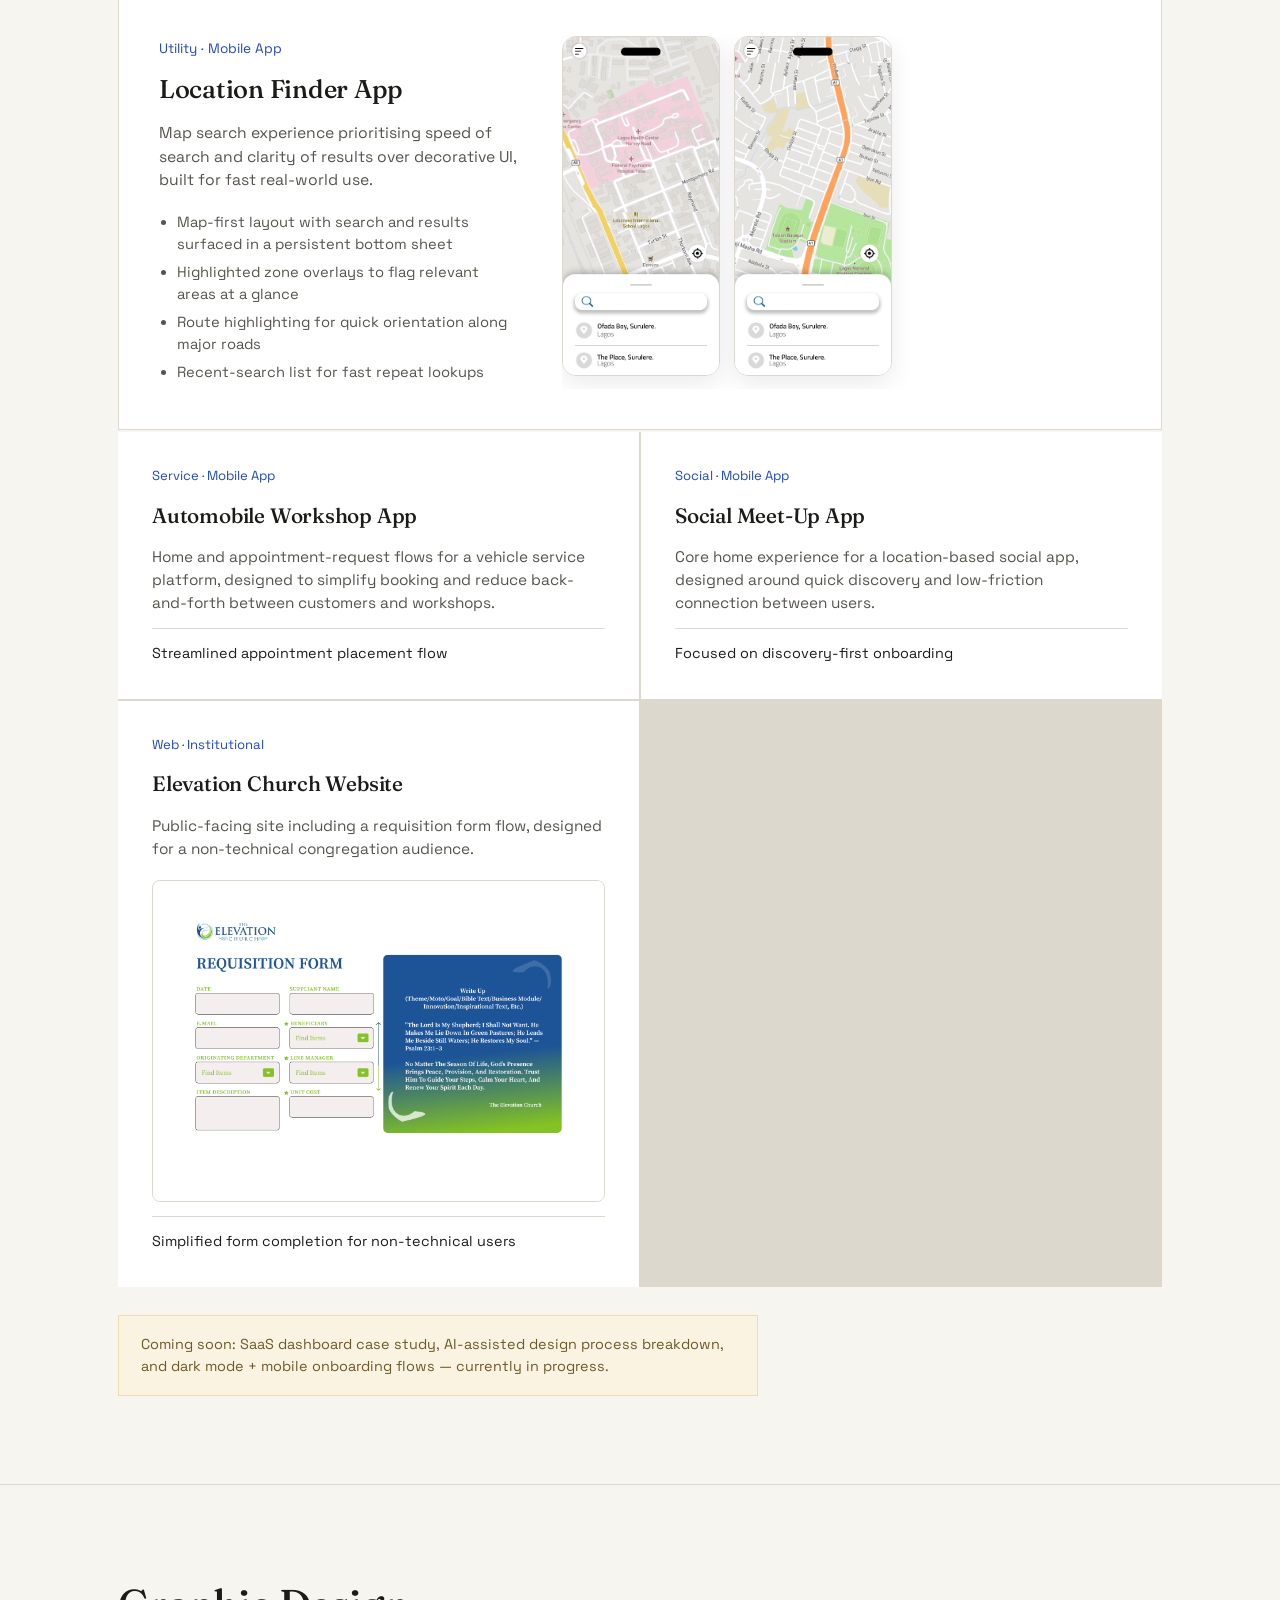
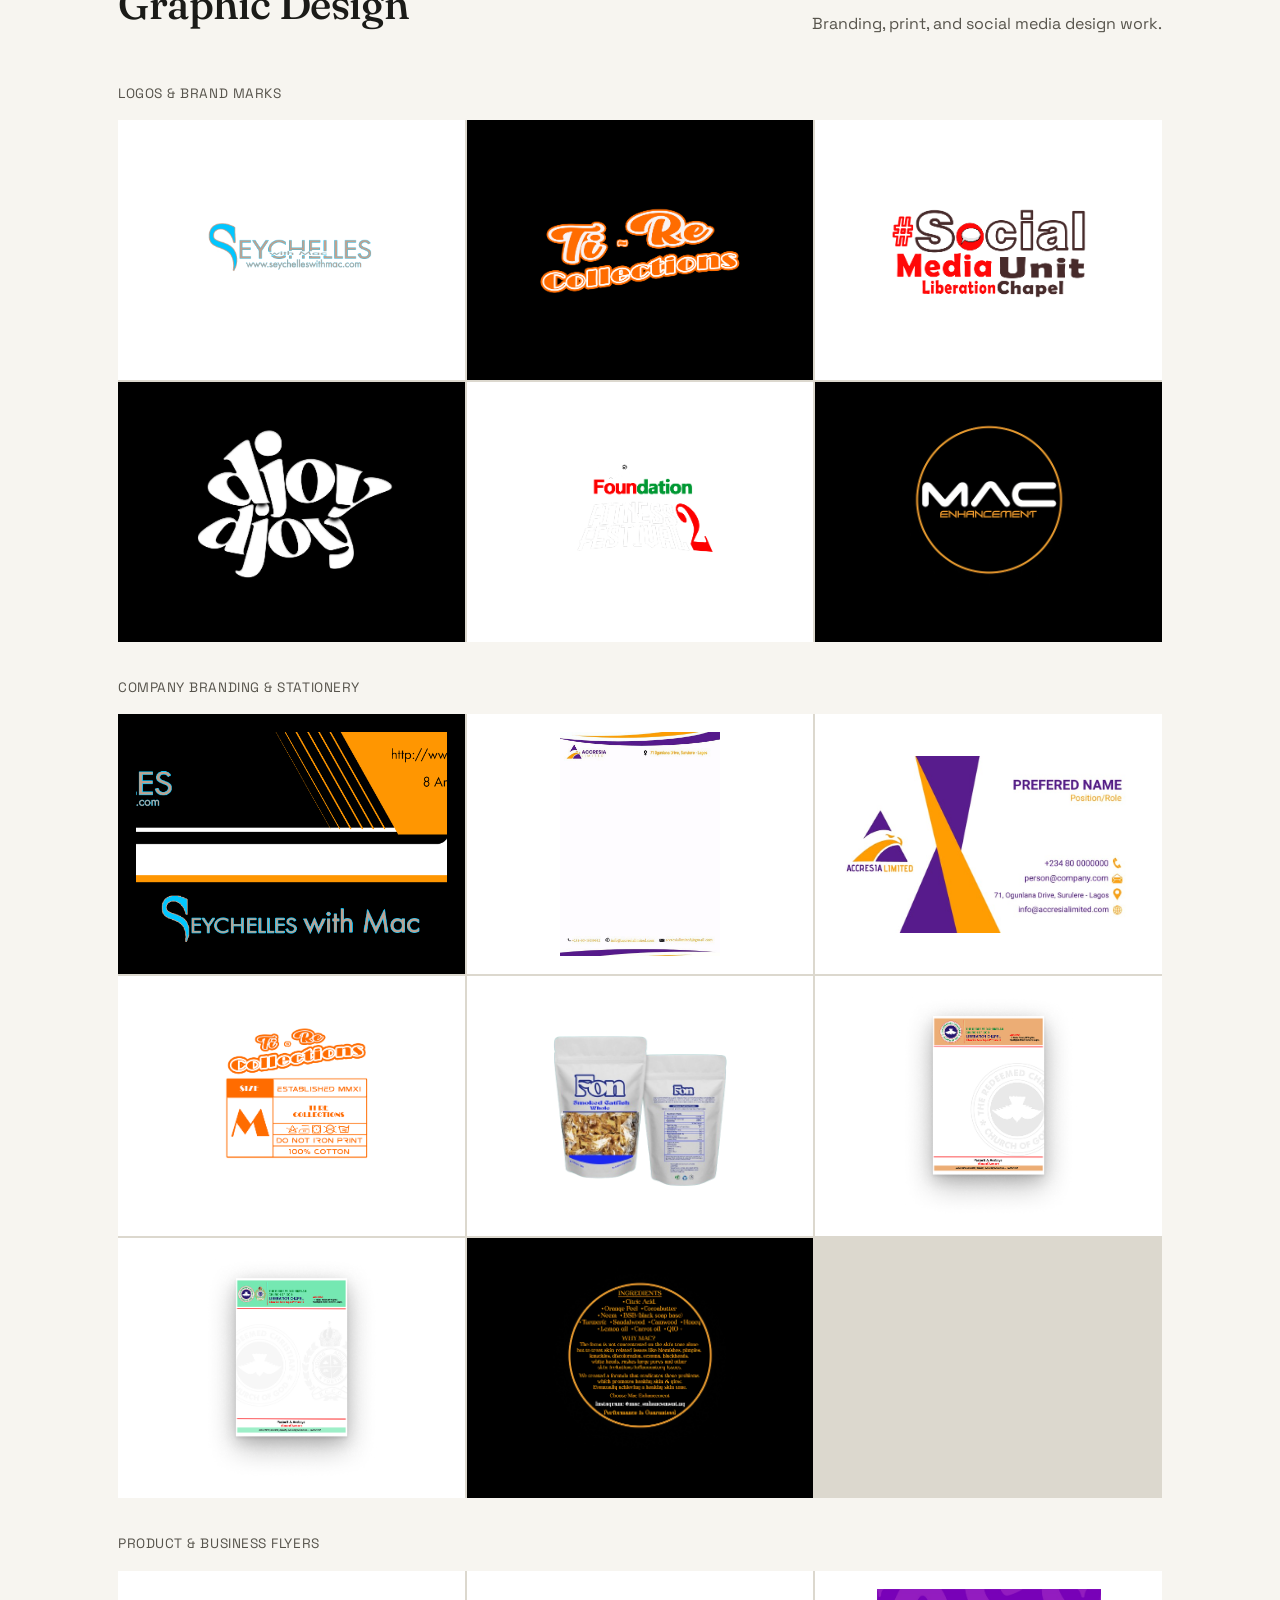
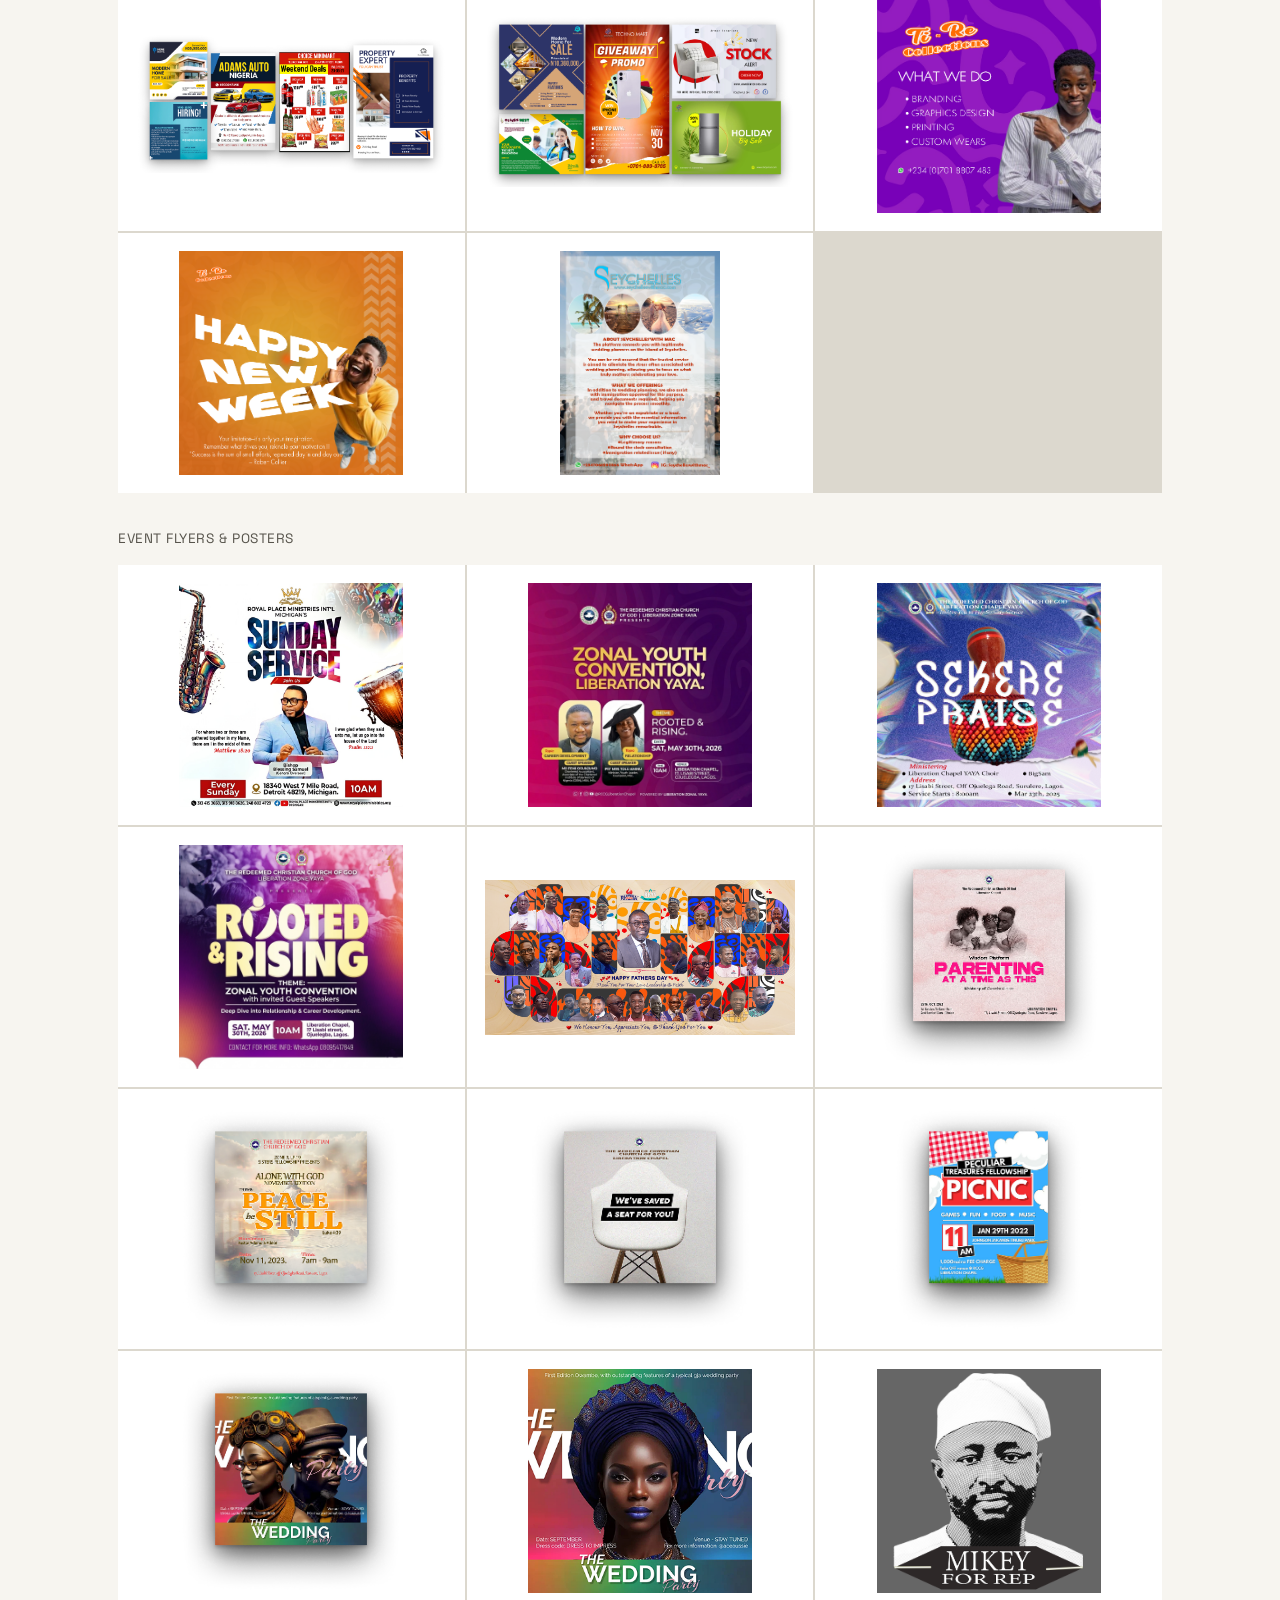
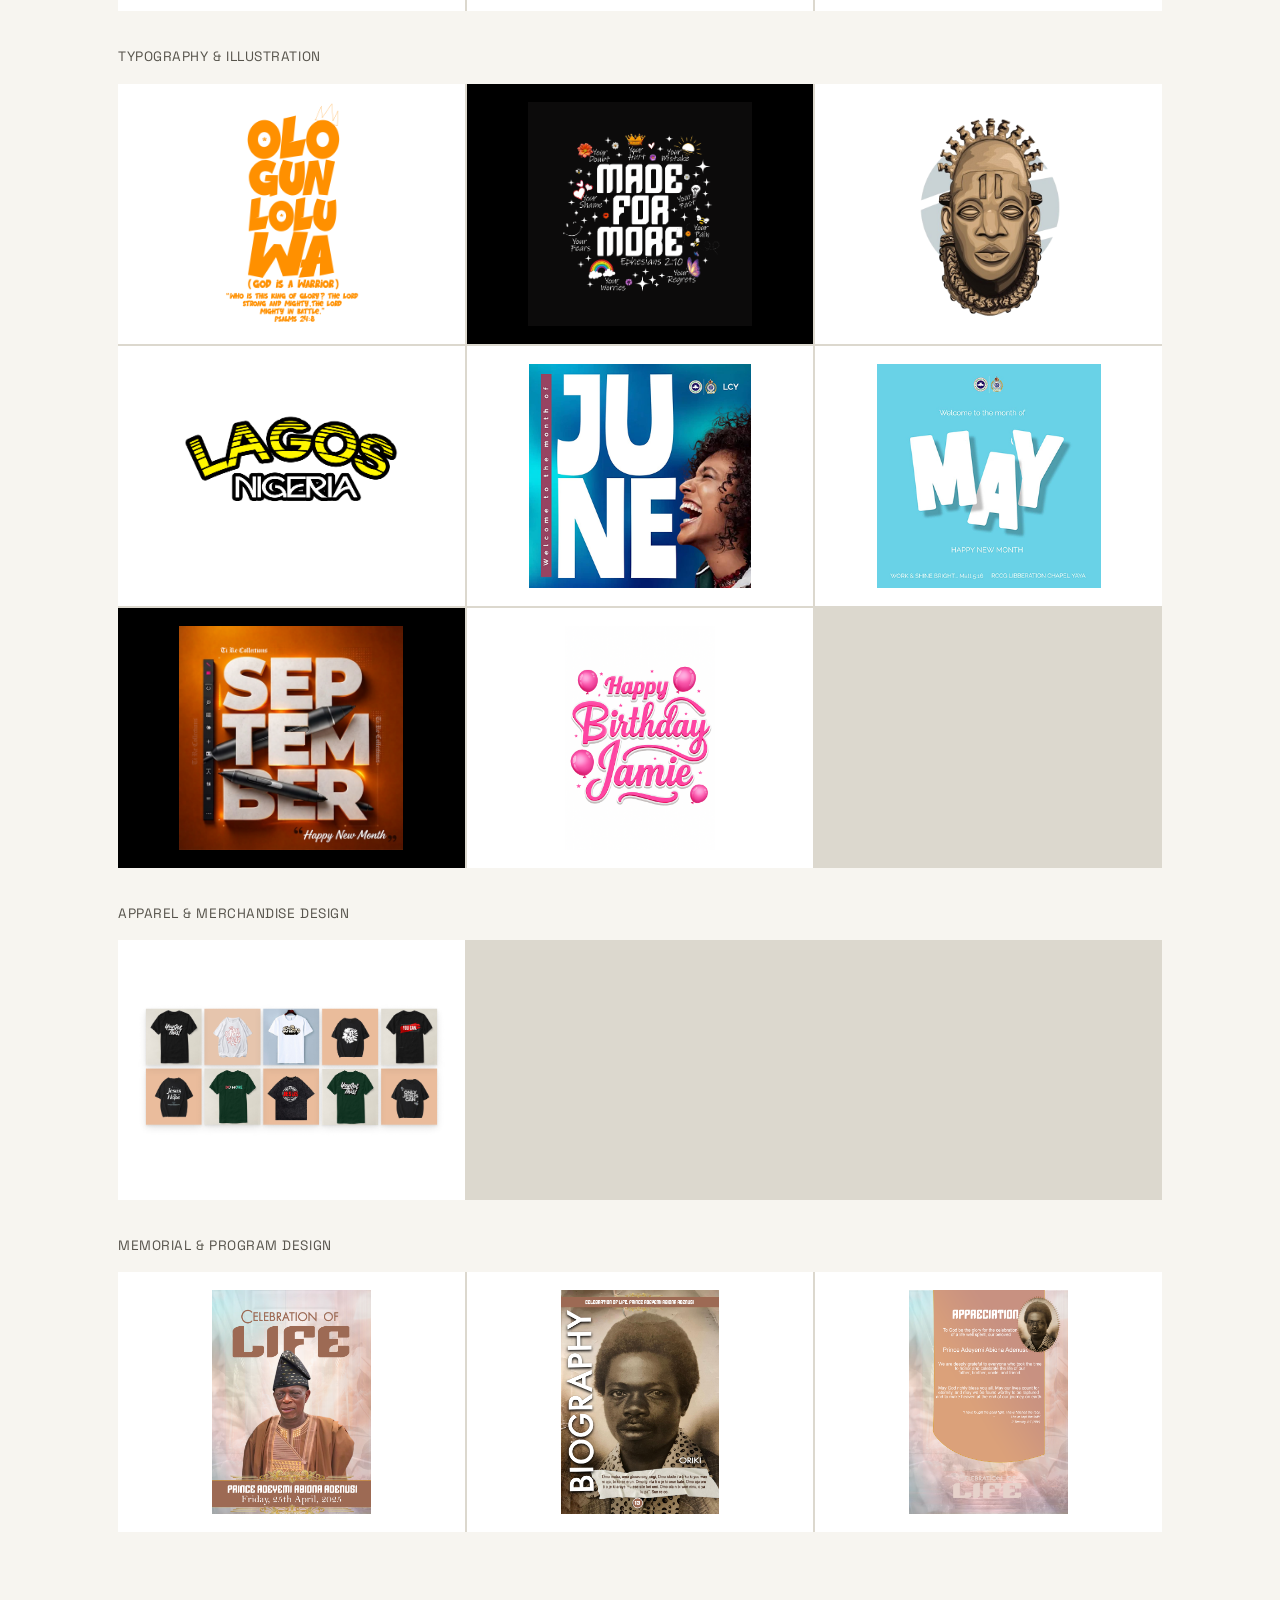
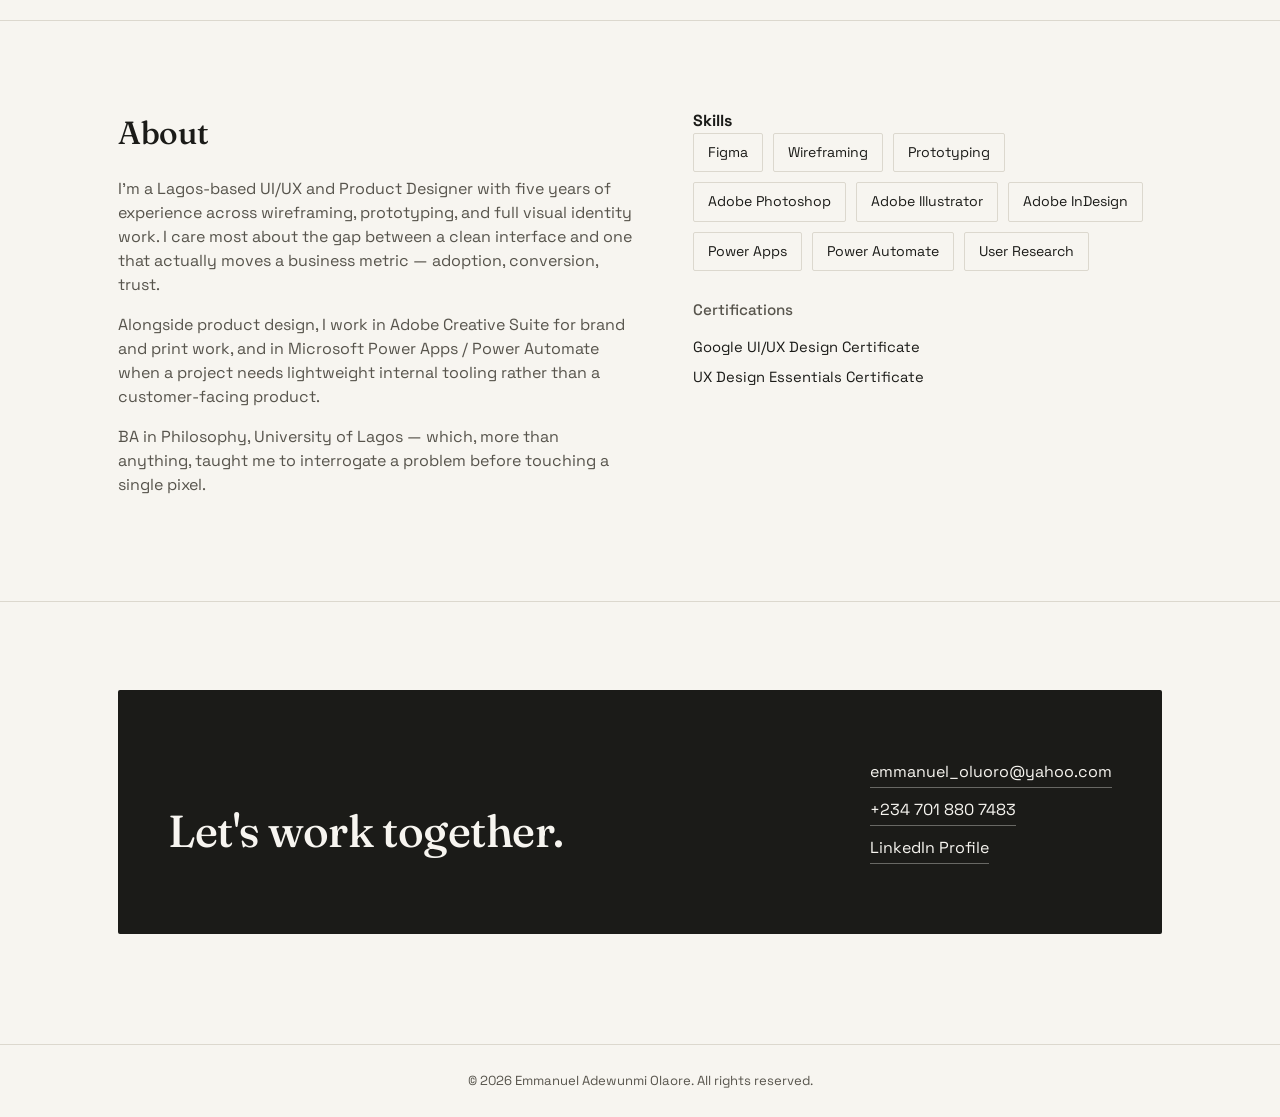
==== commit b9794edc: "Add files via upload" ====
--- a/index.html
+++ b/index.html
@@ -310,6 +310,24 @@
         <img src="images/invoicemaker-04-invoice-detail.png" alt="Invoice Maker completed invoice detail screen">
       </div>
     </div>
+    <div class="featured">
+      <div class="info">
+        <span class="tag">Utility · Mobile App</span>
+        <h3>Location Finder App</h3>
+        <p>Map search experience prioritising speed of search and clarity of results over decorative UI, built for fast real-world use.</p>
+        <ul>
+          <li>Map-first layout with search and results surfaced in a persistent bottom sheet</li>
+          <li>Highlighted zone overlays to flag relevant areas at a glance</li>
+          <li>Route highlighting for quick orientation along major roads</li>
+          <li>Recent-search list for fast repeat lookups</li>
+        </ul>
+      </div>
+      <div class="screens">
+        <img src="images/locationfinder-01-area-highlight.png" alt="Location Finder App map screen with highlighted area zone">
+        <img src="images/locationfinder-02-route-highlight.png" alt="Location Finder App map screen with highlighted route">
+      </div>
+    </div>
+
     <div class="grid">
       <div class="case">
         <span class="tag">Service · Mobile App</span>
@@ -322,12 +340,6 @@
         <h3>Social Meet-Up App</h3>
         <p>Core home experience for a location-based social app, designed around quick discovery and low-friction connection between users.</p>
         <div class="stat">Focused on discovery-first onboarding</div>
-      </div>
-      <div class="case">
-        <span class="tag">Utility · Mobile App</span>
-        <h3>Location Finder App</h3>
-        <p>Map search experience prioritising speed of search and clarity of results over decorative UI, built for fast real-world use.</p>
-        <div class="stat">Map-first search interaction model</div>
       </div>
       <div class="case">
         <span class="tag">Web · Institutional</span>
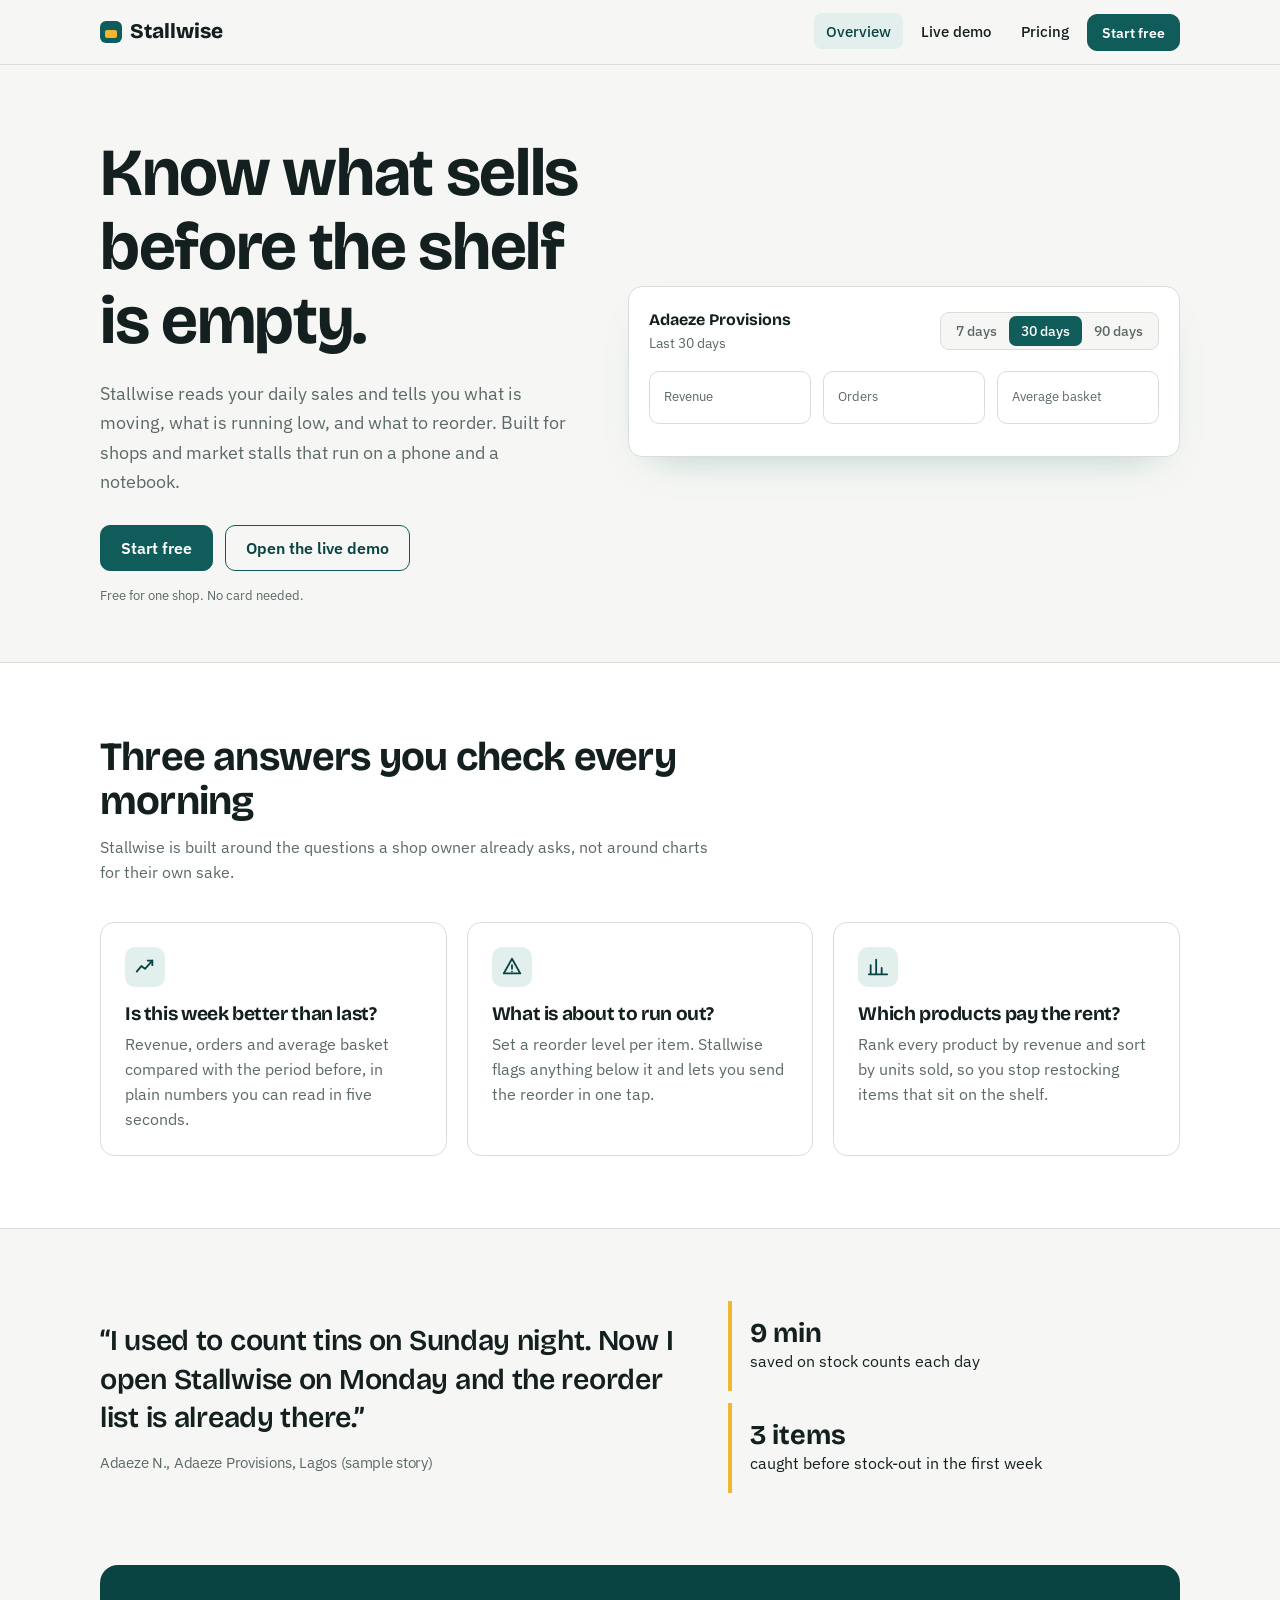
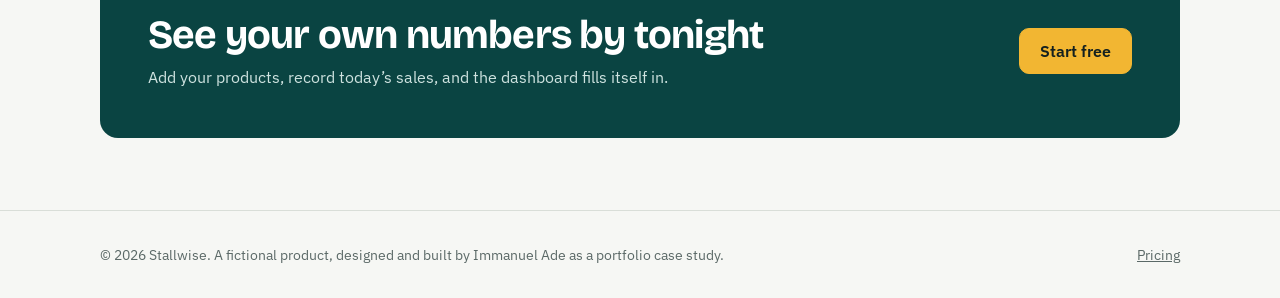
==== commit 6e80c37f: "stallwise/" ====
--- a/index.html
+++ b/index.html
@@ -1,615 +1,84 @@
-<!DOCTYPE html>
+<!doctype html>
 <html lang="en">
 <head>
-<meta charset="UTF-8">
-<meta name="viewport" content="width=device-width, initial-scale=1.0">
-<title>Emmanuel Olaore — UI/UX &amp; Graphic Designer</title>
-<meta name="description" content="Portfolio of Emmanuel Adewunmi Olaore (Immanuel Ade) — UI/UX and Graphic Designer based in Lagos, Nigeria.">
-<link rel="preconnect" href="https://fonts.googleapis.com">
-<link href="https://fonts.googleapis.com/css2?family=Fraunces:opsz,wght@9..144,300;9..144,500;9..144,600&family=Space+Grotesk:wght@400;500;700&display=swap" rel="stylesheet">
-<style>
-  :root{
-    --paper:#F7F5F0;
-    --ink:#1B1B18;
-    --ink-soft:#57544C;
-    --line:#DCD8CE;
-    --cobalt:#2148C0;
-    --amber:#E8A93B;
-    --panel:#FFFFFF;
-  }
-  *{box-sizing:border-box; margin:0; padding:0;}
-  html{scroll-behavior:smooth;}
-  body{
-    background:var(--paper);
-    color:var(--ink);
-    font-family:'Space Grotesk', sans-serif;
-    line-height:1.5;
-    -webkit-font-smoothing:antialiased;
-  }
-  h1,h2,h3,.display{
-    font-family:'Fraunces', serif;
-    font-weight:500;
-    letter-spacing:-0.01em;
-  }
-  a{color:inherit; text-decoration:none;}
-  img{max-width:100%; display:block;}
-  .wrap{max-width:1100px; margin:0 auto; padding:0 28px;}
-
-  /* Header */
-  header{
-    position:sticky; top:0; z-index:50;
-    background:rgba(247,245,240,0.9);
-    backdrop-filter:blur(6px);
-    border-bottom:1px solid var(--line);
-  }
-  .nav{
-    display:flex; align-items:center; justify-content:space-between;
-    padding:18px 0;
-  }
-  .nav .brand{font-family:'Fraunces', serif; font-weight:600; font-size:1.15rem;}
-  .nav ul{display:flex; gap:28px; list-style:none;}
-  .nav ul a{font-size:0.95rem; color:var(--ink-soft); transition:color .2s;}
-  .nav ul a:hover{color:var(--cobalt);}
-  .nav-toggle{display:none; background:none; border:0; font-size:1.4rem; cursor:pointer;}
-
-  /* Hero */
-  .hero{padding:100px 0 90px; border-bottom:1px solid var(--line);}
-  .hero .kicker{color:var(--cobalt); font-size:0.95rem; margin-bottom:18px;}
-  .hero h1{font-size:clamp(2.4rem, 5.5vw, 4.2rem); line-height:1.05; max-width:820px;}
-  .hero p.lede{
-    margin-top:26px; max-width:560px; font-size:1.15rem; color:var(--ink-soft);
-  }
-  .hero .actions{margin-top:36px; display:flex; gap:16px; flex-wrap:wrap;}
-  .btn{
-    display:inline-block; padding:13px 26px; border-radius:2px;
-    font-size:0.95rem; border:1px solid var(--ink);
-  }
-  .btn.primary{background:var(--ink); color:var(--paper);}
-  .btn.primary:hover{background:var(--cobalt); border-color:var(--cobalt);}
-  .btn.ghost:hover{border-color:var(--cobalt); color:var(--cobalt);}
-
-  /* Section shell */
-  section{padding:88px 0; border-bottom:1px solid var(--line);}
-  .section-head{
-    display:flex; justify-content:space-between; align-items:flex-end;
-    gap:24px; margin-bottom:48px; flex-wrap:wrap;
-  }
-  .section-head h2{font-size:clamp(1.8rem, 3.5vw, 2.6rem);}
-  .section-head p{color:var(--ink-soft); max-width:420px;}
-
-  /* Case study cards */
-  .grid{display:grid; grid-template-columns:repeat(2, 1fr); gap:2px; background:var(--line);}
-  .case{
-    background:var(--panel); padding:34px; display:flex; flex-direction:column; gap:14px;
-    transition:background .25s;
-  }
-  .case:hover{background:#FBFAF7;}
-  .case .tag{font-size:0.82rem; color:var(--cobalt);}
-  .case h3{font-size:1.3rem; font-weight:500;}
-  .case p{color:var(--ink-soft); font-size:0.96rem;}
-  .case .stat{
-    margin-top:auto; padding-top:14px; border-top:1px solid var(--line);
-    font-size:0.9rem; color:var(--ink);
-  }
-  .case .stat b{color:var(--amber);}
-
-  /* Graphic design gallery */
-  .gallery{display:grid; grid-template-columns:repeat(3, 1fr); gap:2px; background:var(--line);}
-  .tile{
-    background:var(--panel); aspect-ratio:4/3; display:flex; align-items:center; justify-content:center;
-    flex-direction:column; gap:8px; padding:20px; text-align:center;
-  }
-  .tile .glyph{
-    width:44px; height:44px; border-radius:50%; border:1.5px solid var(--ink);
-    display:flex; align-items:center; justify-content:center; font-family:'Fraunces', serif;
-  }
-  .tile span{font-size:0.9rem; color:var(--ink-soft);}
-  .tile strong{font-size:1rem; font-weight:500;}
-  .tile.img-tile{padding:0; position:relative; overflow:hidden;}
-  .tile.img-tile img{
-    width:100%; height:100%; object-fit:contain; background:#fff; padding:18px;
-  }
-  .tile.img-tile.dark img{background:#000;}
-  .tile.img-tile .caption{
-    position:absolute; bottom:0; left:0; right:0; padding:10px 14px;
-    background:rgba(27,27,24,0.82); color:#F7F5F0; font-size:0.82rem;
-    opacity:0; transition:opacity .2s;
-  }
-  .tile.img-tile:hover .caption{opacity:1;}
-  .gallery-subhead{
-    font-size:0.85rem; text-transform:uppercase; letter-spacing:0.04em;
-    color:var(--ink-soft); margin:36px 0 16px;
-  }
-  .gallery-subhead:first-of-type{margin-top:0;}
-  .note{
-    margin-top:28px; padding:18px 22px; background:#FBF3E1; border:1px solid #EFDDAF;
-    font-size:0.9rem; color:#6B5A28; max-width:640px;
-  }
-
-  /* Featured case study with screens */
-  .featured{
-    background:var(--panel); border:1px solid var(--line); margin-bottom:2px;
-    padding:40px; display:grid; grid-template-columns:0.9fr 1.4fr; gap:44px;
-  }
-  .featured .info .tag{color:var(--cobalt); font-size:0.85rem;}
-  .featured .info h3{font-size:1.6rem; margin-top:10px;}
-  .featured .info p{color:var(--ink-soft); margin-top:14px; font-size:0.98rem;}
-  .featured .info ul{margin-top:18px; padding-left:18px; color:var(--ink-soft); font-size:0.92rem;}
-  .featured .info ul li{margin-bottom:6px;}
-  .screens{
-    display:flex; gap:14px; overflow-x:auto; padding-bottom:8px;
-    scrollbar-width:thin;
-  }
-  .screens img{
-    height:340px; width:auto; border-radius:14px; border:1px solid var(--line);
-    flex:0 0 auto; box-shadow:0 8px 24px rgba(0,0,0,0.08);
-  }
-  @media (max-width:760px){
-    .featured{grid-template-columns:1fr; padding:26px;}
-    .screens img{height:260px;}
-  }
-
-  /* About */
-  .about-grid{display:grid; grid-template-columns:1.1fr 1fr; gap:60px; align-items:start;}
-  .about-grid p{color:var(--ink-soft); margin-bottom:16px; max-width:520px;}
-  .skills{list-style:none; display:flex; flex-wrap:wrap; gap:10px;}
-  .skills li{
-    border:1px solid var(--line); padding:8px 14px; font-size:0.88rem; border-radius:2px;
-  }
-  .cert{margin-top:28px;}
-  .cert h4{font-size:0.95rem; margin-bottom:10px; color:var(--ink-soft); font-weight:500; font-family:'Space Grotesk',sans-serif;}
-  .cert ul{list-style:none; font-size:0.92rem;}
-  .cert li{padding:4px 0;}
-
-  /* Contact */
-  .contact{padding-bottom:110px;}
-  .contact-inner{
-    background:var(--ink); color:var(--paper); padding:70px 50px; border-radius:2px;
-    display:flex; justify-content:space-between; align-items:flex-end; flex-wrap:wrap; gap:30px;
-  }
-  .contact-inner h2{font-size:clamp(1.9rem,4vw,2.8rem); color:var(--paper); max-width:480px;}
-  .contact-links{display:flex; flex-direction:column; gap:10px; font-size:1rem;}
-  .contact-links a{border-bottom:1px solid rgba(247,245,240,0.35); padding-bottom:3px; width:fit-content;}
-  .contact-links a:hover{border-color:var(--amber); color:var(--amber);}
-
-  footer{padding:26px 0; text-align:center; font-size:0.82rem; color:var(--ink-soft);}
-
-  @media (max-width:760px){
-    .nav ul{
-      position:fixed; top:64px; left:0; right:0; background:var(--paper);
-      flex-direction:column; padding:20px 28px; border-bottom:1px solid var(--line);
-      display:none;
-    }
-    .nav ul.open{display:flex;}
-    .nav-toggle{display:block;}
-    .grid, .gallery{grid-template-columns:1fr;}
-    .about-grid{grid-template-columns:1fr;}
-    .contact-inner{flex-direction:column; align-items:flex-start; padding:44px 26px;}
-  }
-</style>
+<meta charset="utf-8">
+<meta name="viewport" content="width=device-width,initial-scale=1">
+<title>Stallwise | Know what sells in your shop</title>
+<meta name="description" content="Stallwise turns your daily sales into clear numbers: what sold, what is running out, and what to reorder.">
+<link rel="preconnect" href="https://fonts.googleapis.com"><link rel="preconnect" href="https://fonts.gstatic.com" crossorigin>
+<link href="https://fonts.googleapis.com/css2?family=Bricolage+Grotesque:opsz,wght@12..96,500;12..96,700;12..96,800&family=IBM+Plex+Sans:wght@400;500;600&display=swap" rel="stylesheet">
+<link rel="stylesheet" href="styles.css">
 </head>
 <body>
+<a class="skip" href="#main">Skip to content</a>
+<header class="nav"><div class="wrap">
+  <a class="logo" href="index.html"><i></i>Stallwise</a>
+  <nav aria-label="Main"><ul>
+    <li><a class="link" href="index.html" aria-current="page">Overview</a></li>
+    <li><a class="link" href="dashboard.html">Live demo</a></li>
+    <li><a class="link" href="pricing.html">Pricing</a></li>
+    <li class="hide-s"><a class="btn sm" href="pricing.html#start">Start free</a></li>
+  </ul></nav>
+</div></header>
 
-<header>
-  <div class="wrap nav">
-    <a class="brand" href="#top">Emmanuel Olaore</a>
-    <button class="nav-toggle" id="navToggle" aria-label="Toggle menu">☰</button>
-    <ul id="navMenu">
-      <li><a href="#work">UI/UX</a></li>
-      <li><a href="#graphic">Graphic Design</a></li>
-      <li><a href="#about">About</a></li>
-      <li><a href="#contact">Contact</a></li>
-    </ul>
+<main id="main">
+<section class="hero"><div class="wrap grid">
+  <div>
+    <h1>Know what sells before the shelf is empty.</h1>
+    <p class="lead">Stallwise reads your daily sales and tells you what is moving, what is running low, and what to reorder. Built for shops and market stalls that run on a phone and a notebook.</p>
+    <div class="actions">
+      <a class="btn" href="pricing.html#start">Start free</a>
+      <a class="btn ghost" href="dashboard.html">Open the live demo</a>
+    </div>
+    <small>Free for one shop. No card needed.</small>
   </div>
-</header>
-
-<section class="hero" id="top">
-  <div class="wrap">
-    <p class="kicker">UI/UX &amp; Product Designer — Lagos, Nigeria</p>
-    <h1>I design digital products people actually enjoy using.</h1>
-    <p class="lede">Five years designing interfaces and visual identity for finance, e-commerce, and service apps — from research through to shipped, measurable results.</p>
-    <div class="actions">
-      <a class="btn primary" href="#work">View UI/UX Work</a>
-      <a class="btn ghost" href="#graphic">View Graphic Design</a>
-    </div>
-  </div>
-</section>
-
-<section id="work">
-  <div class="wrap">
-    <div class="section-head">
-      <h2>UI/UX Case Studies</h2>
-      <p>Selected product design work spanning fintech, e-commerce, and service platforms.</p>
-    </div>
-    <div class="featured">
-      <div class="info">
-        <span class="tag">Food &amp; Beverage · Mobile App</span>
-        <h3>PEPE Pastories — Bakery Ordering App</h3>
-        <p>End-to-end mobile ordering experience for a bakery brand, from browsing products through checkout, payment, and live order tracking.</p>
-        <ul>
-          <li>Product browsing with clear pricing and descriptions</li>
-          <li>Multi-method payment flow (card, bank transfer, cash on delivery)</li>
-          <li>Real-time order tracking via map</li>
-          <li>Post-purchase review and ratings screen</li>
-        </ul>
-      </div>
-      <div class="screens">
-        <img src="images/pastries-01-home.png" alt="PEPE Pastories home screen">
-        <img src="images/pastries-03-product.png" alt="Product details screen">
-        <img src="images/pastries-04-payment-method.png" alt="Payment method selection screen">
-        <img src="images/pastries-05-payment-success.png" alt="Payment success confirmation screen">
-        <img src="images/pastries-06-order-tracking.png" alt="Live order tracking map screen">
-        <img src="images/pastries-07-reviews.png" alt="Customer reviews screen">
-      </div>
-      <p style="margin-top:20px; font-size:0.85rem; color:var(--ink-soft); text-transform:uppercase; letter-spacing:0.04em;">Desktop / Web Version</p>
-      <div class="screens" style="margin-top:14px;">
-        <img src="images/pastries-web-01-home.png" alt="PEPE Pastries desktop home page" style="height:auto; width:520px;">
-        <img src="images/pastries-web-02-product.png" alt="PEPE Pastries desktop product page" style="height:auto; width:520px;">
-        <img src="images/pastries-web-03-payment.png" alt="PEPE Pastries desktop payment page" style="height:auto; width:340px;">
+  <div class="panel demo" aria-label="Interactive sales preview">
+    <div class="demo-head">
+      <div><b style="font-family:var(--font-d)">Adaeze Provisions</b><div style="color:var(--muted);font-size:.85rem" data-rangelabel>Last 30 days</div></div>
+      <div class="seg" data-range role="group" aria-label="Date range">
+        <button type="button" data-n="7" aria-pressed="false">7 days</button>
+        <button type="button" data-n="30" aria-pressed="true">30 days</button>
+        <button type="button" data-n="90" aria-pressed="false">90 days</button>
       </div>
     </div>
+    <div class="kpis">
+      <div class="kpi" data-kpi="rev"><span>Revenue</span><b class="v"></b><div class="d"></div></div>
+      <div class="kpi" data-kpi="ord"><span>Orders</span><b class="v"></b><div class="d"></div></div>
+      <div class="kpi" data-kpi="aov"><span>Average basket</span><b class="v"></b><div class="d"></div></div>
+    </div>
+    <div class="chartbox" data-chart></div>
+  </div>
+</div></section>
 
-    <div class="featured">
-      <div class="info">
-        <span class="tag">Fashion &amp; Streetwear · E-Commerce</span>
-        <h3>Ti-Re Collections</h3>
-        <p>Dark, editorial-style storefront for a Lagos streetwear and jersey brand, covering the full shopping journey from hero to checkout to social proof.</p>
-        <ul>
-          <li>Category-led shop with filters (jerseys, streetwear, traditional wear)</li>
-          <li>Product cards with pricing, stock status, and league tagging</li>
-          <li>Brand storytelling and direct WhatsApp-based ordering flow</li>
-          <li>Customer reviews with aggregate rating display</li>
-        </ul>
-      </div>
-      <div class="screens">
-        <img src="images/tire-01-hero.png" alt="Ti-Re Collections hero section">
-        <img src="images/tire-02-featured-jerseys.png" alt="Ti-Re Collections featured jerseys section">
-        <img src="images/tire-03-shop-collection.png" alt="Ti-Re Collections shop the collection grid">
-        <img src="images/tire-04-about-contact.png" alt="Ti-Re Collections about and contact section">
-        <img src="images/tire-05-reviews.png" alt="Ti-Re Collections customer reviews section">
-      </div>
-    </div>
+<section class="block alt" aria-labelledby="f-h"><div class="wrap">
+  <div class="sec-head"><h2 id="f-h">Three answers you check every morning</h2><p>Stallwise is built around the questions a shop owner already asks, not around charts for their own sake.</p></div>
+  <div class="cols3">
+    <article class="panel feat"><div class="ico"><svg viewBox="0 0 24 24"><path d="M3 17l5-6 4 3 8-9"/><path d="M15 5h5v5"/></svg></div><h3>Is this week better than last?</h3><p>Revenue, orders and average basket compared with the period before, in plain numbers you can read in five seconds.</p></article>
+    <article class="panel feat"><div class="ico"><svg viewBox="0 0 24 24"><path d="M12 3l9 16H3z"/><path d="M12 10v4M12 17v.01"/></svg></div><h3>What is about to run out?</h3><p>Set a reorder level per item. Stallwise flags anything below it and lets you send the reorder in one tap.</p></article>
+    <article class="panel feat"><div class="ico"><svg viewBox="0 0 24 24"><path d="M4 20V10M10 20V4M16 20v-7M22 20H2"/></svg></div><h3>Which products pay the rent?</h3><p>Rank every product by revenue and sort by units sold, so you stop restocking items that sit on the shelf.</p></article>
+  </div>
+</div></section>
 
-    <div class="featured">
-      <div class="info">
-        <span class="tag">Fintech · Mobile App</span>
-        <h3>Vaultly</h3>
-        <p>Mobile banking app covering onboarding, multi-currency account management, and live crypto market tracking in one connected experience.</p>
-        <ul>
-          <li>Clear value-proposition onboarding with biometric login messaging</li>
-          <li>Multi-currency dashboard with income/expenditure breakdown</li>
-          <li>Live market view for BTC, ETH, and other assets with trade history</li>
-          <li>Consistent dark, high-contrast UI built for quick at-a-glance reading</li>
-        </ul>
-      </div>
-      <div class="screens">
-        <img src="images/vaultly-01-onboarding.png" alt="Vaultly onboarding screen">
-        <img src="images/vaultly-02-dashboard.png" alt="Vaultly account dashboard screen">
-        <img src="images/vaultly-03-market.png" alt="Vaultly crypto market tracking screen">
-      </div>
-    </div>
+<section class="block" aria-labelledby="q-h"><div class="wrap quote">
+  <div>
+    <h2 id="q-h" class="sr" style="position:absolute;left:-999px">What shop owners say</h2>
+    <blockquote>&ldquo;I used to count tins on Sunday night. Now I open Stallwise on Monday and the reorder list is already there.&rdquo;<cite>Adaeze N., Adaeze Provisions, Lagos (sample story)</cite></blockquote>
+  </div>
+  <div class="stats">
+    <div><b>9 min</b>saved on stock counts each day</div>
+    <div><b>3 items</b>caught before stock-out in the first week</div>
+  </div>
+</div></section>
 
-    <div class="featured">
-      <div class="info">
-        <span class="tag">Productivity · Mobile App</span>
-        <h3>Invoice Maker</h3>
-        <p>Invoicing app for small businesses — generate branded invoices, quotes, and receipts in minutes, with full item, tax, and payment detail control.</p>
-        <ul>
-          <li>Clear onboarding promising a fast, 2-minute invoice creation flow</li>
-          <li>Single dashboard covering invoices, quotes, purchase orders, and reports</li>
-          <li>Granular invoice builder: logo, signature, line items, tax, bank details</li>
-          <li>Live invoice preview with running subtotal, discount, and tax calculation</li>
-        </ul>
-      </div>
-      <div class="screens">
-        <img src="images/invoicemaker-01-landing.png" alt="Invoice Maker landing screen">
-        <img src="images/invoicemaker-02-login.png" alt="Invoice Maker login screen">
-        <img src="images/invoicemaker-03-dashboard.png" alt="Invoice Maker dashboard screen">
-        <img src="images/invoicemaker-06-invoice-empty.png" alt="Invoice Maker empty invoice list screen">
-        <img src="images/invoicemaker-05-add-item.png" alt="Invoice Maker add and edit item screen">
-        <img src="images/invoicemaker-04-invoice-detail.png" alt="Invoice Maker completed invoice detail screen">
-      </div>
-    </div>
-    <div class="featured">
-      <div class="info">
-        <span class="tag">Utility · Mobile App</span>
-        <h3>Location Finder App</h3>
-        <p>Map search experience prioritising speed of search and clarity of results over decorative UI, built for fast real-world use.</p>
-        <ul>
-          <li>Map-first layout with search and results surfaced in a persistent bottom sheet</li>
-          <li>Highlighted zone overlays to flag relevant areas at a glance</li>
-          <li>Route highlighting for quick orientation along major roads</li>
-          <li>Recent-search list for fast repeat lookups</li>
-        </ul>
-      </div>
-      <div class="screens">
-        <img src="images/locationfinder-01-area-highlight.png" alt="Location Finder App map screen with highlighted area zone">
-        <img src="images/locationfinder-02-route-highlight.png" alt="Location Finder App map screen with highlighted route">
-      </div>
-    </div>
+<section class="block" style="padding-top:0"><div class="wrap">
+  <div class="cta-band">
+    <div><h2>See your own numbers by tonight</h2><p>Add your products, record today&rsquo;s sales, and the dashboard fills itself in.</p></div>
+    <a class="btn gold" href="pricing.html#start">Start free</a>
+  </div>
+</div></section>
+</main>
 
-    <div class="grid">
-      <div class="case">
-        <span class="tag">Service · Mobile App</span>
-        <h3>Automobile Workshop App</h3>
-        <p>Home and appointment-request flows for a vehicle service platform, designed to simplify booking and reduce back-and-forth between customers and workshops.</p>
-        <div class="stat">Streamlined appointment placement flow</div>
-      </div>
-      <div class="case">
-        <span class="tag">Social · Mobile App</span>
-        <h3>Social Meet-Up App</h3>
-        <p>Core home experience for a location-based social app, designed around quick discovery and low-friction connection between users.</p>
-        <div class="stat">Focused on discovery-first onboarding</div>
-      </div>
-      <div class="case">
-        <span class="tag">Web · Institutional</span>
-        <h3>Elevation Church Website</h3>
-        <p>Public-facing site including a requisition form flow, designed for a non-technical congregation audience.</p>
-        <img src="images/elevation-church-requisition-form.png" alt="Elevation Church requisition form screen" style="border-radius:8px; border:1px solid var(--line); margin-top:6px;">
-        <div class="stat">Simplified form completion for non-technical users</div>
-      </div>
-    </div>
-    <div class="note">Coming soon: SaaS dashboard case study, AI-assisted design process breakdown, and dark mode + mobile onboarding flows — currently in progress.</div>
-  </div>
-</section>
-
-<section id="graphic">
-  <div class="wrap">
-    <div class="section-head">
-      <h2>Graphic Design</h2>
-      <p>Branding, print, and social media design work.</p>
-    </div>
-
-    <p class="gallery-subhead">Logos &amp; Brand Marks</p>
-    <div class="gallery">
-      <div class="tile img-tile">
-        <img src="images/gd-01-seychelles-logo.png" alt="Seychelles with Mac logo design">
-        <div class="caption">Seychelles with Mac — Logo</div>
-      </div>
-      <div class="tile img-tile dark">
-        <img src="images/gd-03-tire-logo.png" alt="Ti-Re Collections logo design">
-        <div class="caption">Ti-Re Collections — Logo</div>
-      </div>
-      <div class="tile img-tile">
-        <img src="images/gd-05-social-media-unit-logo.png" alt="Social Media Unit Liberation Chapel logo design">
-        <div class="caption">Liberation Chapel — Social Media Unit Logo</div>
-      </div>
-      <div class="tile img-tile dark">
-        <img src="images/gd-07-djoy-logo.png" alt="Djoy brand logo design">
-        <div class="caption">Djoy — Brand Logo</div>
-      </div>
-      <div class="tile img-tile">
-        <img src="images/gd-06-foundation-fitness-logo.png" alt="Foundation Fitness Festival event logo design">
-        <div class="caption">Foundation Fitness Festival — Event Logo</div>
-      </div>
-      <div class="tile img-tile dark">
-        <img src="images/gd-42-mac-enhancement-logo.png" alt="Mac Enhancement skincare brand logo design">
-        <div class="caption">Mac Enhancement — Brand Logo</div>
-      </div>
-    </div>
-
-    <p class="gallery-subhead">Company Branding &amp; Stationery</p>
-    <div class="gallery">
-      <div class="tile img-tile dark">
-        <img src="images/gd-02-seychelles-letterhead.png" alt="Seychelles with Mac letterhead design" style="object-fit:cover;">
-        <div class="caption">Seychelles with Mac — Letterhead</div>
-      </div>
-      <div class="tile img-tile">
-        <img src="images/gd-09-accresia-letterhead.jpg" alt="Accresia Limited letterhead design">
-        <div class="caption">Accresia Limited — Letterhead</div>
-      </div>
-      <div class="tile img-tile">
-        <img src="images/gd-10-accresia-business-card.jpg" alt="Accresia Limited business card design">
-        <div class="caption">Accresia Limited — Business Card</div>
-      </div>
-      <div class="tile img-tile">
-        <img src="images/gd-04-tire-clothing-tag.png" alt="Ti-Re Collections clothing tag design">
-        <div class="caption">Ti-Re Collections — Clothing Tag</div>
-      </div>
-      <div class="tile img-tile">
-        <img src="images/gd-08-fon-packaging.png" alt="Fon smoked catfish packaging design">
-        <div class="caption">Fon — Smoked Catfish Packaging</div>
-      </div>
-      <div class="tile img-tile" style="background:#f2a35c;">
-        <img src="images/gd-40-rccg-letterhead-orange.png" alt="RCCG Liberation Chapel letterhead design orange variant">
-        <div class="caption">RCCG Liberation Chapel — Letterhead</div>
-      </div>
-      <div class="tile img-tile" style="background:#7fd8b0;">
-        <img src="images/gd-41-rccg-letterhead-green.png" alt="RCCG Liberation Chapel letterhead design green variant">
-        <div class="caption">RCCG Liberation Chapel Yaya — Letterhead</div>
-      </div>
-      <div class="tile img-tile dark">
-        <img src="images/gd-43-mac-enhancement-label.png" alt="Mac Enhancement skincare product label design">
-        <div class="caption">Mac Enhancement — Product Label</div>
-      </div>
-    </div>
-
-    <p class="gallery-subhead">Product &amp; Business Flyers</p>
-    <div class="gallery">
-      <div class="tile img-tile">
-        <img src="images/gd-38-ad-collage-realestate-auto.png" alt="Real estate, auto dealer, minimart and property ad designs" style="object-fit:contain;">
-        <div class="caption">Print Ad Collection — Real Estate, Auto &amp; Retail</div>
-      </div>
-      <div class="tile img-tile">
-        <img src="images/gd-39-ad-collage-retail-promo.png" alt="Retail promo, giveaway, furniture and appliance ad designs" style="object-fit:contain;">
-        <div class="caption">Print Ad Collection — Promo, School &amp; Retail</div>
-      </div>
-      <div class="tile img-tile" style="background:#3d0f5c;">
-        <img src="images/gd-27-tire-what-we-do-ad.png" alt="Ti-Re Collections what we do service ad">
-        <div class="caption">Ti-Re Collections — Services Ad</div>
-      </div>
-      <div class="tile img-tile" style="background:#c9720f;">
-        <img src="images/gd-28-tire-new-week-ad.png" alt="Ti-Re Collections motivational new week social post">
-        <div class="caption">Ti-Re Collections — Motivational Post</div>
-      </div>
-      <div class="tile img-tile">
-        <img src="images/gd-25-seychelles-wedding-flyer.png" alt="Seychelles with Mac wedding planning service flyer">
-        <div class="caption">Seychelles with Mac — Service Flyer</div>
-      </div>
-    </div>
-
-    <p class="gallery-subhead">Event Flyers &amp; Posters</p>
-    <div class="gallery">
-      <div class="tile img-tile">
-        <img src="images/gd-11-royal-place-flyer.png" alt="Royal Place Ministries Sunday Service flyer design">
-        <div class="caption">Royal Place Ministries — Sunday Service Flyer</div>
-      </div>
-      <div class="tile img-tile">
-        <img src="images/gd-12-rccg-convention-flyer.png" alt="RCCG Zonal Youth Convention flyer design">
-        <div class="caption">RCCG Liberation Yaya — Convention Flyer</div>
-      </div>
-      <div class="tile img-tile">
-        <img src="images/gd-13-sekere-praise-flyer.png" alt="Sekere Praise church service flyer design">
-        <div class="caption">Liberation Chapel — Sekere Praise Flyer</div>
-      </div>
-      <div class="tile img-tile">
-        <img src="images/gd-26-rccg-rooted-rising-flyer.png" alt="RCCG Rooted and Rising convention flyer design">
-        <div class="caption">RCCG Liberation Zone Yaya — Convention Flyer</div>
-      </div>
-      <div class="tile img-tile">
-        <img src="images/gd-16-fathers-day-banner.png" alt="Rhema Chapel Father's Day appreciation banner design">
-        <div class="caption">Rhema Chapel — Father's Day Banner</div>
-      </div>
-      <div class="tile img-tile">
-        <img src="images/gd-33-parenting-flyer.png" alt="Parenting At A Time As This church flyer design">
-        <div class="caption">Wisdom Platform — Parenting Flyer</div>
-      </div>
-      <div class="tile img-tile">
-        <img src="images/gd-34-peace-be-still-flyer.png" alt="Peace Be Still church service flyer design">
-        <div class="caption">Alone With God — Peace Be Still Flyer</div>
-      </div>
-      <div class="tile img-tile">
-        <img src="images/gd-35-saved-a-seat-flyer.png" alt="We've saved a seat for you church flyer design">
-        <div class="caption">Liberation Chapel — Saved a Seat Flyer</div>
-      </div>
-      <div class="tile img-tile">
-        <img src="images/gd-31-picnic-flyer.png" alt="Peculiar Treasures Fellowship picnic flyer design">
-        <div class="caption">Peculiar Treasures Fellowship — Picnic Flyer</div>
-      </div>
-      <div class="tile img-tile">
-        <img src="images/gd-30-wedding-magazine-cover-1.png" alt="The Wedding Party magazine style cover design version one">
-        <div class="caption">The Wedding Party — Magazine Cover</div>
-      </div>
-      <div class="tile img-tile">
-        <img src="images/gd-36-wedding-magazine-cover-2.png" alt="The Wedding Party magazine style cover design version two">
-        <div class="caption">The Wedding Party — Magazine Cover (Alt)</div>
-      </div>
-      <div class="tile img-tile" style="background:#6b6b6b;">
-        <img src="images/gd-20-campaign-poster.png" alt="Mikey for Rep campaign poster design">
-        <div class="caption">Mikey for Rep — Campaign Poster</div>
-      </div>
-    </div>
-
-    <p class="gallery-subhead">Typography &amp; Illustration</p>
-    <div class="gallery">
-      <div class="tile img-tile">
-        <img src="images/gd-17-ologun-loluwa-typography.png" alt="Ologun Loluwa faith-based typography design">
-        <div class="caption">Ologun Loluwa — Typography Design</div>
-      </div>
-      <div class="tile img-tile dark">
-        <img src="images/gd-18-made-for-more-typography.png" alt="Made For More faith-based typography design">
-        <div class="caption">Made For More — Typography Design</div>
-      </div>
-      <div class="tile img-tile">
-        <img src="images/gd-19-benin-mask-illustration.png" alt="Benin bronze mask vector illustration">
-        <div class="caption">Benin Mask — Vector Illustration</div>
-      </div>
-      <div class="tile img-tile">
-        <img src="images/gd-24-lagos-nigeria-typography.png" alt="Lagos Nigeria bold typography badge design">
-        <div class="caption">Lagos Nigeria — Typography Badge</div>
-      </div>
-      <div class="tile img-tile" style="background:#0a1a2e;">
-        <img src="images/gd-37-june-typography.png" alt="June welcome typography design">
-        <div class="caption">Welcome to June — Typography Design</div>
-      </div>
-      <div class="tile img-tile" style="background:#3fc1d6;">
-        <img src="images/gd-44-may-typography.png" alt="May welcome typography design">
-        <div class="caption">Welcome to May — Typography Design</div>
-      </div>
-      <div class="tile img-tile dark">
-        <img src="images/gd-15-new-month-social-post.png" alt="Ti-Re Collections new month social media post design">
-        <div class="caption">Ti-Re Collections — New Month Social Post</div>
-      </div>
-      <div class="tile img-tile">
-        <img src="images/gd-14-birthday-typography.png" alt="Happy Birthday personalized typography design">
-        <div class="caption">Happy Birthday — Custom Typography</div>
-      </div>
-    </div>
-
-    <p class="gallery-subhead">Apparel &amp; Merchandise Design</p>
-    <div class="gallery">
-      <div class="tile img-tile">
-        <img src="images/gd-29-tshirt-typography-grid.png" alt="Faith-based streetwear t-shirt typography design collection" style="object-fit:contain;">
-        <div class="caption">Faith-Based Streetwear — T-Shirt Collection</div>
-      </div>
-    </div>
-
-    <p class="gallery-subhead">Memorial &amp; Program Design</p>
-    <div class="gallery">
-      <div class="tile img-tile">
-        <img src="images/gd-21-memorial-cover.png" alt="Celebration of Life memorial program cover design">
-        <div class="caption">Celebration of Life — Program Cover</div>
-      </div>
-      <div class="tile img-tile">
-        <img src="images/gd-22-memorial-biography.png" alt="Memorial program biography page design">
-        <div class="caption">Celebration of Life — Biography Page</div>
-      </div>
-      <div class="tile img-tile">
-        <img src="images/gd-23-memorial-appreciation.png" alt="Memorial program appreciation page design">
-        <div class="caption">Celebration of Life — Appreciation Page</div>
-      </div>
-    </div>
-  </div>
-</section>
-
-<section id="about">
-  <div class="wrap about-grid">
-    <div>
-      <h2 style="font-size:2rem; margin-bottom:20px;">About</h2>
-      <p>I'm a Lagos-based UI/UX and Product Designer with five years of experience across wireframing, prototyping, and full visual identity work. I care most about the gap between a clean interface and one that actually moves a business metric — adoption, conversion, trust.</p>
-      <p>Alongside product design, I work in Adobe Creative Suite for brand and print work, and in Microsoft Power Apps / Power Automate when a project needs lightweight internal tooling rather than a customer-facing product.</p>
-      <p>BA in Philosophy, University of Lagos — which, more than anything, taught me to interrogate a problem before touching a single pixel.</p>
-    </div>
-    <div>
-      <h4 class="cert" style="margin-top:0;">Skills</h4>
-      <ul class="skills">
-        <li>Figma</li><li>Wireframing</li><li>Prototyping</li>
-        <li>Adobe Photoshop</li><li>Adobe Illustrator</li><li>Adobe InDesign</li>
-        <li>Power Apps</li><li>Power Automate</li><li>User Research</li>
-      </ul>
-      <div class="cert">
-        <h4>Certifications</h4>
-        <ul>
-          <li>Google UI/UX Design Certificate</li>
-          <li>UX Design Essentials Certificate</li>
-        </ul>
-      </div>
-    </div>
-  </div>
-</section>
-
-<section class="contact" id="contact">
-  <div class="wrap">
-    <div class="contact-inner">
-      <h2>Let's work together.</h2>
-      <div class="contact-links">
-        <a href="mailto:emmanuel_oluoro@yahoo.com">emmanuel_oluoro@yahoo.com</a>
-        <a href="tel:+2347018807483">+234 701 880 7483</a>
-        <a href="https://www.linkedin.com/in/emmanuel-olaore-249b87151" target="_blank" rel="noopener">LinkedIn Profile</a>
-      </div>
-    </div>
-  </div>
-</section>
-
-<footer>© <span id="year"></span> Emmanuel Adewunmi Olaore. All rights reserved.</footer>
-
-<script>
-  document.getElementById('year').textContent = new Date().getFullYear();
-  const toggle = document.getElementById('navToggle');
-  const menu = document.getElementById('navMenu');
-  toggle.addEventListener('click', () => menu.classList.toggle('open'));
-  menu.querySelectorAll('a').forEach(a => a.addEventListener('click', () => menu.classList.remove('open')));
-</script>
-
+<footer><div class="wrap"><span>&copy; 2026 Stallwise. A fictional product, designed and built by Immanuel Ade as a portfolio case study.</span><a href="pricing.html">Pricing</a></div></footer>
+<script src="app.js"></script>
 </body>
 </html>
--- a/styles.css
+++ b/styles.css
@@ -0,0 +1,161 @@
+:root{
+  --paper:#F6F7F4; --panel:#FFFFFF; --ink:#14201F; --muted:#5B6967; --line:#D9DED8;
+  --teal:#0F5C5A; --teal-d:#0A4442; --teal-t:#E3EFEC; --gold:#F2B632; --coral:#C9432E; --coral-t:#FBE9E5;
+  --r:10px; --font-d:"Bricolage Grotesque",system-ui,sans-serif; --font-b:"IBM Plex Sans",system-ui,sans-serif;
+}
+*{box-sizing:border-box}
+html{scroll-behavior:smooth}
+body{margin:0;background:var(--paper);color:var(--ink);font:400 16px/1.6 var(--font-b);-webkit-font-smoothing:antialiased}
+h1,h2,h3{font-family:var(--font-d);line-height:1.1;margin:0;letter-spacing:-.02em;font-weight:700}
+h1{font-size:clamp(2.4rem,5.5vw,4.2rem)} h2{font-size:clamp(1.7rem,3.2vw,2.5rem)} h3{font-size:1.2rem}
+p{margin:0}
+a{color:inherit}
+:focus-visible{outline:3px solid var(--gold);outline-offset:2px;border-radius:4px}
+.wrap{max-width:1120px;margin:0 auto;padding:0 20px}
+.skip{position:absolute;left:-999px;top:8px;background:var(--ink);color:#fff;padding:8px 14px;z-index:99}
+.skip:focus{left:8px}
+
+/* nav */
+.nav{border-bottom:1px solid var(--line);background:var(--paper);position:sticky;top:0;z-index:20}
+.nav .wrap{display:flex;align-items:center;justify-content:space-between;height:64px;gap:16px}
+.logo{font-family:var(--font-d);font-weight:800;font-size:1.3rem;text-decoration:none;display:flex;align-items:center;gap:8px}
+.logo i{width:22px;height:22px;background:var(--teal);border-radius:6px;position:relative;display:inline-block}
+.logo i::after{content:"";position:absolute;left:5px;right:5px;bottom:5px;height:8px;background:var(--gold);border-radius:2px}
+.nav ul{display:flex;gap:6px;list-style:none;margin:0;padding:0;align-items:center}
+.nav a.link{padding:8px 12px;text-decoration:none;border-radius:8px;font-weight:500;font-size:.95rem}
+.nav a.link:hover{background:var(--teal-t)}
+.nav a[aria-current=page]{background:var(--teal-t);color:var(--teal-d)}
+
+/* buttons */
+.btn{display:inline-flex;align-items:center;justify-content:center;gap:8px;padding:12px 20px;border-radius:var(--r);font:600 .98rem var(--font-b);border:1.5px solid var(--teal);background:var(--teal);color:#fff;text-decoration:none;cursor:pointer;transition:background .15s}
+.btn:hover{background:var(--teal-d)}
+.btn.ghost{background:transparent;color:var(--teal-d)}
+.btn.ghost:hover{background:var(--teal-t)}
+.btn.sm{padding:8px 14px;font-size:.9rem}
+.btn.gold{background:var(--gold);border-color:var(--gold);color:var(--ink)}
+.btn.gold:hover{background:#e0a41c}
+
+/* hero */
+.hero{padding:72px 0 56px}
+.hero .grid{display:grid;grid-template-columns:1fr 1.15fr;gap:48px;align-items:center}
+.hero p.lead{font-size:1.15rem;color:var(--muted);margin:20px 0 28px;max-width:46ch}
+.hero .actions{display:flex;gap:12px;flex-wrap:wrap}
+.hero small{display:block;margin-top:14px;color:var(--muted)}
+
+/* panels & demo */
+.panel{background:var(--panel);border:1px solid var(--line);border-radius:14px}
+.demo{padding:20px;box-shadow:0 18px 40px -24px rgba(15,92,90,.35)}
+.seg{display:inline-flex;background:var(--paper);border:1px solid var(--line);border-radius:9px;padding:3px}
+.seg button{border:0;background:transparent;padding:6px 12px;border-radius:7px;font:500 .88rem var(--font-b);cursor:pointer;color:var(--muted)}
+.seg button[aria-pressed=true]{background:var(--teal);color:#fff}
+.demo-head{display:flex;justify-content:space-between;align-items:center;gap:12px;flex-wrap:wrap;margin-bottom:16px}
+.kpis{display:grid;grid-template-columns:repeat(3,1fr);gap:12px;margin-bottom:12px}
+.kpi{padding:14px;border:1px solid var(--line);border-radius:10px;background:var(--panel)}
+.kpi span{display:block;font-size:.82rem;color:var(--muted)}
+.kpi b{display:block;font:700 1.45rem var(--font-d);margin:2px 0}
+.delta{font-size:.82rem;font-weight:600}
+.delta.up{color:var(--teal)} .delta.down{color:var(--coral)}
+.chart{width:100%;height:auto;display:block}
+.chart .grid-l{stroke:var(--line);stroke-width:1}
+.chart .ax{fill:var(--muted);font:11px var(--font-b)}
+.chart .line{fill:none;stroke:var(--teal);stroke-width:2.5;stroke-linejoin:round;stroke-linecap:round}
+.chart .area{fill:var(--teal-t)}
+.chart .dot{fill:var(--gold);stroke:var(--ink);stroke-width:1.5}
+.tip{position:absolute;pointer-events:none;background:var(--ink);color:#fff;font-size:.8rem;padding:5px 9px;border-radius:6px;white-space:nowrap;transform:translate(-50%,-130%);opacity:0}
+.chartbox{position:relative}
+
+/* sections */
+section.block{padding:72px 0}
+.block.alt{background:var(--panel);border-block:1px solid var(--line)}
+.sec-head{max-width:620px;margin-bottom:36px}
+.sec-head p{color:var(--muted);margin-top:12px}
+.cols3{display:grid;grid-template-columns:repeat(3,1fr);gap:20px}
+.feat{padding:24px}
+.feat h3{margin-bottom:8px}
+.feat p{color:var(--muted);font-size:.97rem}
+.feat .ico{width:40px;height:40px;border-radius:10px;background:var(--teal-t);display:grid;place-items:center;margin-bottom:16px}
+.feat .ico svg{width:22px;height:22px;stroke:var(--teal-d);fill:none;stroke-width:2;stroke-linecap:round;stroke-linejoin:round}
+.quote{display:grid;grid-template-columns:1.3fr 1fr;gap:40px;align-items:center}
+.quote blockquote{margin:0;font:600 clamp(1.3rem,2.4vw,1.8rem)/1.35 var(--font-d);letter-spacing:-.01em}
+.quote cite{display:block;margin-top:14px;font:400 .95rem var(--font-b);color:var(--muted)}
+.stats{display:grid;gap:12px}
+.stats div{padding:16px 18px;border-left:4px solid var(--gold);background:var(--paper)}
+.stats b{font:700 1.7rem var(--font-d);display:block}
+.cta-band{background:var(--teal-d);color:#fff;border-radius:18px;padding:48px;display:flex;justify-content:space-between;align-items:center;gap:24px;flex-wrap:wrap}
+.cta-band p{color:#cfe3e0;margin-top:8px}
+
+/* footer */
+footer{border-top:1px solid var(--line);padding:32px 0;color:var(--muted);font-size:.9rem}
+footer .wrap{display:flex;justify-content:space-between;gap:16px;flex-wrap:wrap}
+
+/* app (dashboard) */
+.app{display:grid;grid-template-columns:220px 1fr;min-height:calc(100vh - 64px)}
+.side{border-right:1px solid var(--line);padding:20px 14px;background:var(--panel)}
+.side a{display:flex;align-items:center;gap:10px;padding:9px 12px;border-radius:8px;text-decoration:none;font-weight:500;font-size:.95rem;color:var(--muted)}
+.side a[aria-current=true]{background:var(--teal-t);color:var(--teal-d)}
+.side a:hover{background:var(--paper)}
+.side h4{margin:18px 12px 6px;font:600 .8rem var(--font-b);color:var(--muted)}
+.main{padding:28px;display:grid;gap:20px;align-content:start;min-width:0}
+.main-head{display:flex;justify-content:space-between;align-items:flex-end;gap:12px;flex-wrap:wrap}
+.main-head h1{font-size:1.9rem}
+.kpis4{display:grid;grid-template-columns:repeat(4,1fr);gap:14px}
+.two{display:grid;grid-template-columns:1.7fr 1fr;gap:20px}
+.card{padding:20px}
+.card h2{font-size:1.1rem;margin-bottom:14px}
+table{width:100%;border-collapse:collapse;font-size:.93rem}
+th,td{text-align:left;padding:10px 8px;border-bottom:1px solid var(--line)}
+th{font-weight:600;color:var(--muted);font-size:.85rem}
+th button{all:unset;cursor:pointer;font-weight:600;color:var(--muted);font-size:.85rem}
+th button:hover{color:var(--ink)} th button:focus-visible{outline:3px solid var(--gold)}
+td.num,th.num{text-align:right}
+.tbl-wrap{overflow-x:auto}
+.bar{height:8px;border-radius:4px;background:var(--line);overflow:hidden;min-width:70px}
+.bar i{display:block;height:100%;background:var(--teal)}
+.alerts{list-style:none;margin:0;padding:0;display:grid;gap:10px}
+.alerts li{display:flex;justify-content:space-between;align-items:center;gap:10px;padding:12px;border:1px solid var(--line);border-radius:10px}
+.alerts li.low{background:var(--coral-t);border-color:#efc4bb}
+.alerts small{display:block;color:var(--muted)}
+.empty{padding:18px;text-align:center;color:var(--muted);border:1px dashed var(--line);border-radius:10px}
+.toast{position:fixed;bottom:20px;left:50%;transform:translate(-50%,20px);background:var(--ink);color:#fff;padding:12px 18px;border-radius:10px;opacity:0;transition:.25s;z-index:50;pointer-events:none}
+.toast.show{opacity:1;transform:translate(-50%,0)}
+
+/* pricing */
+.plans{display:grid;grid-template-columns:repeat(3,1fr);gap:20px;align-items:stretch}
+.plan{padding:28px;display:flex;flex-direction:column;gap:16px}
+.plan.best{border:2px solid var(--teal);position:relative}
+.plan.best .tag{position:absolute;top:-13px;left:24px;background:var(--gold);padding:2px 12px;border-radius:99px;font:600 .8rem var(--font-b)}
+.price{font:700 2.4rem var(--font-d)}
+.price small{font:400 .95rem var(--font-b);color:var(--muted)}
+.plan ul{list-style:none;padding:0;margin:0;display:grid;gap:8px;flex:1}
+.plan li{padding-left:26px;position:relative;font-size:.95rem}
+.plan li::before{content:"";position:absolute;left:2px;top:6px;width:12px;height:7px;border-left:2.5px solid var(--teal);border-bottom:2.5px solid var(--teal);transform:rotate(-45deg)}
+.billing{display:flex;align-items:center;gap:12px;margin-bottom:28px}
+.billing span.save{background:var(--teal-t);color:var(--teal-d);font-size:.82rem;font-weight:600;padding:2px 10px;border-radius:99px}
+details{border-bottom:1px solid var(--line);padding:16px 0}
+summary{cursor:pointer;font:600 1.05rem var(--font-d);list-style:none;display:flex;justify-content:space-between;gap:12px}
+summary::after{content:"+";font-size:1.4rem;line-height:1}
+details[open] summary::after{content:"\2212"}
+details p{margin-top:10px;color:var(--muted);max-width:62ch}
+.form{display:grid;gap:14px;max-width:460px}
+label{font-weight:600;font-size:.92rem;display:grid;gap:6px}
+input,select{font:400 1rem var(--font-b);padding:11px 12px;border:1.5px solid var(--line);border-radius:9px;background:#fff;color:var(--ink)}
+input:focus-visible,select:focus-visible{outline:3px solid var(--gold);border-color:var(--teal)}
+input[aria-invalid=true]{border-color:var(--coral)}
+.err{color:var(--coral);font-size:.86rem;min-height:1em;font-weight:500}
+.success{padding:18px;border-radius:10px;background:var(--teal-t);color:var(--teal-d);font-weight:500}
+.two-col{display:grid;grid-template-columns:1fr 1fr;gap:48px;align-items:start}
+
+@media (max-width:900px){
+  .hero .grid,.quote,.two,.two-col{grid-template-columns:1fr}
+  .cols3,.plans{grid-template-columns:1fr}
+  .kpis4{grid-template-columns:repeat(2,1fr)}
+  .app{grid-template-columns:1fr}
+  .side{border-right:0;border-bottom:1px solid var(--line);display:flex;gap:6px;overflow-x:auto;padding:10px}
+  .side h4{display:none}
+  .side a{white-space:nowrap}
+  .main{padding:18px 14px}
+  .cta-band{padding:32px 24px}
+  .nav ul li.hide-s{display:none}
+}
+@media (max-width:520px){.kpis{grid-template-columns:1fr}}
+@media (prefers-reduced-motion:reduce){*{transition:none!important;scroll-behavior:auto!important}}
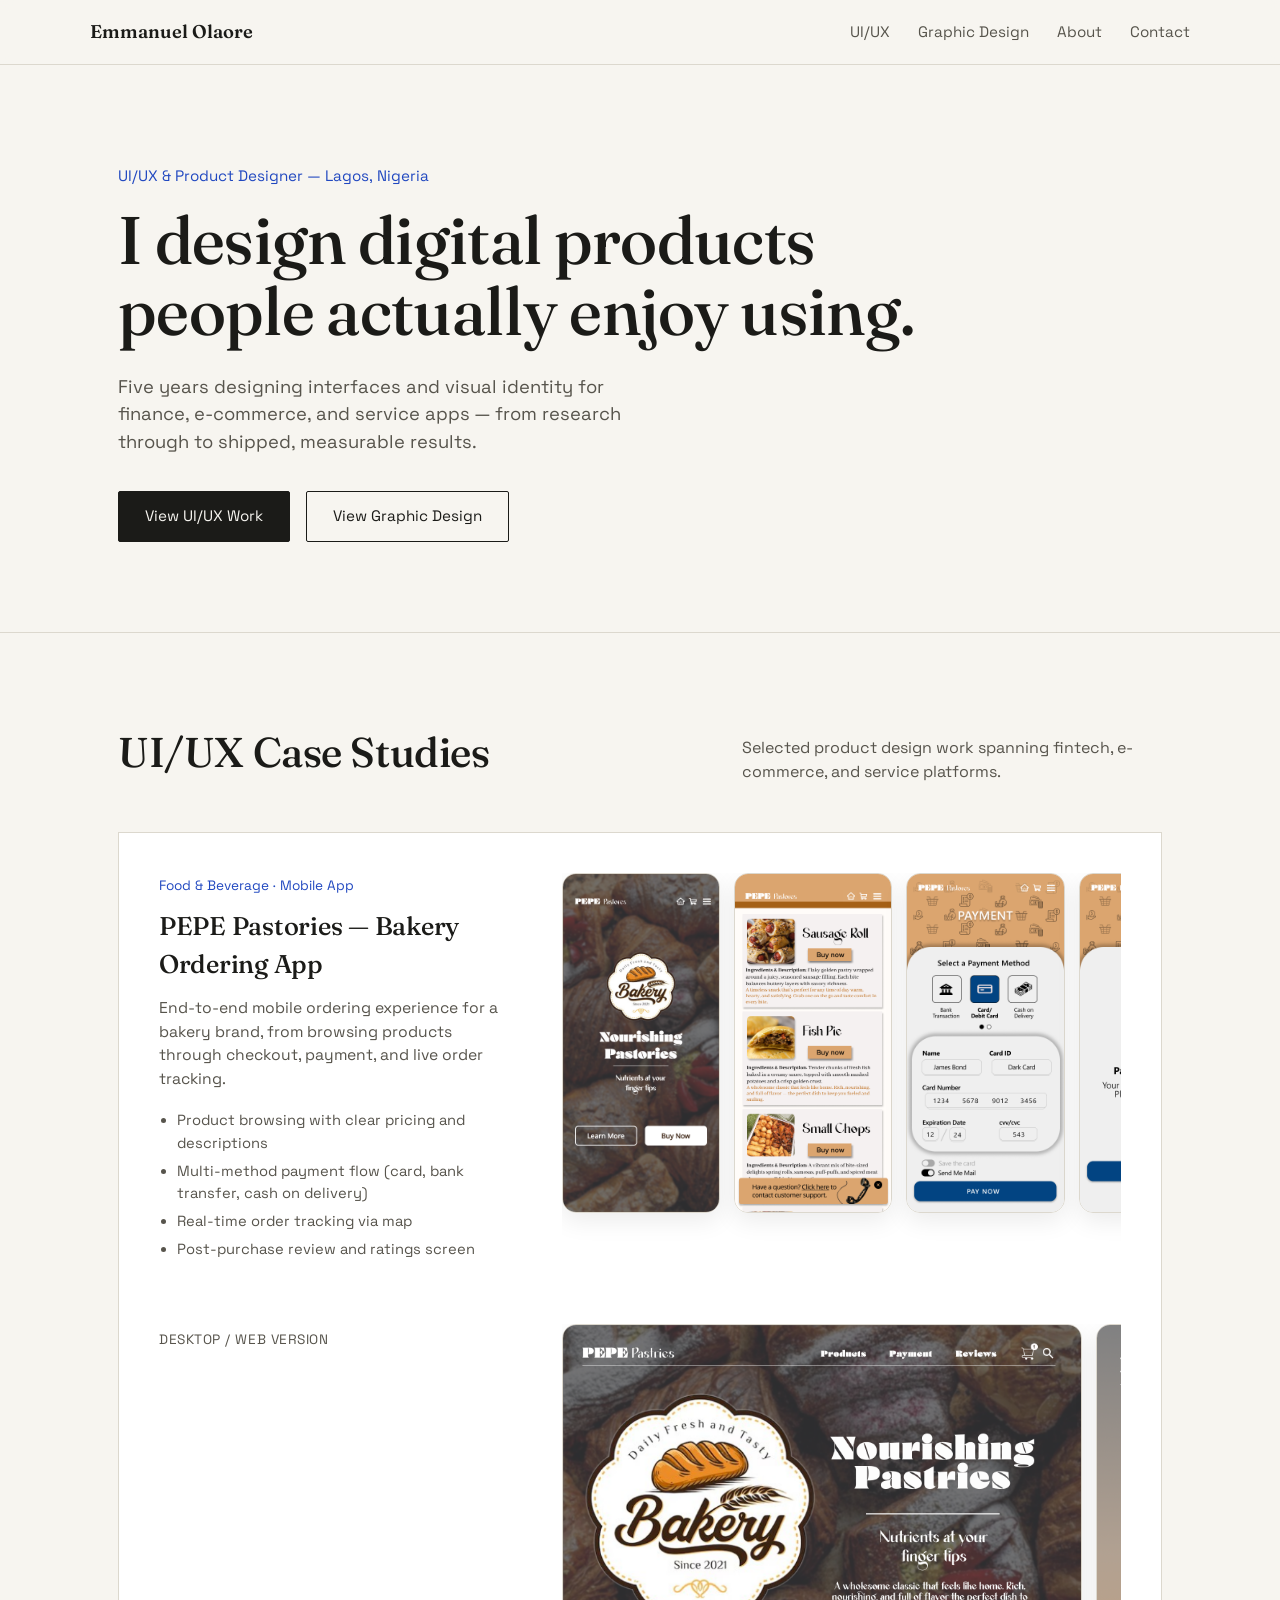
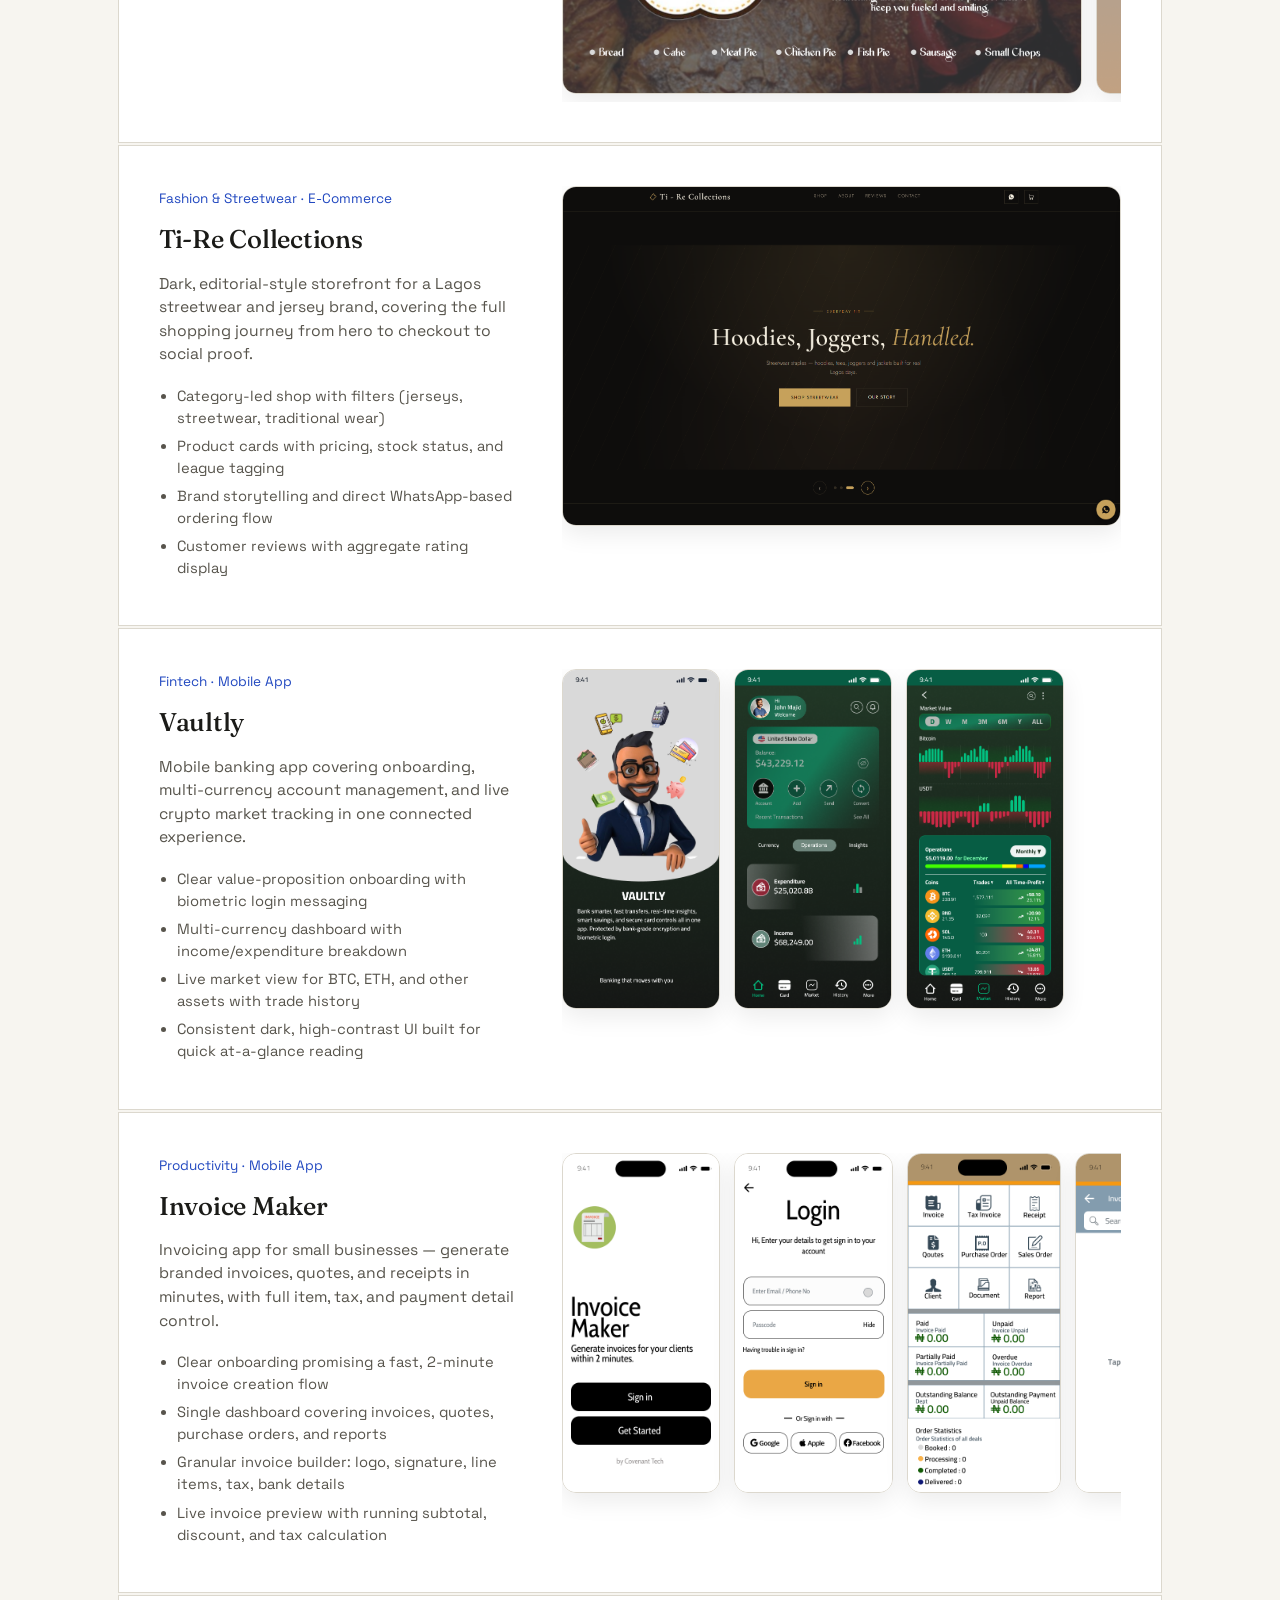
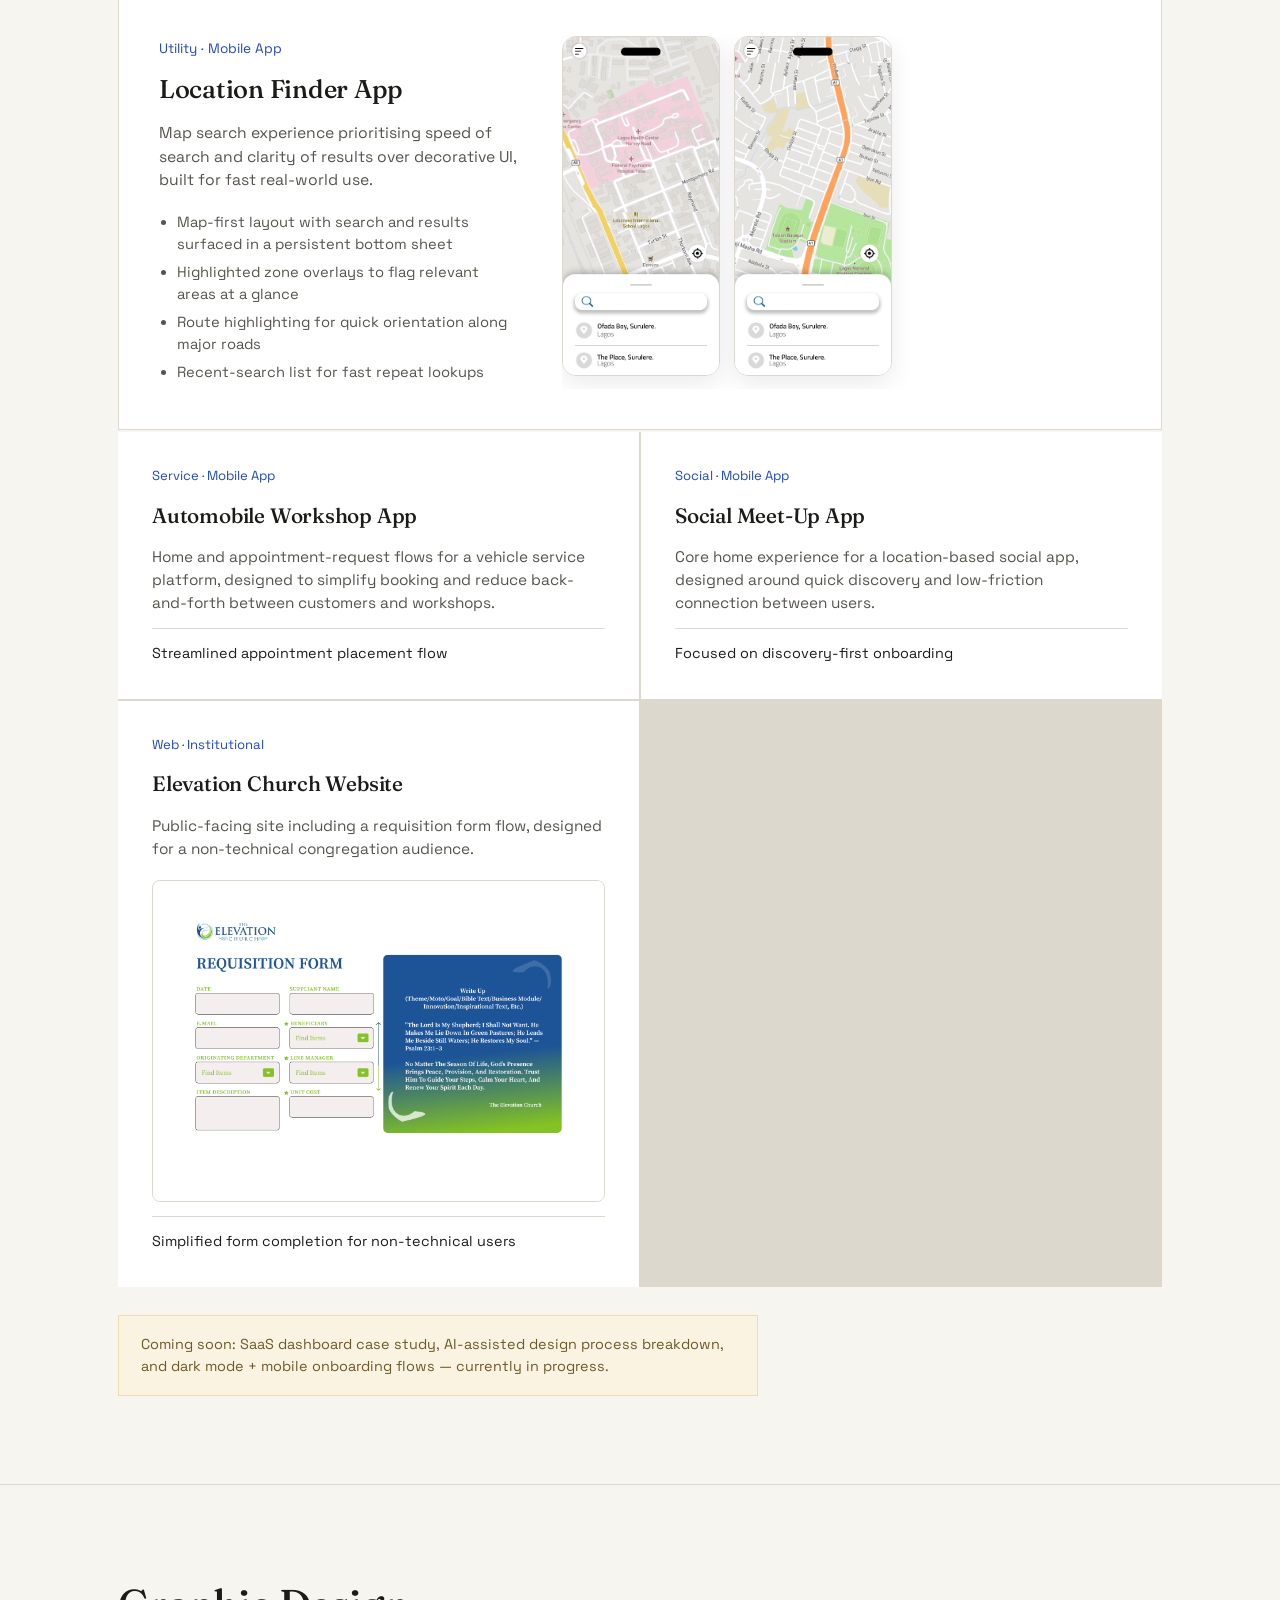
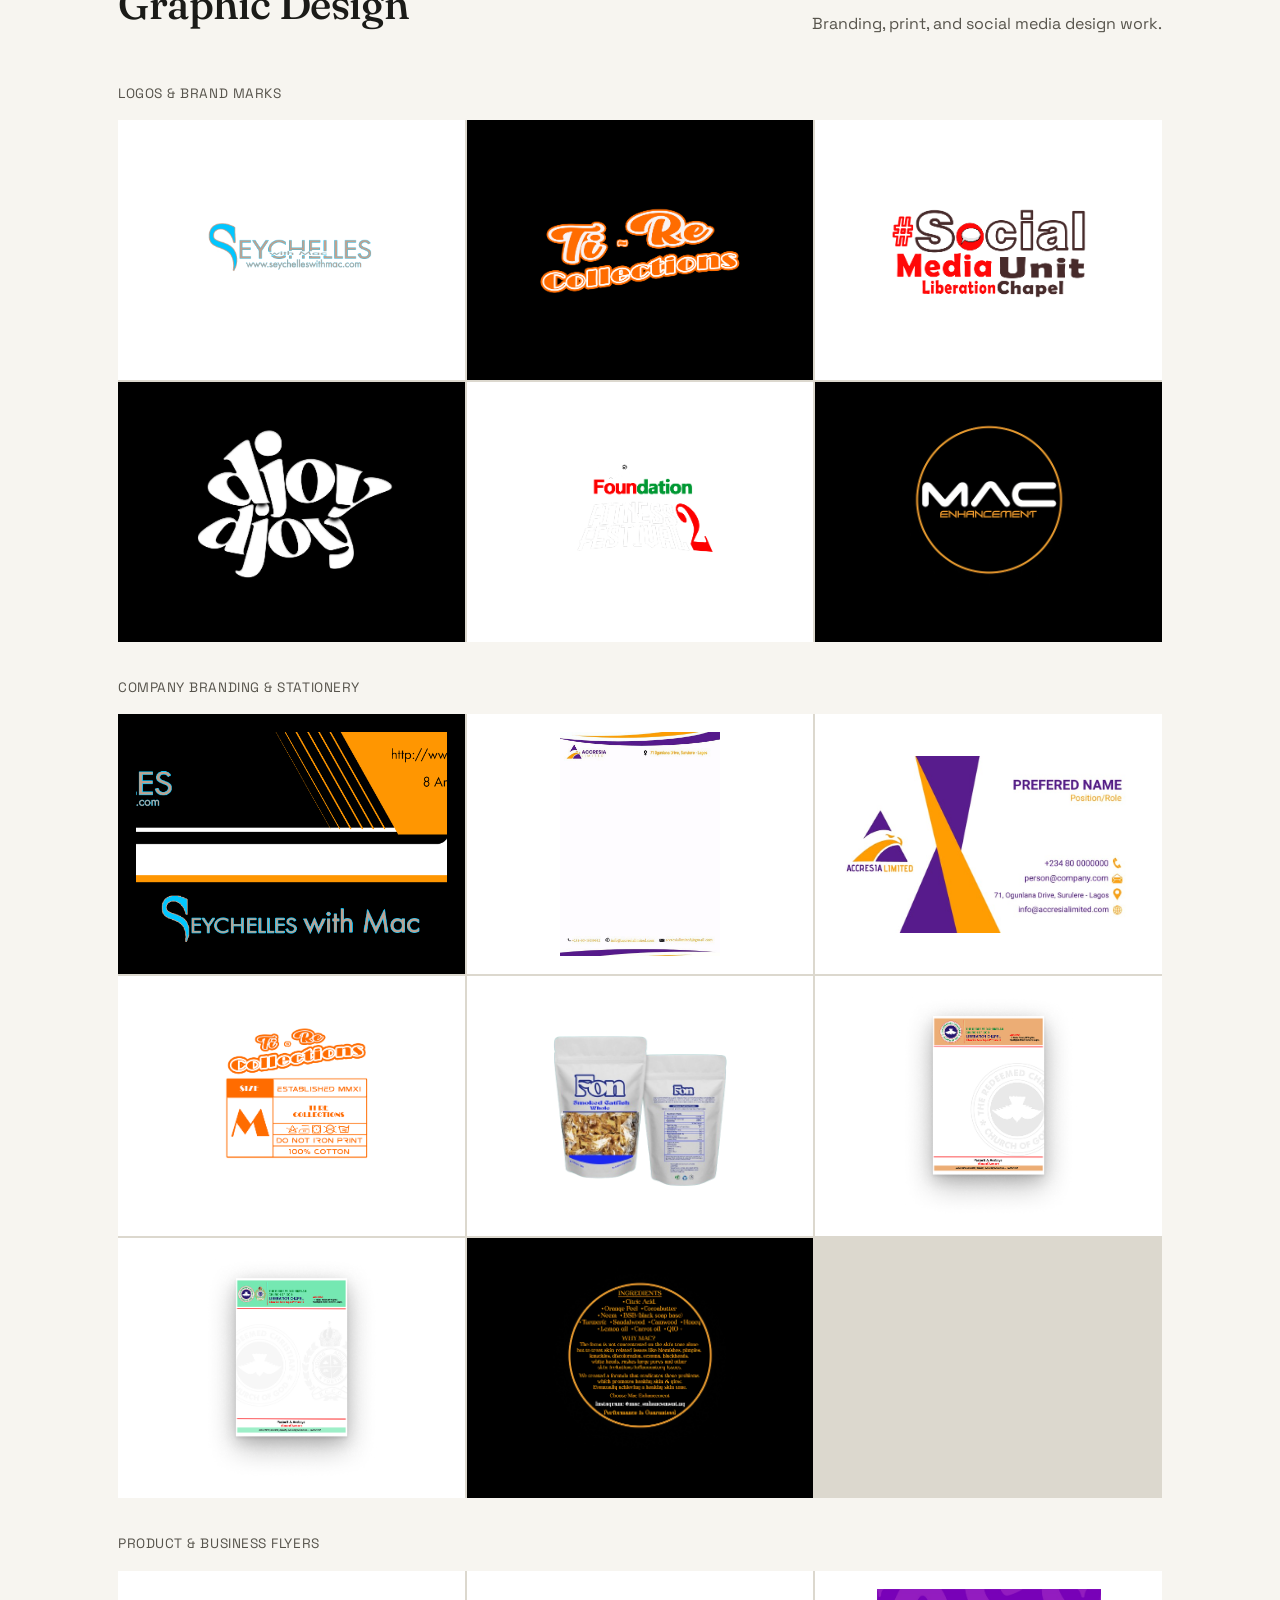
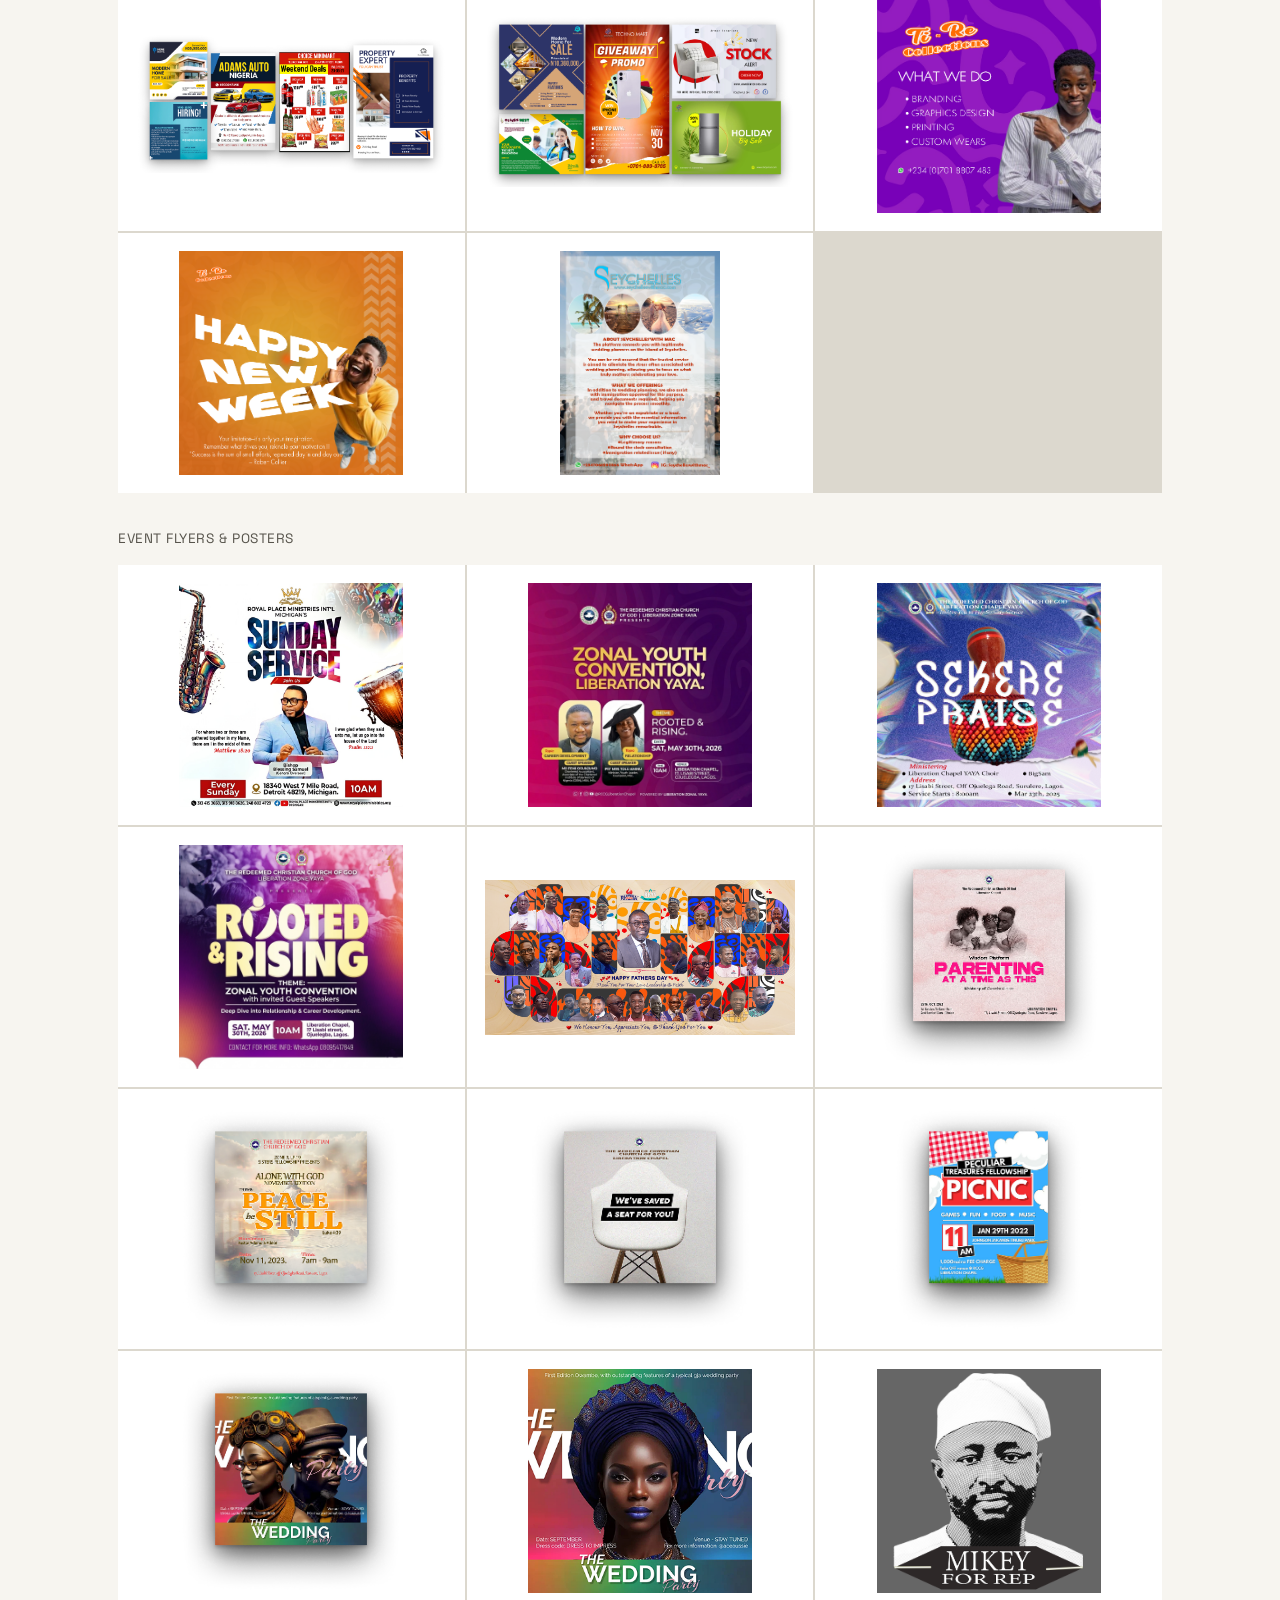
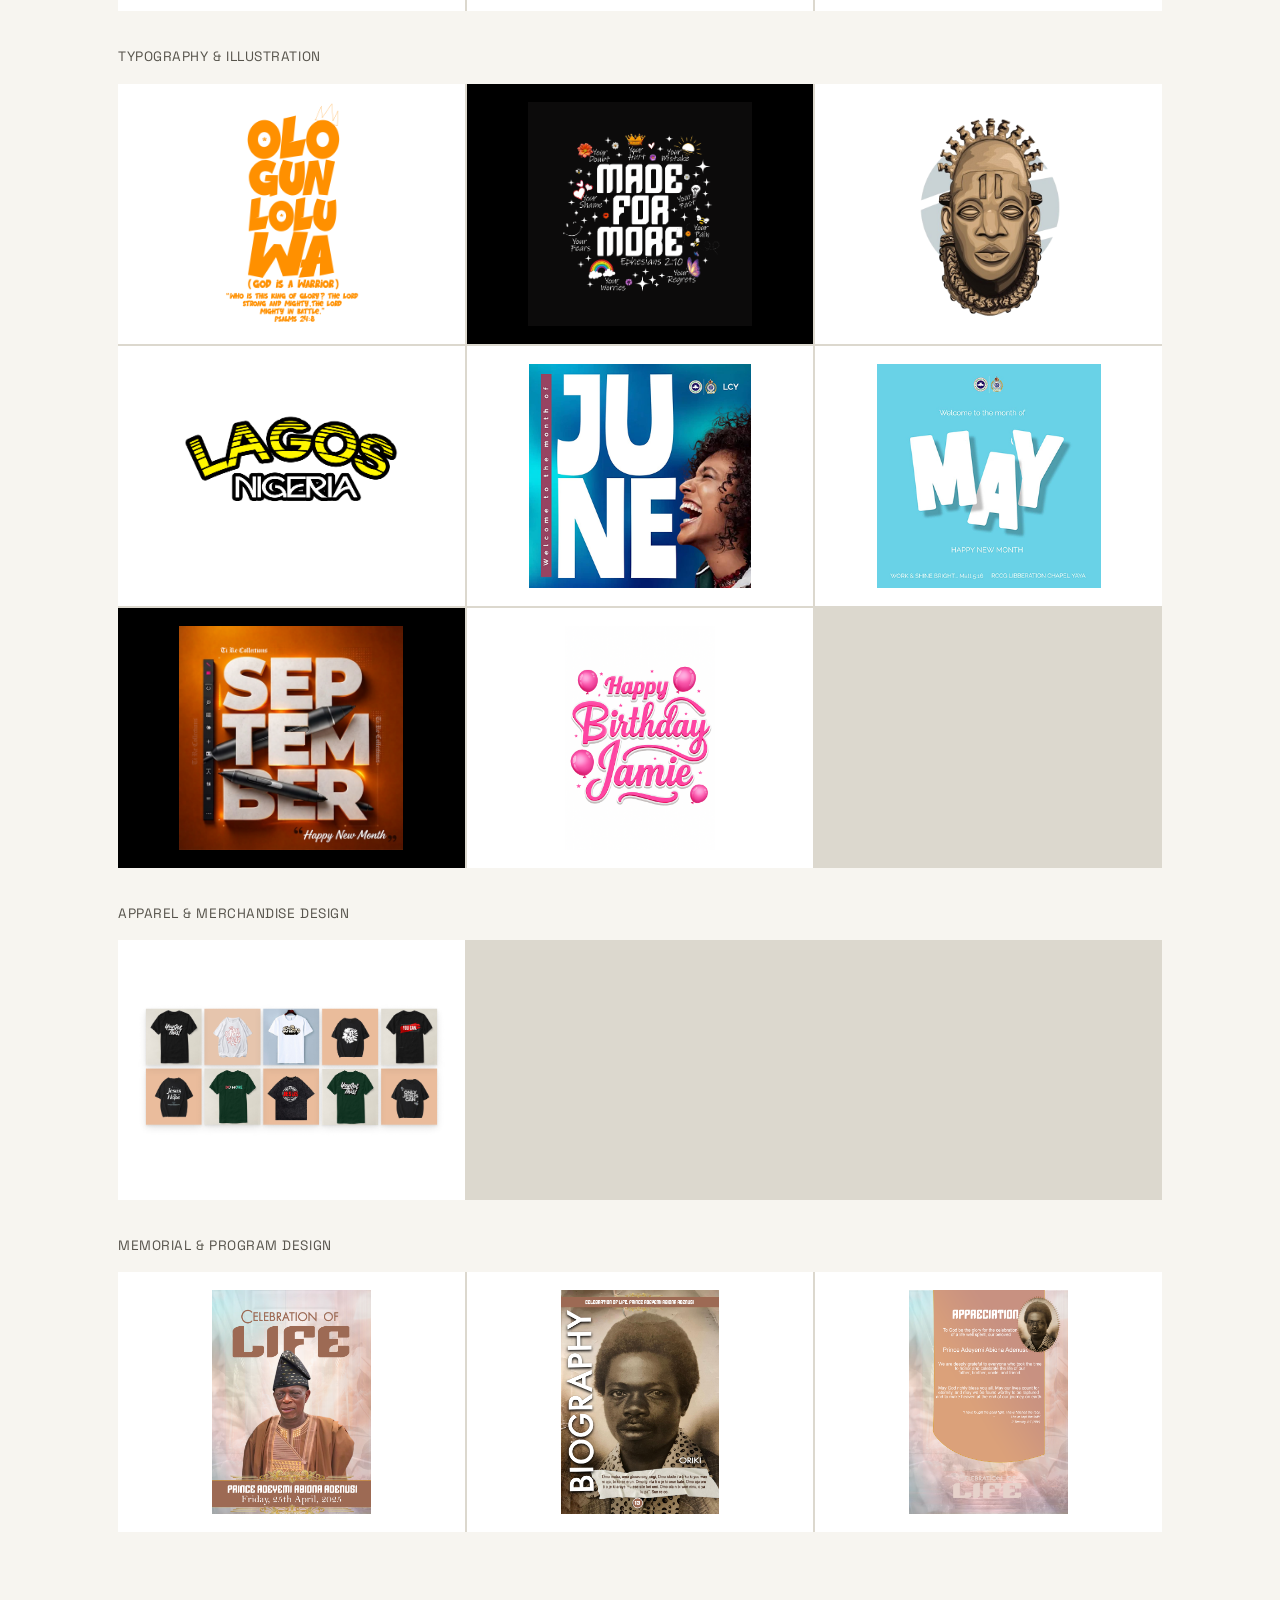
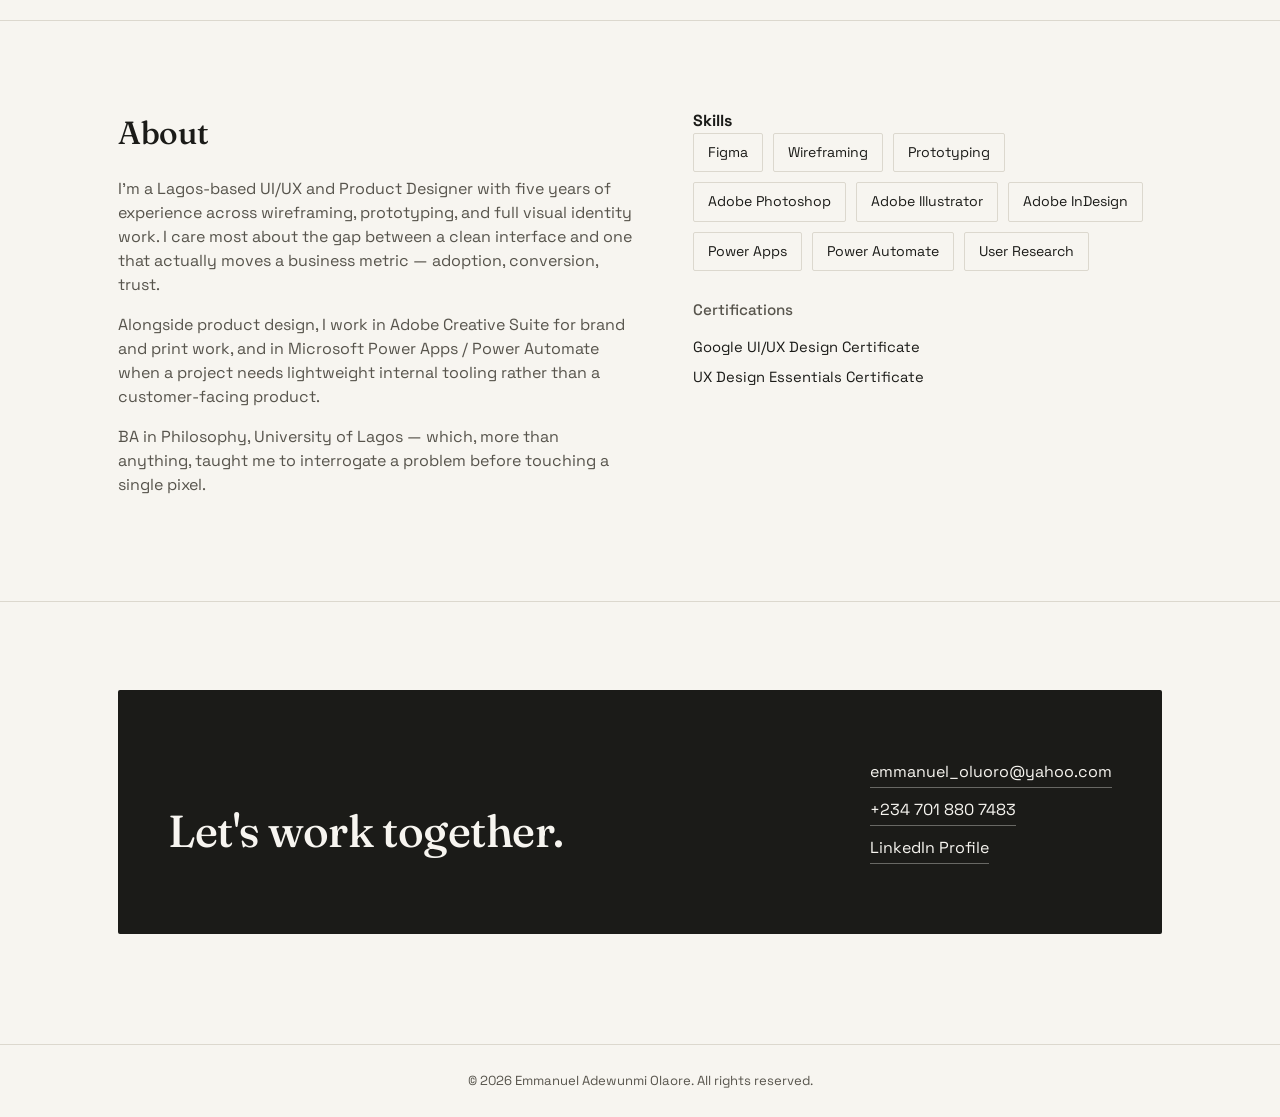
==== commit ad10a17d: "Add files via upload" ====
--- a/index.html
+++ b/index.html
@@ -1,84 +1,615 @@
-<!doctype html>
+<!DOCTYPE html>
 <html lang="en">
 <head>
-<meta charset="utf-8">
-<meta name="viewport" content="width=device-width,initial-scale=1">
-<title>Stallwise | Know what sells in your shop</title>
-<meta name="description" content="Stallwise turns your daily sales into clear numbers: what sold, what is running out, and what to reorder.">
-<link rel="preconnect" href="https://fonts.googleapis.com"><link rel="preconnect" href="https://fonts.gstatic.com" crossorigin>
-<link href="https://fonts.googleapis.com/css2?family=Bricolage+Grotesque:opsz,wght@12..96,500;12..96,700;12..96,800&family=IBM+Plex+Sans:wght@400;500;600&display=swap" rel="stylesheet">
-<link rel="stylesheet" href="styles.css">
+<meta charset="UTF-8">
+<meta name="viewport" content="width=device-width, initial-scale=1.0">
+<title>Emmanuel Olaore — UI/UX &amp; Graphic Designer</title>
+<meta name="description" content="Portfolio of Emmanuel Adewunmi Olaore (Immanuel Ade) — UI/UX and Graphic Designer based in Lagos, Nigeria.">
+<link rel="preconnect" href="https://fonts.googleapis.com">
+<link href="https://fonts.googleapis.com/css2?family=Fraunces:opsz,wght@9..144,300;9..144,500;9..144,600&family=Space+Grotesk:wght@400;500;700&display=swap" rel="stylesheet">
+<style>
+  :root{
+    --paper:#F7F5F0;
+    --ink:#1B1B18;
+    --ink-soft:#57544C;
+    --line:#DCD8CE;
+    --cobalt:#2148C0;
+    --amber:#E8A93B;
+    --panel:#FFFFFF;
+  }
+  *{box-sizing:border-box; margin:0; padding:0;}
+  html{scroll-behavior:smooth;}
+  body{
+    background:var(--paper);
+    color:var(--ink);
+    font-family:'Space Grotesk', sans-serif;
+    line-height:1.5;
+    -webkit-font-smoothing:antialiased;
+  }
+  h1,h2,h3,.display{
+    font-family:'Fraunces', serif;
+    font-weight:500;
+    letter-spacing:-0.01em;
+  }
+  a{color:inherit; text-decoration:none;}
+  img{max-width:100%; display:block;}
+  .wrap{max-width:1100px; margin:0 auto; padding:0 28px;}
+
+  /* Header */
+  header{
+    position:sticky; top:0; z-index:50;
+    background:rgba(247,245,240,0.9);
+    backdrop-filter:blur(6px);
+    border-bottom:1px solid var(--line);
+  }
+  .nav{
+    display:flex; align-items:center; justify-content:space-between;
+    padding:18px 0;
+  }
+  .nav .brand{font-family:'Fraunces', serif; font-weight:600; font-size:1.15rem;}
+  .nav ul{display:flex; gap:28px; list-style:none;}
+  .nav ul a{font-size:0.95rem; color:var(--ink-soft); transition:color .2s;}
+  .nav ul a:hover{color:var(--cobalt);}
+  .nav-toggle{display:none; background:none; border:0; font-size:1.4rem; cursor:pointer;}
+
+  /* Hero */
+  .hero{padding:100px 0 90px; border-bottom:1px solid var(--line);}
+  .hero .kicker{color:var(--cobalt); font-size:0.95rem; margin-bottom:18px;}
+  .hero h1{font-size:clamp(2.4rem, 5.5vw, 4.2rem); line-height:1.05; max-width:820px;}
+  .hero p.lede{
+    margin-top:26px; max-width:560px; font-size:1.15rem; color:var(--ink-soft);
+  }
+  .hero .actions{margin-top:36px; display:flex; gap:16px; flex-wrap:wrap;}
+  .btn{
+    display:inline-block; padding:13px 26px; border-radius:2px;
+    font-size:0.95rem; border:1px solid var(--ink);
+  }
+  .btn.primary{background:var(--ink); color:var(--paper);}
+  .btn.primary:hover{background:var(--cobalt); border-color:var(--cobalt);}
+  .btn.ghost:hover{border-color:var(--cobalt); color:var(--cobalt);}
+
+  /* Section shell */
+  section{padding:88px 0; border-bottom:1px solid var(--line);}
+  .section-head{
+    display:flex; justify-content:space-between; align-items:flex-end;
+    gap:24px; margin-bottom:48px; flex-wrap:wrap;
+  }
+  .section-head h2{font-size:clamp(1.8rem, 3.5vw, 2.6rem);}
+  .section-head p{color:var(--ink-soft); max-width:420px;}
+
+  /* Case study cards */
+  .grid{display:grid; grid-template-columns:repeat(2, 1fr); gap:2px; background:var(--line);}
+  .case{
+    background:var(--panel); padding:34px; display:flex; flex-direction:column; gap:14px;
+    transition:background .25s;
+  }
+  .case:hover{background:#FBFAF7;}
+  .case .tag{font-size:0.82rem; color:var(--cobalt);}
+  .case h3{font-size:1.3rem; font-weight:500;}
+  .case p{color:var(--ink-soft); font-size:0.96rem;}
+  .case .stat{
+    margin-top:auto; padding-top:14px; border-top:1px solid var(--line);
+    font-size:0.9rem; color:var(--ink);
+  }
+  .case .stat b{color:var(--amber);}
+
+  /* Graphic design gallery */
+  .gallery{display:grid; grid-template-columns:repeat(3, 1fr); gap:2px; background:var(--line);}
+  .tile{
+    background:var(--panel); aspect-ratio:4/3; display:flex; align-items:center; justify-content:center;
+    flex-direction:column; gap:8px; padding:20px; text-align:center;
+  }
+  .tile .glyph{
+    width:44px; height:44px; border-radius:50%; border:1.5px solid var(--ink);
+    display:flex; align-items:center; justify-content:center; font-family:'Fraunces', serif;
+  }
+  .tile span{font-size:0.9rem; color:var(--ink-soft);}
+  .tile strong{font-size:1rem; font-weight:500;}
+  .tile.img-tile{padding:0; position:relative; overflow:hidden;}
+  .tile.img-tile img{
+    width:100%; height:100%; object-fit:contain; background:#fff; padding:18px;
+  }
+  .tile.img-tile.dark img{background:#000;}
+  .tile.img-tile .caption{
+    position:absolute; bottom:0; left:0; right:0; padding:10px 14px;
+    background:rgba(27,27,24,0.82); color:#F7F5F0; font-size:0.82rem;
+    opacity:0; transition:opacity .2s;
+  }
+  .tile.img-tile:hover .caption{opacity:1;}
+  .gallery-subhead{
+    font-size:0.85rem; text-transform:uppercase; letter-spacing:0.04em;
+    color:var(--ink-soft); margin:36px 0 16px;
+  }
+  .gallery-subhead:first-of-type{margin-top:0;}
+  .note{
+    margin-top:28px; padding:18px 22px; background:#FBF3E1; border:1px solid #EFDDAF;
+    font-size:0.9rem; color:#6B5A28; max-width:640px;
+  }
+
+  /* Featured case study with screens */
+  .featured{
+    background:var(--panel); border:1px solid var(--line); margin-bottom:2px;
+    padding:40px; display:grid; grid-template-columns:0.9fr 1.4fr; gap:44px;
+  }
+  .featured .info .tag{color:var(--cobalt); font-size:0.85rem;}
+  .featured .info h3{font-size:1.6rem; margin-top:10px;}
+  .featured .info p{color:var(--ink-soft); margin-top:14px; font-size:0.98rem;}
+  .featured .info ul{margin-top:18px; padding-left:18px; color:var(--ink-soft); font-size:0.92rem;}
+  .featured .info ul li{margin-bottom:6px;}
+  .screens{
+    display:flex; gap:14px; overflow-x:auto; padding-bottom:8px;
+    scrollbar-width:thin;
+  }
+  .screens img{
+    height:340px; width:auto; border-radius:14px; border:1px solid var(--line);
+    flex:0 0 auto; box-shadow:0 8px 24px rgba(0,0,0,0.08);
+  }
+  @media (max-width:760px){
+    .featured{grid-template-columns:1fr; padding:26px;}
+    .screens img{height:260px;}
+  }
+
+  /* About */
+  .about-grid{display:grid; grid-template-columns:1.1fr 1fr; gap:60px; align-items:start;}
+  .about-grid p{color:var(--ink-soft); margin-bottom:16px; max-width:520px;}
+  .skills{list-style:none; display:flex; flex-wrap:wrap; gap:10px;}
+  .skills li{
+    border:1px solid var(--line); padding:8px 14px; font-size:0.88rem; border-radius:2px;
+  }
+  .cert{margin-top:28px;}
+  .cert h4{font-size:0.95rem; margin-bottom:10px; color:var(--ink-soft); font-weight:500; font-family:'Space Grotesk',sans-serif;}
+  .cert ul{list-style:none; font-size:0.92rem;}
+  .cert li{padding:4px 0;}
+
+  /* Contact */
+  .contact{padding-bottom:110px;}
+  .contact-inner{
+    background:var(--ink); color:var(--paper); padding:70px 50px; border-radius:2px;
+    display:flex; justify-content:space-between; align-items:flex-end; flex-wrap:wrap; gap:30px;
+  }
+  .contact-inner h2{font-size:clamp(1.9rem,4vw,2.8rem); color:var(--paper); max-width:480px;}
+  .contact-links{display:flex; flex-direction:column; gap:10px; font-size:1rem;}
+  .contact-links a{border-bottom:1px solid rgba(247,245,240,0.35); padding-bottom:3px; width:fit-content;}
+  .contact-links a:hover{border-color:var(--amber); color:var(--amber);}
+
+  footer{padding:26px 0; text-align:center; font-size:0.82rem; color:var(--ink-soft);}
+
+  @media (max-width:760px){
+    .nav ul{
+      position:fixed; top:64px; left:0; right:0; background:var(--paper);
+      flex-direction:column; padding:20px 28px; border-bottom:1px solid var(--line);
+      display:none;
+    }
+    .nav ul.open{display:flex;}
+    .nav-toggle{display:block;}
+    .grid, .gallery{grid-template-columns:1fr;}
+    .about-grid{grid-template-columns:1fr;}
+    .contact-inner{flex-direction:column; align-items:flex-start; padding:44px 26px;}
+  }
+</style>
 </head>
 <body>
-<a class="skip" href="#main">Skip to content</a>
-<header class="nav"><div class="wrap">
-  <a class="logo" href="index.html"><i></i>Stallwise</a>
-  <nav aria-label="Main"><ul>
-    <li><a class="link" href="index.html" aria-current="page">Overview</a></li>
-    <li><a class="link" href="dashboard.html">Live demo</a></li>
-    <li><a class="link" href="pricing.html">Pricing</a></li>
-    <li class="hide-s"><a class="btn sm" href="pricing.html#start">Start free</a></li>
-  </ul></nav>
-</div></header>
-
-<main id="main">
-<section class="hero"><div class="wrap grid">
-  <div>
-    <h1>Know what sells before the shelf is empty.</h1>
-    <p class="lead">Stallwise reads your daily sales and tells you what is moving, what is running low, and what to reorder. Built for shops and market stalls that run on a phone and a notebook.</p>
+
+<header>
+  <div class="wrap nav">
+    <a class="brand" href="#top">Emmanuel Olaore</a>
+    <button class="nav-toggle" id="navToggle" aria-label="Toggle menu">☰</button>
+    <ul id="navMenu">
+      <li><a href="#work">UI/UX</a></li>
+      <li><a href="#graphic">Graphic Design</a></li>
+      <li><a href="#about">About</a></li>
+      <li><a href="#contact">Contact</a></li>
+    </ul>
+  </div>
+</header>
+
+<section class="hero" id="top">
+  <div class="wrap">
+    <p class="kicker">UI/UX &amp; Product Designer — Lagos, Nigeria</p>
+    <h1>I design digital products people actually enjoy using.</h1>
+    <p class="lede">Five years designing interfaces and visual identity for finance, e-commerce, and service apps — from research through to shipped, measurable results.</p>
     <div class="actions">
-      <a class="btn" href="pricing.html#start">Start free</a>
-      <a class="btn ghost" href="dashboard.html">Open the live demo</a>
-    </div>
-    <small>Free for one shop. No card needed.</small>
+      <a class="btn primary" href="#work">View UI/UX Work</a>
+      <a class="btn ghost" href="#graphic">View Graphic Design</a>
+    </div>
   </div>
-  <div class="panel demo" aria-label="Interactive sales preview">
-    <div class="demo-head">
-      <div><b style="font-family:var(--font-d)">Adaeze Provisions</b><div style="color:var(--muted);font-size:.85rem" data-rangelabel>Last 30 days</div></div>
-      <div class="seg" data-range role="group" aria-label="Date range">
-        <button type="button" data-n="7" aria-pressed="false">7 days</button>
-        <button type="button" data-n="30" aria-pressed="true">30 days</button>
-        <button type="button" data-n="90" aria-pressed="false">90 days</button>
-      </div>
-    </div>
-    <div class="kpis">
-      <div class="kpi" data-kpi="rev"><span>Revenue</span><b class="v"></b><div class="d"></div></div>
-      <div class="kpi" data-kpi="ord"><span>Orders</span><b class="v"></b><div class="d"></div></div>
-      <div class="kpi" data-kpi="aov"><span>Average basket</span><b class="v"></b><div class="d"></div></div>
-    </div>
-    <div class="chartbox" data-chart></div>
+</section>
+
+<section id="work">
+  <div class="wrap">
+    <div class="section-head">
+      <h2>UI/UX Case Studies</h2>
+      <p>Selected product design work spanning fintech, e-commerce, and service platforms.</p>
+    </div>
+    <div class="featured">
+      <div class="info">
+        <span class="tag">Food &amp; Beverage · Mobile App</span>
+        <h3>PEPE Pastories — Bakery Ordering App</h3>
+        <p>End-to-end mobile ordering experience for a bakery brand, from browsing products through checkout, payment, and live order tracking.</p>
+        <ul>
+          <li>Product browsing with clear pricing and descriptions</li>
+          <li>Multi-method payment flow (card, bank transfer, cash on delivery)</li>
+          <li>Real-time order tracking via map</li>
+          <li>Post-purchase review and ratings screen</li>
+        </ul>
+      </div>
+      <div class="screens">
+        <img src="images/pastries-01-home.png" alt="PEPE Pastories home screen">
+        <img src="images/pastries-03-product.png" alt="Product details screen">
+        <img src="images/pastries-04-payment-method.png" alt="Payment method selection screen">
+        <img src="images/pastries-05-payment-success.png" alt="Payment success confirmation screen">
+        <img src="images/pastries-06-order-tracking.png" alt="Live order tracking map screen">
+        <img src="images/pastries-07-reviews.png" alt="Customer reviews screen">
+      </div>
+      <p style="margin-top:20px; font-size:0.85rem; color:var(--ink-soft); text-transform:uppercase; letter-spacing:0.04em;">Desktop / Web Version</p>
+      <div class="screens" style="margin-top:14px;">
+        <img src="images/pastries-web-01-home.png" alt="PEPE Pastries desktop home page" style="height:auto; width:520px;">
+        <img src="images/pastries-web-02-product.png" alt="PEPE Pastries desktop product page" style="height:auto; width:520px;">
+        <img src="images/pastries-web-03-payment.png" alt="PEPE Pastries desktop payment page" style="height:auto; width:340px;">
+      </div>
+    </div>
+
+    <div class="featured">
+      <div class="info">
+        <span class="tag">Fashion &amp; Streetwear · E-Commerce</span>
+        <h3>Ti-Re Collections</h3>
+        <p>Dark, editorial-style storefront for a Lagos streetwear and jersey brand, covering the full shopping journey from hero to checkout to social proof.</p>
+        <ul>
+          <li>Category-led shop with filters (jerseys, streetwear, traditional wear)</li>
+          <li>Product cards with pricing, stock status, and league tagging</li>
+          <li>Brand storytelling and direct WhatsApp-based ordering flow</li>
+          <li>Customer reviews with aggregate rating display</li>
+        </ul>
+      </div>
+      <div class="screens">
+        <img src="images/tire-01-hero.png" alt="Ti-Re Collections hero section">
+        <img src="images/tire-02-featured-jerseys.png" alt="Ti-Re Collections featured jerseys section">
+        <img src="images/tire-03-shop-collection.png" alt="Ti-Re Collections shop the collection grid">
+        <img src="images/tire-04-about-contact.png" alt="Ti-Re Collections about and contact section">
+        <img src="images/tire-05-reviews.png" alt="Ti-Re Collections customer reviews section">
+      </div>
+    </div>
+
+    <div class="featured">
+      <div class="info">
+        <span class="tag">Fintech · Mobile App</span>
+        <h3>Vaultly</h3>
+        <p>Mobile banking app covering onboarding, multi-currency account management, and live crypto market tracking in one connected experience.</p>
+        <ul>
+          <li>Clear value-proposition onboarding with biometric login messaging</li>
+          <li>Multi-currency dashboard with income/expenditure breakdown</li>
+          <li>Live market view for BTC, ETH, and other assets with trade history</li>
+          <li>Consistent dark, high-contrast UI built for quick at-a-glance reading</li>
+        </ul>
+      </div>
+      <div class="screens">
+        <img src="images/vaultly-01-onboarding.png" alt="Vaultly onboarding screen">
+        <img src="images/vaultly-02-dashboard.png" alt="Vaultly account dashboard screen">
+        <img src="images/vaultly-03-market.png" alt="Vaultly crypto market tracking screen">
+      </div>
+    </div>
+
+    <div class="featured">
+      <div class="info">
+        <span class="tag">Productivity · Mobile App</span>
+        <h3>Invoice Maker</h3>
+        <p>Invoicing app for small businesses — generate branded invoices, quotes, and receipts in minutes, with full item, tax, and payment detail control.</p>
+        <ul>
+          <li>Clear onboarding promising a fast, 2-minute invoice creation flow</li>
+          <li>Single dashboard covering invoices, quotes, purchase orders, and reports</li>
+          <li>Granular invoice builder: logo, signature, line items, tax, bank details</li>
+          <li>Live invoice preview with running subtotal, discount, and tax calculation</li>
+        </ul>
+      </div>
+      <div class="screens">
+        <img src="images/invoicemaker-01-landing.png" alt="Invoice Maker landing screen">
+        <img src="images/invoicemaker-02-login.png" alt="Invoice Maker login screen">
+        <img src="images/invoicemaker-03-dashboard.png" alt="Invoice Maker dashboard screen">
+        <img src="images/invoicemaker-06-invoice-empty.png" alt="Invoice Maker empty invoice list screen">
+        <img src="images/invoicemaker-05-add-item.png" alt="Invoice Maker add and edit item screen">
+        <img src="images/invoicemaker-04-invoice-detail.png" alt="Invoice Maker completed invoice detail screen">
+      </div>
+    </div>
+    <div class="featured">
+      <div class="info">
+        <span class="tag">Utility · Mobile App</span>
+        <h3>Location Finder App</h3>
+        <p>Map search experience prioritising speed of search and clarity of results over decorative UI, built for fast real-world use.</p>
+        <ul>
+          <li>Map-first layout with search and results surfaced in a persistent bottom sheet</li>
+          <li>Highlighted zone overlays to flag relevant areas at a glance</li>
+          <li>Route highlighting for quick orientation along major roads</li>
+          <li>Recent-search list for fast repeat lookups</li>
+        </ul>
+      </div>
+      <div class="screens">
+        <img src="images/locationfinder-01-area-highlight.png" alt="Location Finder App map screen with highlighted area zone">
+        <img src="images/locationfinder-02-route-highlight.png" alt="Location Finder App map screen with highlighted route">
+      </div>
+    </div>
+
+    <div class="grid">
+      <div class="case">
+        <span class="tag">Service · Mobile App</span>
+        <h3>Automobile Workshop App</h3>
+        <p>Home and appointment-request flows for a vehicle service platform, designed to simplify booking and reduce back-and-forth between customers and workshops.</p>
+        <div class="stat">Streamlined appointment placement flow</div>
+      </div>
+      <div class="case">
+        <span class="tag">Social · Mobile App</span>
+        <h3>Social Meet-Up App</h3>
+        <p>Core home experience for a location-based social app, designed around quick discovery and low-friction connection between users.</p>
+        <div class="stat">Focused on discovery-first onboarding</div>
+      </div>
+      <div class="case">
+        <span class="tag">Web · Institutional</span>
+        <h3>Elevation Church Website</h3>
+        <p>Public-facing site including a requisition form flow, designed for a non-technical congregation audience.</p>
+        <img src="images/elevation-church-requisition-form.png" alt="Elevation Church requisition form screen" style="border-radius:8px; border:1px solid var(--line); margin-top:6px;">
+        <div class="stat">Simplified form completion for non-technical users</div>
+      </div>
+    </div>
+    <div class="note">Coming soon: SaaS dashboard case study, AI-assisted design process breakdown, and dark mode + mobile onboarding flows — currently in progress.</div>
   </div>
-</div></section>
-
-<section class="block alt" aria-labelledby="f-h"><div class="wrap">
-  <div class="sec-head"><h2 id="f-h">Three answers you check every morning</h2><p>Stallwise is built around the questions a shop owner already asks, not around charts for their own sake.</p></div>
-  <div class="cols3">
-    <article class="panel feat"><div class="ico"><svg viewBox="0 0 24 24"><path d="M3 17l5-6 4 3 8-9"/><path d="M15 5h5v5"/></svg></div><h3>Is this week better than last?</h3><p>Revenue, orders and average basket compared with the period before, in plain numbers you can read in five seconds.</p></article>
-    <article class="panel feat"><div class="ico"><svg viewBox="0 0 24 24"><path d="M12 3l9 16H3z"/><path d="M12 10v4M12 17v.01"/></svg></div><h3>What is about to run out?</h3><p>Set a reorder level per item. Stallwise flags anything below it and lets you send the reorder in one tap.</p></article>
-    <article class="panel feat"><div class="ico"><svg viewBox="0 0 24 24"><path d="M4 20V10M10 20V4M16 20v-7M22 20H2"/></svg></div><h3>Which products pay the rent?</h3><p>Rank every product by revenue and sort by units sold, so you stop restocking items that sit on the shelf.</p></article>
+</section>
+
+<section id="graphic">
+  <div class="wrap">
+    <div class="section-head">
+      <h2>Graphic Design</h2>
+      <p>Branding, print, and social media design work.</p>
+    </div>
+
+    <p class="gallery-subhead">Logos &amp; Brand Marks</p>
+    <div class="gallery">
+      <div class="tile img-tile">
+        <img src="images/gd-01-seychelles-logo.png" alt="Seychelles with Mac logo design">
+        <div class="caption">Seychelles with Mac — Logo</div>
+      </div>
+      <div class="tile img-tile dark">
+        <img src="images/gd-03-tire-logo.png" alt="Ti-Re Collections logo design">
+        <div class="caption">Ti-Re Collections — Logo</div>
+      </div>
+      <div class="tile img-tile">
+        <img src="images/gd-05-social-media-unit-logo.png" alt="Social Media Unit Liberation Chapel logo design">
+        <div class="caption">Liberation Chapel — Social Media Unit Logo</div>
+      </div>
+      <div class="tile img-tile dark">
+        <img src="images/gd-07-djoy-logo.png" alt="Djoy brand logo design">
+        <div class="caption">Djoy — Brand Logo</div>
+      </div>
+      <div class="tile img-tile">
+        <img src="images/gd-06-foundation-fitness-logo.png" alt="Foundation Fitness Festival event logo design">
+        <div class="caption">Foundation Fitness Festival — Event Logo</div>
+      </div>
+      <div class="tile img-tile dark">
+        <img src="images/gd-42-mac-enhancement-logo.png" alt="Mac Enhancement skincare brand logo design">
+        <div class="caption">Mac Enhancement — Brand Logo</div>
+      </div>
+    </div>
+
+    <p class="gallery-subhead">Company Branding &amp; Stationery</p>
+    <div class="gallery">
+      <div class="tile img-tile dark">
+        <img src="images/gd-02-seychelles-letterhead.png" alt="Seychelles with Mac letterhead design" style="object-fit:cover;">
+        <div class="caption">Seychelles with Mac — Letterhead</div>
+      </div>
+      <div class="tile img-tile">
+        <img src="images/gd-09-accresia-letterhead.jpg" alt="Accresia Limited letterhead design">
+        <div class="caption">Accresia Limited — Letterhead</div>
+      </div>
+      <div class="tile img-tile">
+        <img src="images/gd-10-accresia-business-card.jpg" alt="Accresia Limited business card design">
+        <div class="caption">Accresia Limited — Business Card</div>
+      </div>
+      <div class="tile img-tile">
+        <img src="images/gd-04-tire-clothing-tag.png" alt="Ti-Re Collections clothing tag design">
+        <div class="caption">Ti-Re Collections — Clothing Tag</div>
+      </div>
+      <div class="tile img-tile">
+        <img src="images/gd-08-fon-packaging.png" alt="Fon smoked catfish packaging design">
+        <div class="caption">Fon — Smoked Catfish Packaging</div>
+      </div>
+      <div class="tile img-tile" style="background:#f2a35c;">
+        <img src="images/gd-40-rccg-letterhead-orange.png" alt="RCCG Liberation Chapel letterhead design orange variant">
+        <div class="caption">RCCG Liberation Chapel — Letterhead</div>
+      </div>
+      <div class="tile img-tile" style="background:#7fd8b0;">
+        <img src="images/gd-41-rccg-letterhead-green.png" alt="RCCG Liberation Chapel letterhead design green variant">
+        <div class="caption">RCCG Liberation Chapel Yaya — Letterhead</div>
+      </div>
+      <div class="tile img-tile dark">
+        <img src="images/gd-43-mac-enhancement-label.png" alt="Mac Enhancement skincare product label design">
+        <div class="caption">Mac Enhancement — Product Label</div>
+      </div>
+    </div>
+
+    <p class="gallery-subhead">Product &amp; Business Flyers</p>
+    <div class="gallery">
+      <div class="tile img-tile">
+        <img src="images/gd-38-ad-collage-realestate-auto.png" alt="Real estate, auto dealer, minimart and property ad designs" style="object-fit:contain;">
+        <div class="caption">Print Ad Collection — Real Estate, Auto &amp; Retail</div>
+      </div>
+      <div class="tile img-tile">
+        <img src="images/gd-39-ad-collage-retail-promo.png" alt="Retail promo, giveaway, furniture and appliance ad designs" style="object-fit:contain;">
+        <div class="caption">Print Ad Collection — Promo, School &amp; Retail</div>
+      </div>
+      <div class="tile img-tile" style="background:#3d0f5c;">
+        <img src="images/gd-27-tire-what-we-do-ad.png" alt="Ti-Re Collections what we do service ad">
+        <div class="caption">Ti-Re Collections — Services Ad</div>
+      </div>
+      <div class="tile img-tile" style="background:#c9720f;">
+        <img src="images/gd-28-tire-new-week-ad.png" alt="Ti-Re Collections motivational new week social post">
+        <div class="caption">Ti-Re Collections — Motivational Post</div>
+      </div>
+      <div class="tile img-tile">
+        <img src="images/gd-25-seychelles-wedding-flyer.png" alt="Seychelles with Mac wedding planning service flyer">
+        <div class="caption">Seychelles with Mac — Service Flyer</div>
+      </div>
+    </div>
+
+    <p class="gallery-subhead">Event Flyers &amp; Posters</p>
+    <div class="gallery">
+      <div class="tile img-tile">
+        <img src="images/gd-11-royal-place-flyer.png" alt="Royal Place Ministries Sunday Service flyer design">
+        <div class="caption">Royal Place Ministries — Sunday Service Flyer</div>
+      </div>
+      <div class="tile img-tile">
+        <img src="images/gd-12-rccg-convention-flyer.png" alt="RCCG Zonal Youth Convention flyer design">
+        <div class="caption">RCCG Liberation Yaya — Convention Flyer</div>
+      </div>
+      <div class="tile img-tile">
+        <img src="images/gd-13-sekere-praise-flyer.png" alt="Sekere Praise church service flyer design">
+        <div class="caption">Liberation Chapel — Sekere Praise Flyer</div>
+      </div>
+      <div class="tile img-tile">
+        <img src="images/gd-26-rccg-rooted-rising-flyer.png" alt="RCCG Rooted and Rising convention flyer design">
+        <div class="caption">RCCG Liberation Zone Yaya — Convention Flyer</div>
+      </div>
+      <div class="tile img-tile">
+        <img src="images/gd-16-fathers-day-banner.png" alt="Rhema Chapel Father's Day appreciation banner design">
+        <div class="caption">Rhema Chapel — Father's Day Banner</div>
+      </div>
+      <div class="tile img-tile">
+        <img src="images/gd-33-parenting-flyer.png" alt="Parenting At A Time As This church flyer design">
+        <div class="caption">Wisdom Platform — Parenting Flyer</div>
+      </div>
+      <div class="tile img-tile">
+        <img src="images/gd-34-peace-be-still-flyer.png" alt="Peace Be Still church service flyer design">
+        <div class="caption">Alone With God — Peace Be Still Flyer</div>
+      </div>
+      <div class="tile img-tile">
+        <img src="images/gd-35-saved-a-seat-flyer.png" alt="We've saved a seat for you church flyer design">
+        <div class="caption">Liberation Chapel — Saved a Seat Flyer</div>
+      </div>
+      <div class="tile img-tile">
+        <img src="images/gd-31-picnic-flyer.png" alt="Peculiar Treasures Fellowship picnic flyer design">
+        <div class="caption">Peculiar Treasures Fellowship — Picnic Flyer</div>
+      </div>
+      <div class="tile img-tile">
+        <img src="images/gd-30-wedding-magazine-cover-1.png" alt="The Wedding Party magazine style cover design version one">
+        <div class="caption">The Wedding Party — Magazine Cover</div>
+      </div>
+      <div class="tile img-tile">
+        <img src="images/gd-36-wedding-magazine-cover-2.png" alt="The Wedding Party magazine style cover design version two">
+        <div class="caption">The Wedding Party — Magazine Cover (Alt)</div>
+      </div>
+      <div class="tile img-tile" style="background:#6b6b6b;">
+        <img src="images/gd-20-campaign-poster.png" alt="Mikey for Rep campaign poster design">
+        <div class="caption">Mikey for Rep — Campaign Poster</div>
+      </div>
+    </div>
+
+    <p class="gallery-subhead">Typography &amp; Illustration</p>
+    <div class="gallery">
+      <div class="tile img-tile">
+        <img src="images/gd-17-ologun-loluwa-typography.png" alt="Ologun Loluwa faith-based typography design">
+        <div class="caption">Ologun Loluwa — Typography Design</div>
+      </div>
+      <div class="tile img-tile dark">
+        <img src="images/gd-18-made-for-more-typography.png" alt="Made For More faith-based typography design">
+        <div class="caption">Made For More — Typography Design</div>
+      </div>
+      <div class="tile img-tile">
+        <img src="images/gd-19-benin-mask-illustration.png" alt="Benin bronze mask vector illustration">
+        <div class="caption">Benin Mask — Vector Illustration</div>
+      </div>
+      <div class="tile img-tile">
+        <img src="images/gd-24-lagos-nigeria-typography.png" alt="Lagos Nigeria bold typography badge design">
+        <div class="caption">Lagos Nigeria — Typography Badge</div>
+      </div>
+      <div class="tile img-tile" style="background:#0a1a2e;">
+        <img src="images/gd-37-june-typography.png" alt="June welcome typography design">
+        <div class="caption">Welcome to June — Typography Design</div>
+      </div>
+      <div class="tile img-tile" style="background:#3fc1d6;">
+        <img src="images/gd-44-may-typography.png" alt="May welcome typography design">
+        <div class="caption">Welcome to May — Typography Design</div>
+      </div>
+      <div class="tile img-tile dark">
+        <img src="images/gd-15-new-month-social-post.png" alt="Ti-Re Collections new month social media post design">
+        <div class="caption">Ti-Re Collections — New Month Social Post</div>
+      </div>
+      <div class="tile img-tile">
+        <img src="images/gd-14-birthday-typography.png" alt="Happy Birthday personalized typography design">
+        <div class="caption">Happy Birthday — Custom Typography</div>
+      </div>
+    </div>
+
+    <p class="gallery-subhead">Apparel &amp; Merchandise Design</p>
+    <div class="gallery">
+      <div class="tile img-tile">
+        <img src="images/gd-29-tshirt-typography-grid.png" alt="Faith-based streetwear t-shirt typography design collection" style="object-fit:contain;">
+        <div class="caption">Faith-Based Streetwear — T-Shirt Collection</div>
+      </div>
+    </div>
+
+    <p class="gallery-subhead">Memorial &amp; Program Design</p>
+    <div class="gallery">
+      <div class="tile img-tile">
+        <img src="images/gd-21-memorial-cover.png" alt="Celebration of Life memorial program cover design">
+        <div class="caption">Celebration of Life — Program Cover</div>
+      </div>
+      <div class="tile img-tile">
+        <img src="images/gd-22-memorial-biography.png" alt="Memorial program biography page design">
+        <div class="caption">Celebration of Life — Biography Page</div>
+      </div>
+      <div class="tile img-tile">
+        <img src="images/gd-23-memorial-appreciation.png" alt="Memorial program appreciation page design">
+        <div class="caption">Celebration of Life — Appreciation Page</div>
+      </div>
+    </div>
   </div>
-</div></section>
-
-<section class="block" aria-labelledby="q-h"><div class="wrap quote">
-  <div>
-    <h2 id="q-h" class="sr" style="position:absolute;left:-999px">What shop owners say</h2>
-    <blockquote>&ldquo;I used to count tins on Sunday night. Now I open Stallwise on Monday and the reorder list is already there.&rdquo;<cite>Adaeze N., Adaeze Provisions, Lagos (sample story)</cite></blockquote>
+</section>
+
+<section id="about">
+  <div class="wrap about-grid">
+    <div>
+      <h2 style="font-size:2rem; margin-bottom:20px;">About</h2>
+      <p>I'm a Lagos-based UI/UX and Product Designer with five years of experience across wireframing, prototyping, and full visual identity work. I care most about the gap between a clean interface and one that actually moves a business metric — adoption, conversion, trust.</p>
+      <p>Alongside product design, I work in Adobe Creative Suite for brand and print work, and in Microsoft Power Apps / Power Automate when a project needs lightweight internal tooling rather than a customer-facing product.</p>
+      <p>BA in Philosophy, University of Lagos — which, more than anything, taught me to interrogate a problem before touching a single pixel.</p>
+    </div>
+    <div>
+      <h4 class="cert" style="margin-top:0;">Skills</h4>
+      <ul class="skills">
+        <li>Figma</li><li>Wireframing</li><li>Prototyping</li>
+        <li>Adobe Photoshop</li><li>Adobe Illustrator</li><li>Adobe InDesign</li>
+        <li>Power Apps</li><li>Power Automate</li><li>User Research</li>
+      </ul>
+      <div class="cert">
+        <h4>Certifications</h4>
+        <ul>
+          <li>Google UI/UX Design Certificate</li>
+          <li>UX Design Essentials Certificate</li>
+        </ul>
+      </div>
+    </div>
   </div>
-  <div class="stats">
-    <div><b>9 min</b>saved on stock counts each day</div>
-    <div><b>3 items</b>caught before stock-out in the first week</div>
+</section>
+
+<section class="contact" id="contact">
+  <div class="wrap">
+    <div class="contact-inner">
+      <h2>Let's work together.</h2>
+      <div class="contact-links">
+        <a href="mailto:emmanuel_oluoro@yahoo.com">emmanuel_oluoro@yahoo.com</a>
+        <a href="tel:+2347018807483">+234 701 880 7483</a>
+        <a href="https://www.linkedin.com/in/emmanuel-olaore-249b87151" target="_blank" rel="noopener">LinkedIn Profile</a>
+      </div>
+    </div>
   </div>
-</div></section>
-
-<section class="block" style="padding-top:0"><div class="wrap">
-  <div class="cta-band">
-    <div><h2>See your own numbers by tonight</h2><p>Add your products, record today&rsquo;s sales, and the dashboard fills itself in.</p></div>
-    <a class="btn gold" href="pricing.html#start">Start free</a>
-  </div>
-</div></section>
-</main>
-
-<footer><div class="wrap"><span>&copy; 2026 Stallwise. A fictional product, designed and built by Immanuel Ade as a portfolio case study.</span><a href="pricing.html">Pricing</a></div></footer>
-<script src="app.js"></script>
+</section>
+
+<footer>© <span id="year"></span> Emmanuel Adewunmi Olaore. All rights reserved.</footer>
+
+<script>
+  document.getElementById('year').textContent = new Date().getFullYear();
+  const toggle = document.getElementById('navToggle');
+  const menu = document.getElementById('navMenu');
+  toggle.addEventListener('click', () => menu.classList.toggle('open'));
+  menu.querySelectorAll('a').forEach(a => a.addEventListener('click', () => menu.classList.remove('open')));
+</script>
+
 </body>
 </html>
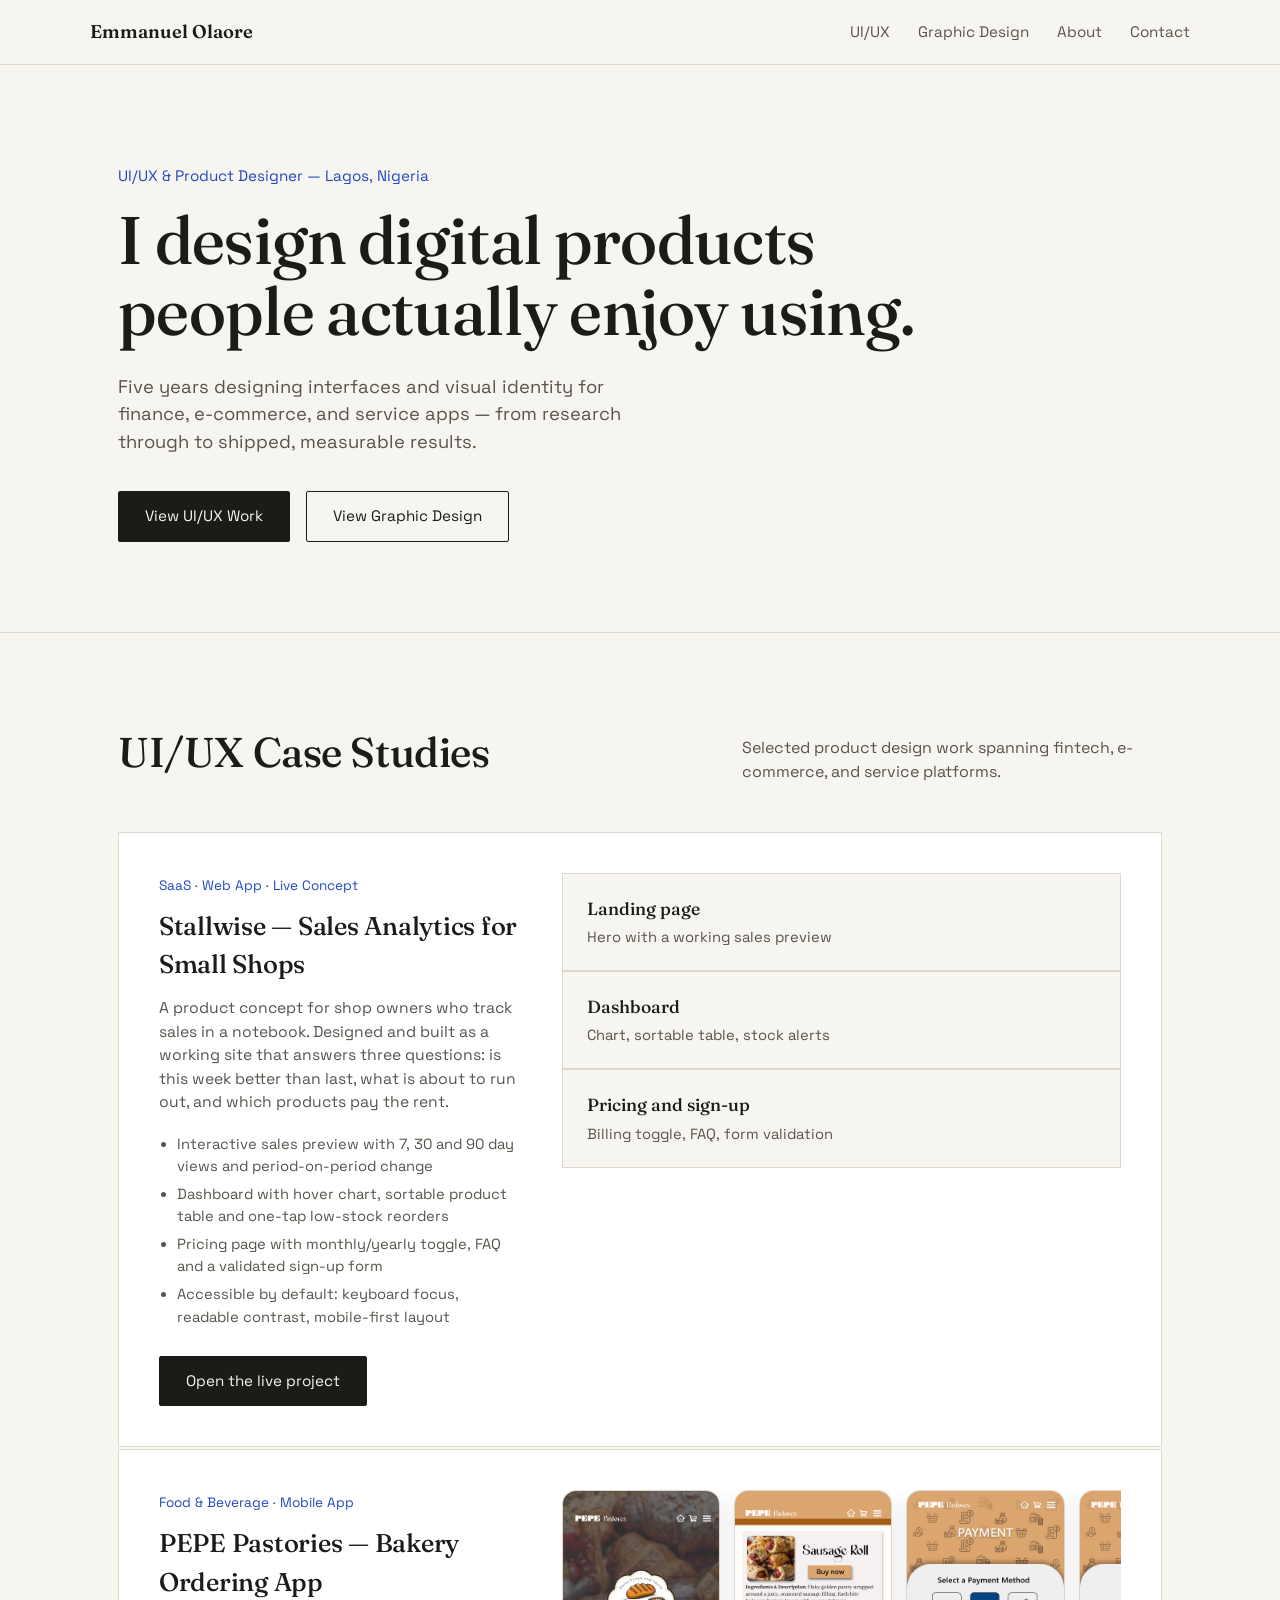
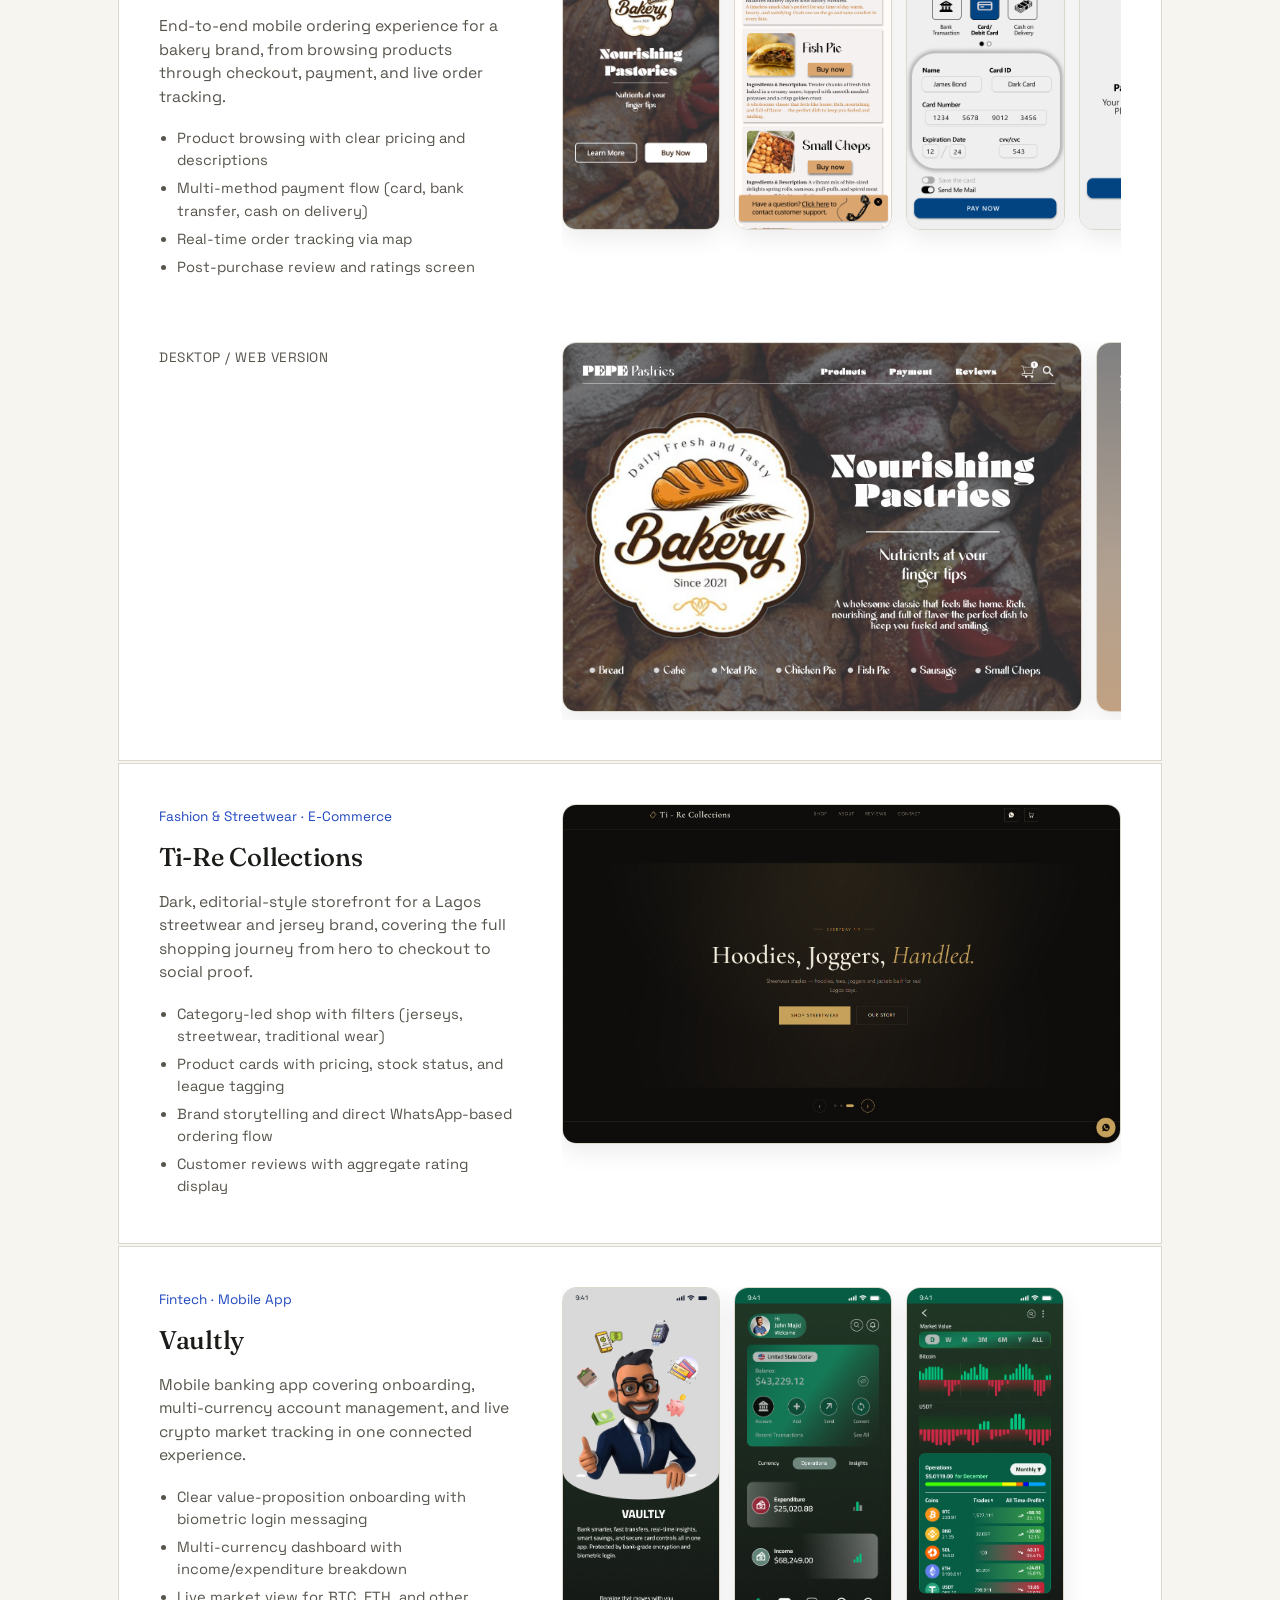
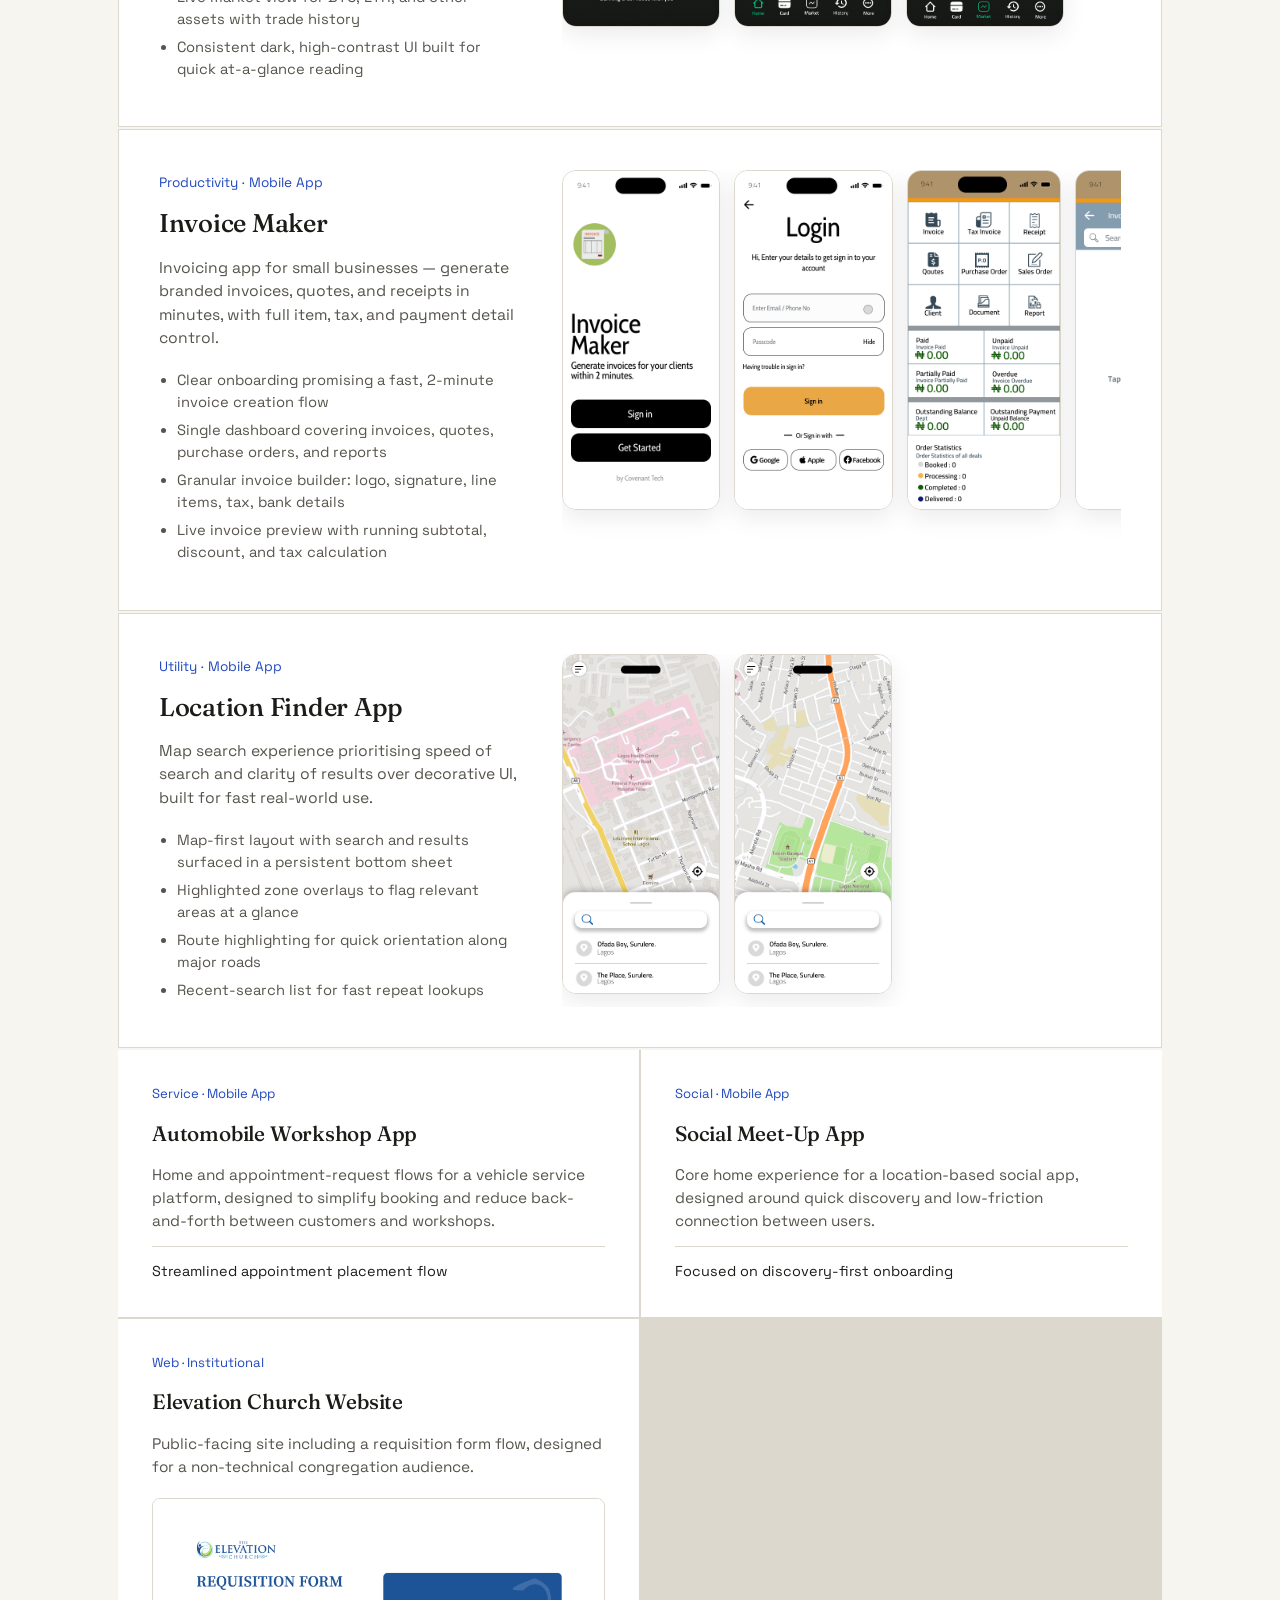
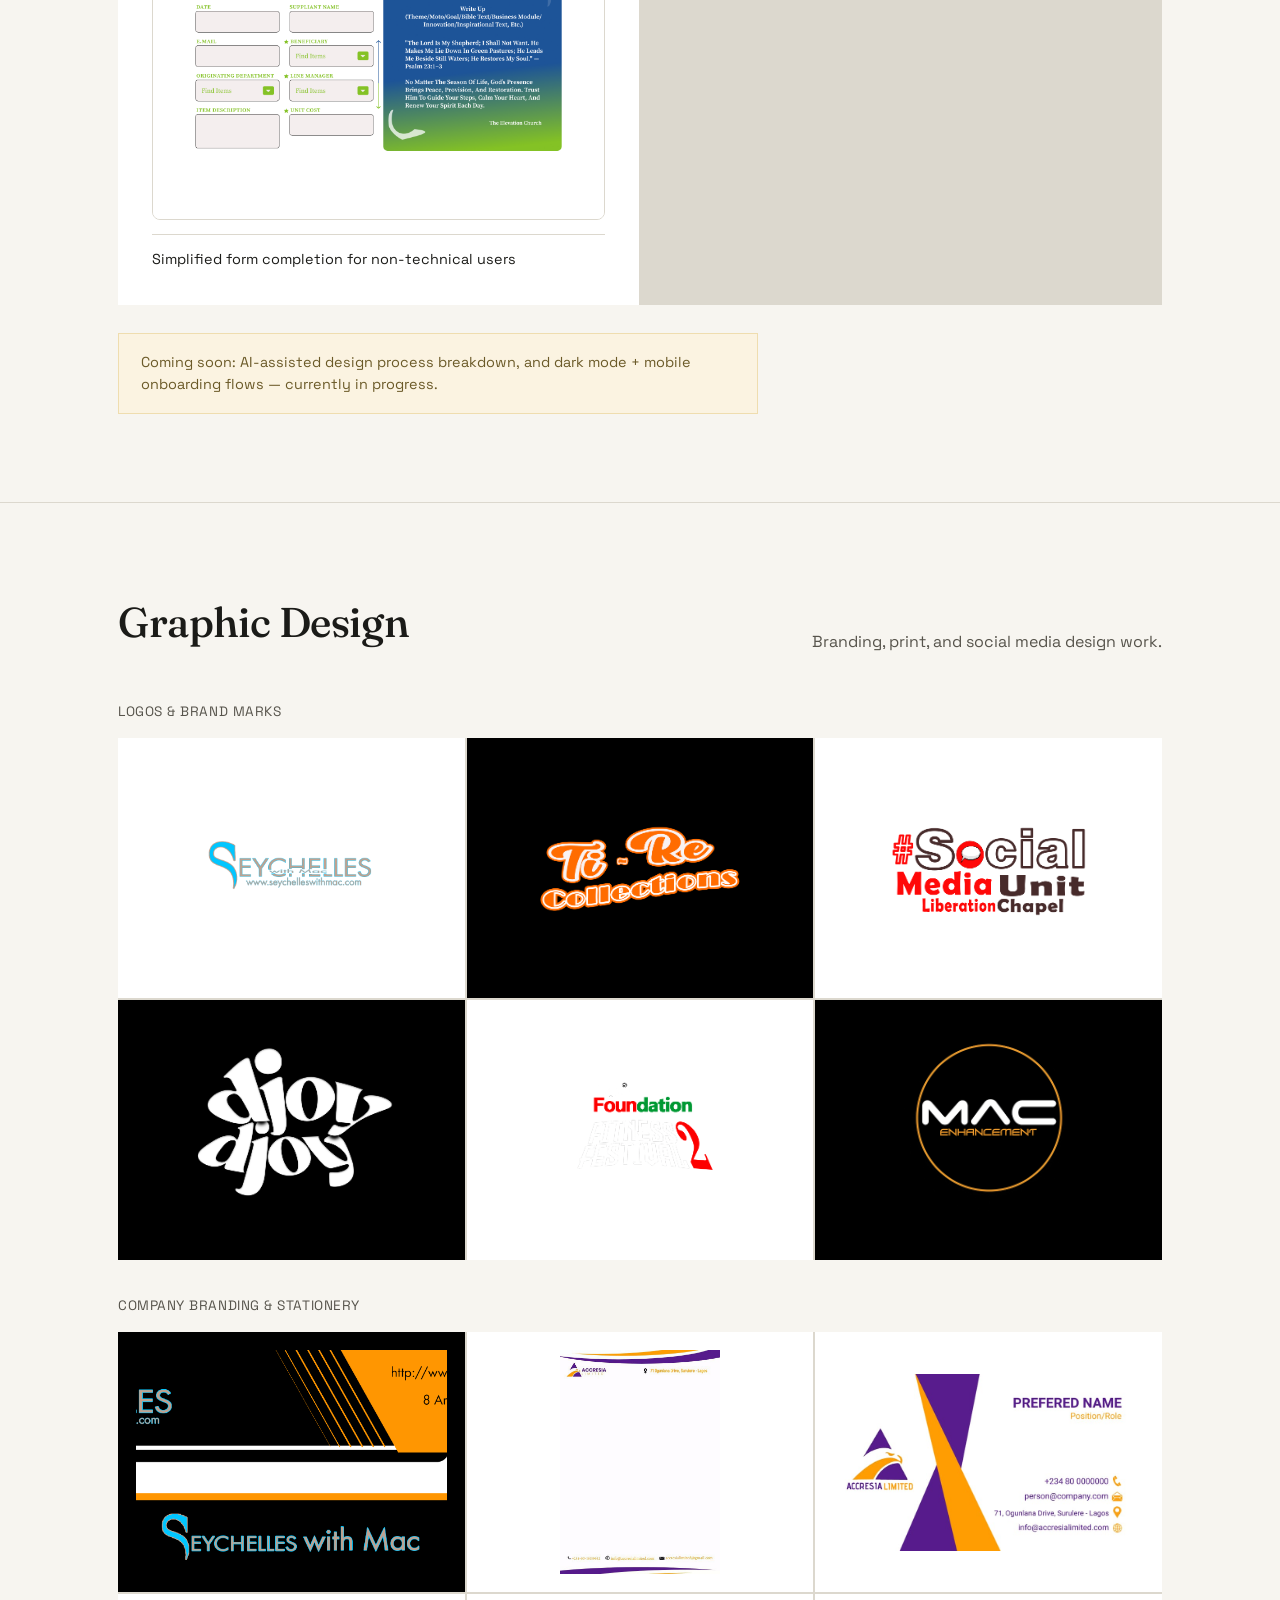
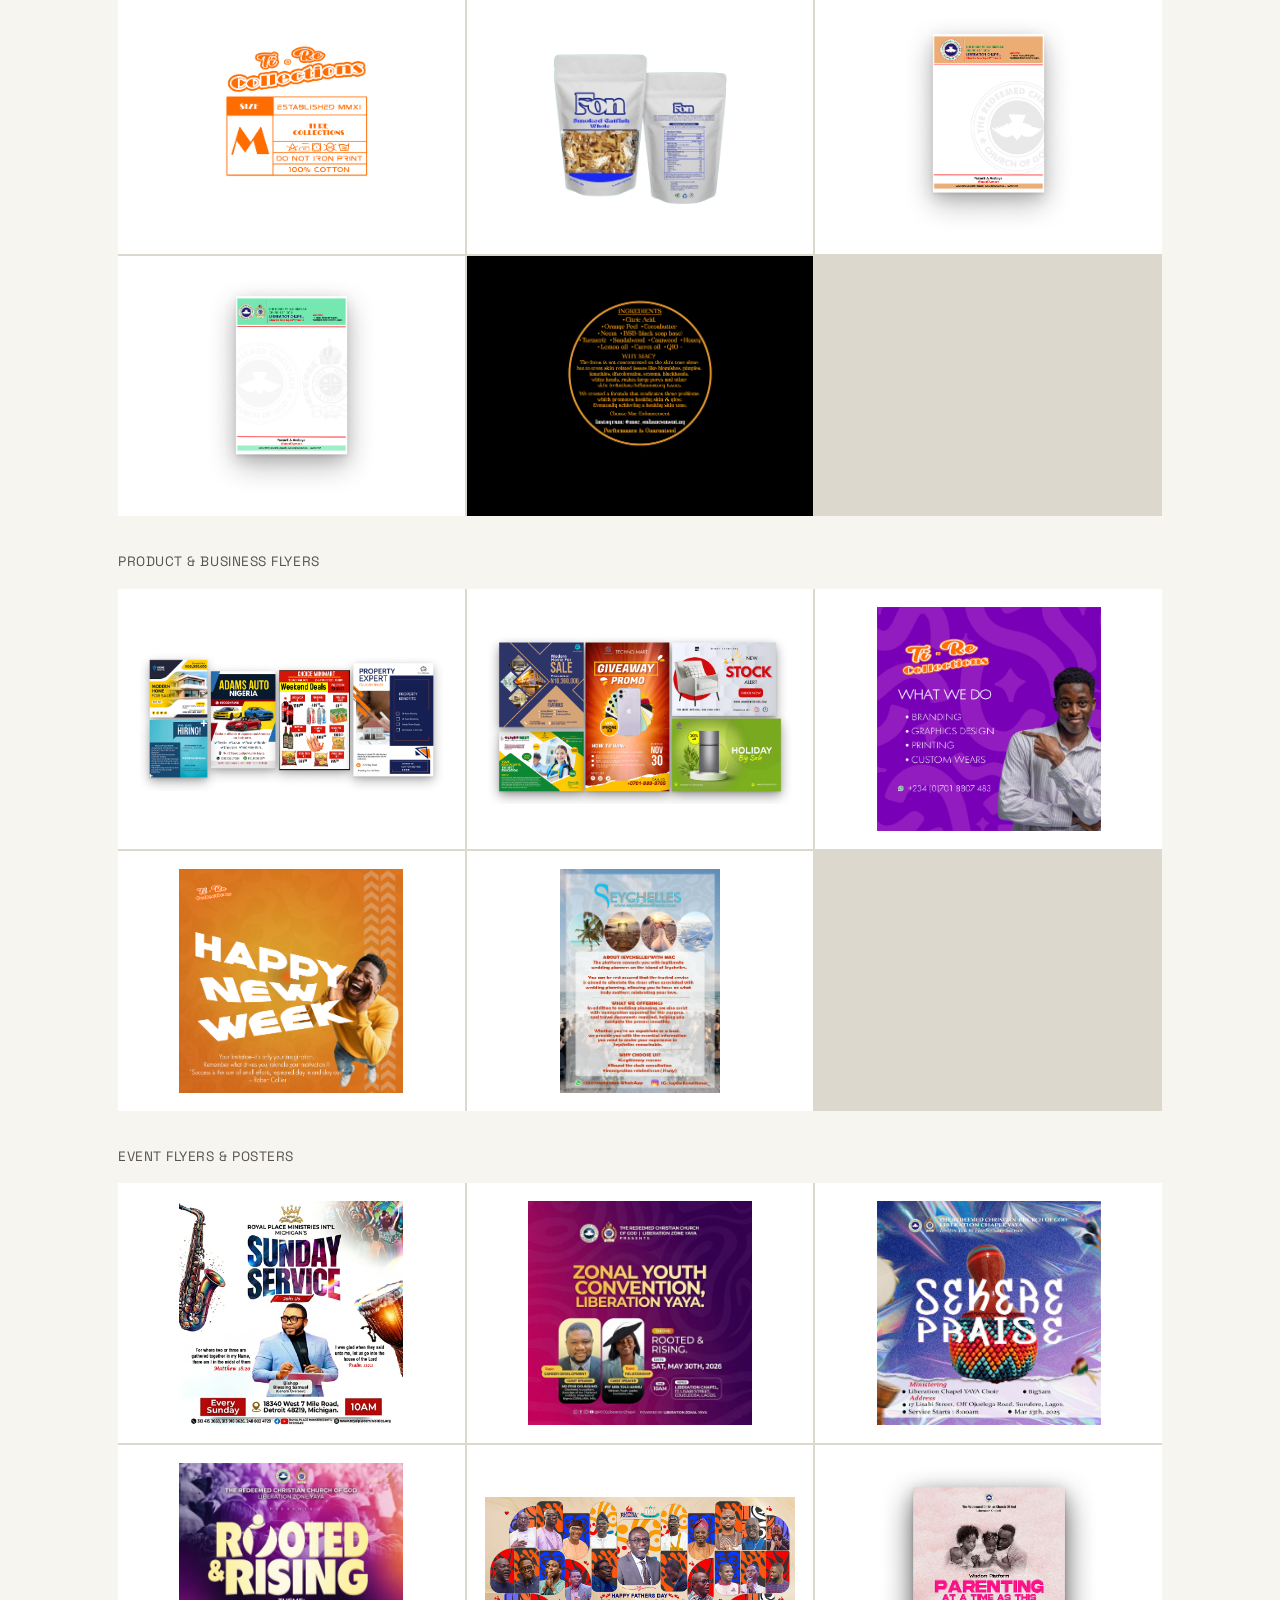
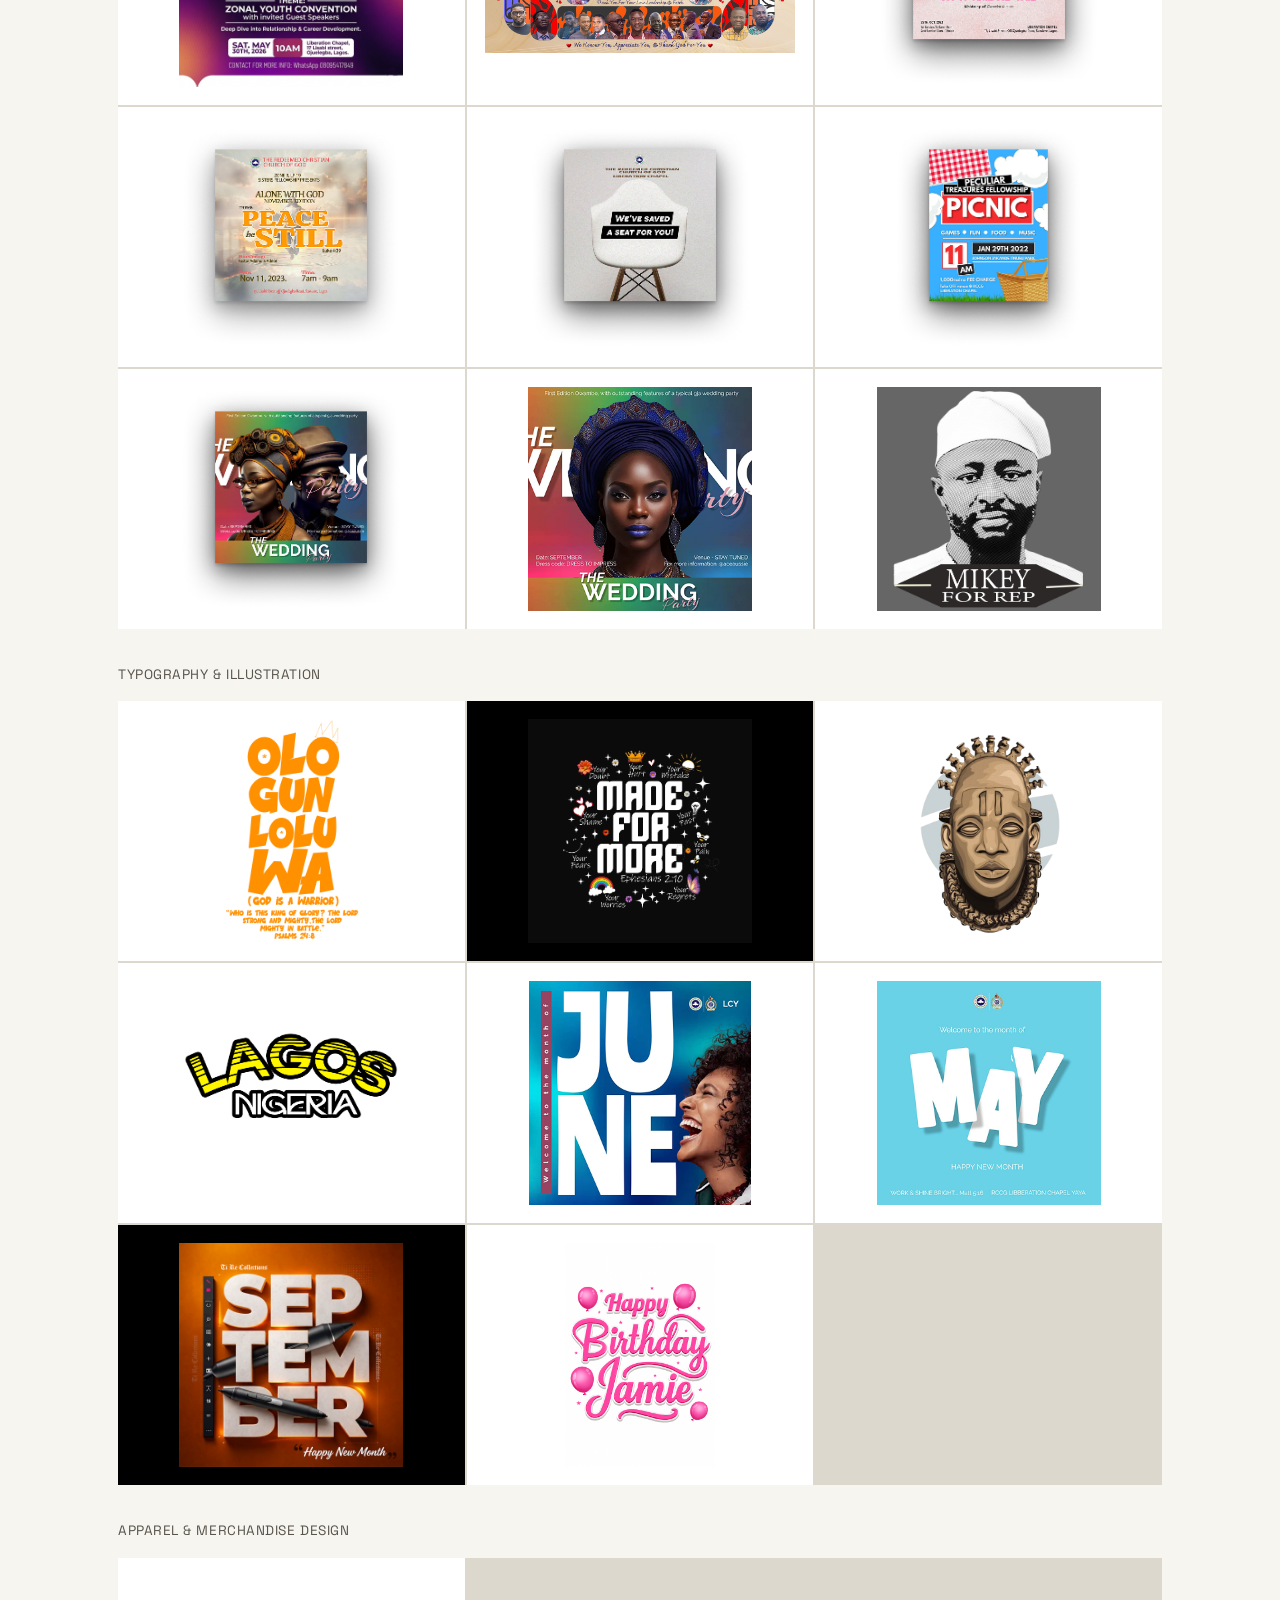
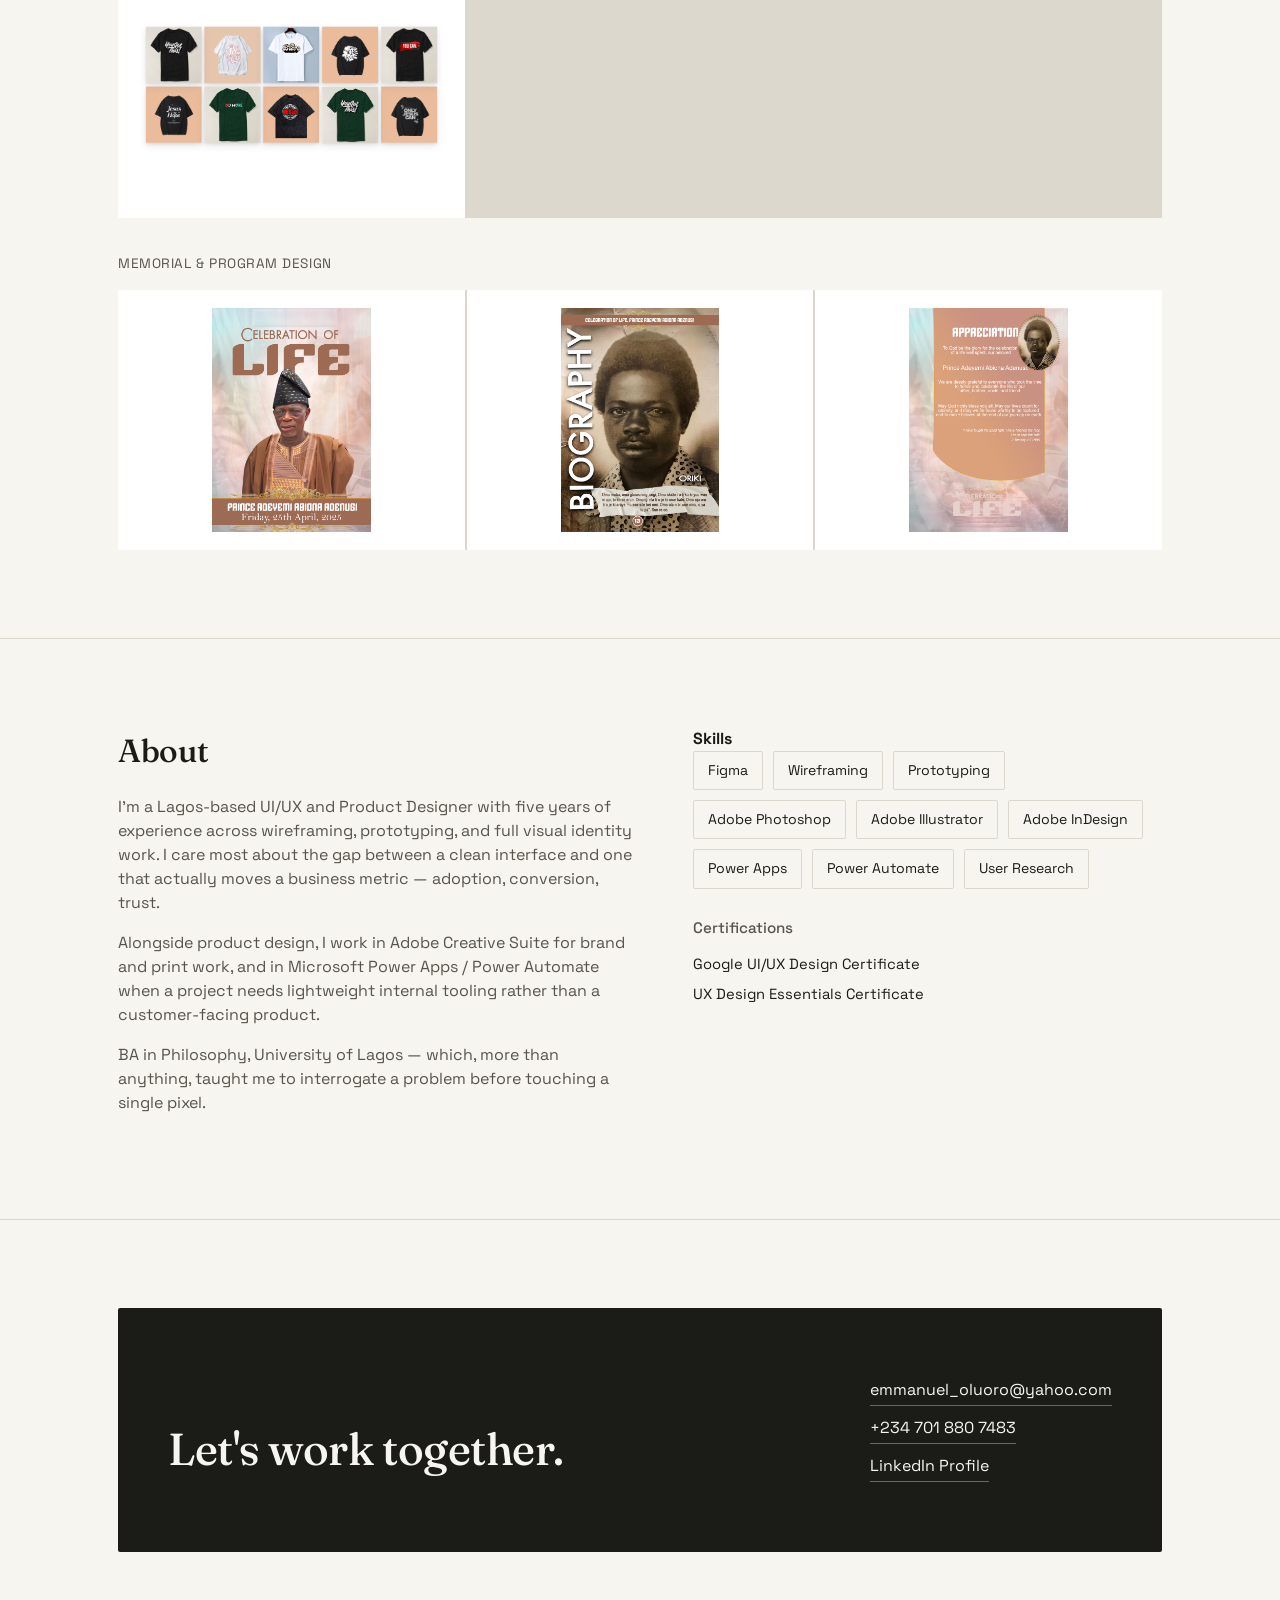
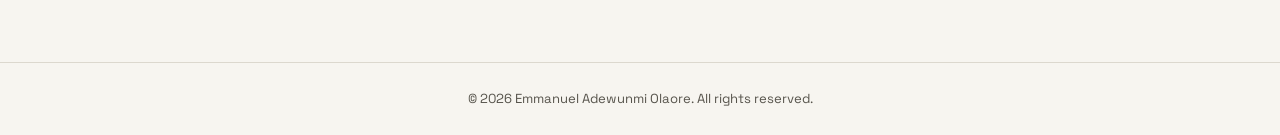
==== commit 544f5e27: "Add files via upload" ====
--- a/index.html
+++ b/index.html
@@ -149,6 +149,15 @@
     .screens img{height:260px;}
   }
 
+  /* Live project panel */
+  .live{display:flex; flex-direction:column; gap:2px; background:var(--line); border:1px solid var(--line); align-self:start;}
+  .live-link{background:var(--paper); padding:22px 24px; display:flex; flex-direction:column; gap:4px; transition:background .2s;}
+  .live-link:hover{background:#FBFAF7;}
+  .live-link b{font-family:'Fraunces', serif; font-weight:500; font-size:1.1rem;}
+  .live-link span{color:var(--ink-soft); font-size:0.92rem;}
+  .live-link:hover b{color:var(--cobalt);}
+  .featured .info .btn{margin-top:22px; color:var(--paper);}
+
   /* About */
   .about-grid{display:grid; grid-template-columns:1.1fr 1fr; gap:60px; align-items:start;}
   .about-grid p{color:var(--ink-soft); margin-bottom:16px; max-width:520px;}
@@ -223,6 +232,26 @@
     </div>
     <div class="featured">
       <div class="info">
+        <span class="tag">SaaS · Web App · Live Concept</span>
+        <h3>Stallwise — Sales Analytics for Small Shops</h3>
+        <p>A product concept for shop owners who track sales in a notebook. Designed and built as a working site that answers three questions: is this week better than last, what is about to run out, and which products pay the rent.</p>
+        <ul>
+          <li>Interactive sales preview with 7, 30 and 90 day views and period-on-period change</li>
+          <li>Dashboard with hover chart, sortable product table and one-tap low-stock reorders</li>
+          <li>Pricing page with monthly/yearly toggle, FAQ and a validated sign-up form</li>
+          <li>Accessible by default: keyboard focus, readable contrast, mobile-first layout</li>
+        </ul>
+        <a class="btn primary" href="stallwise/index.html">Open the live project</a>
+      </div>
+      <div class="live">
+        <a class="live-link" href="stallwise/index.html"><b>Landing page</b><span>Hero with a working sales preview</span></a>
+        <a class="live-link" href="stallwise/dashboard.html"><b>Dashboard</b><span>Chart, sortable table, stock alerts</span></a>
+        <a class="live-link" href="stallwise/pricing.html"><b>Pricing and sign-up</b><span>Billing toggle, FAQ, form validation</span></a>
+      </div>
+    </div>
+
+    <div class="featured">
+      <div class="info">
         <span class="tag">Food &amp; Beverage · Mobile App</span>
         <h3>PEPE Pastories — Bakery Ordering App</h3>
         <p>End-to-end mobile ordering experience for a bakery brand, from browsing products through checkout, payment, and live order tracking.</p>
@@ -349,7 +378,7 @@
         <div class="stat">Simplified form completion for non-technical users</div>
       </div>
     </div>
-    <div class="note">Coming soon: SaaS dashboard case study, AI-assisted design process breakdown, and dark mode + mobile onboarding flows — currently in progress.</div>
+    <div class="note">Coming soon: AI-assisted design process breakdown, and dark mode + mobile onboarding flows — currently in progress.</div>
   </div>
 </section>
 
